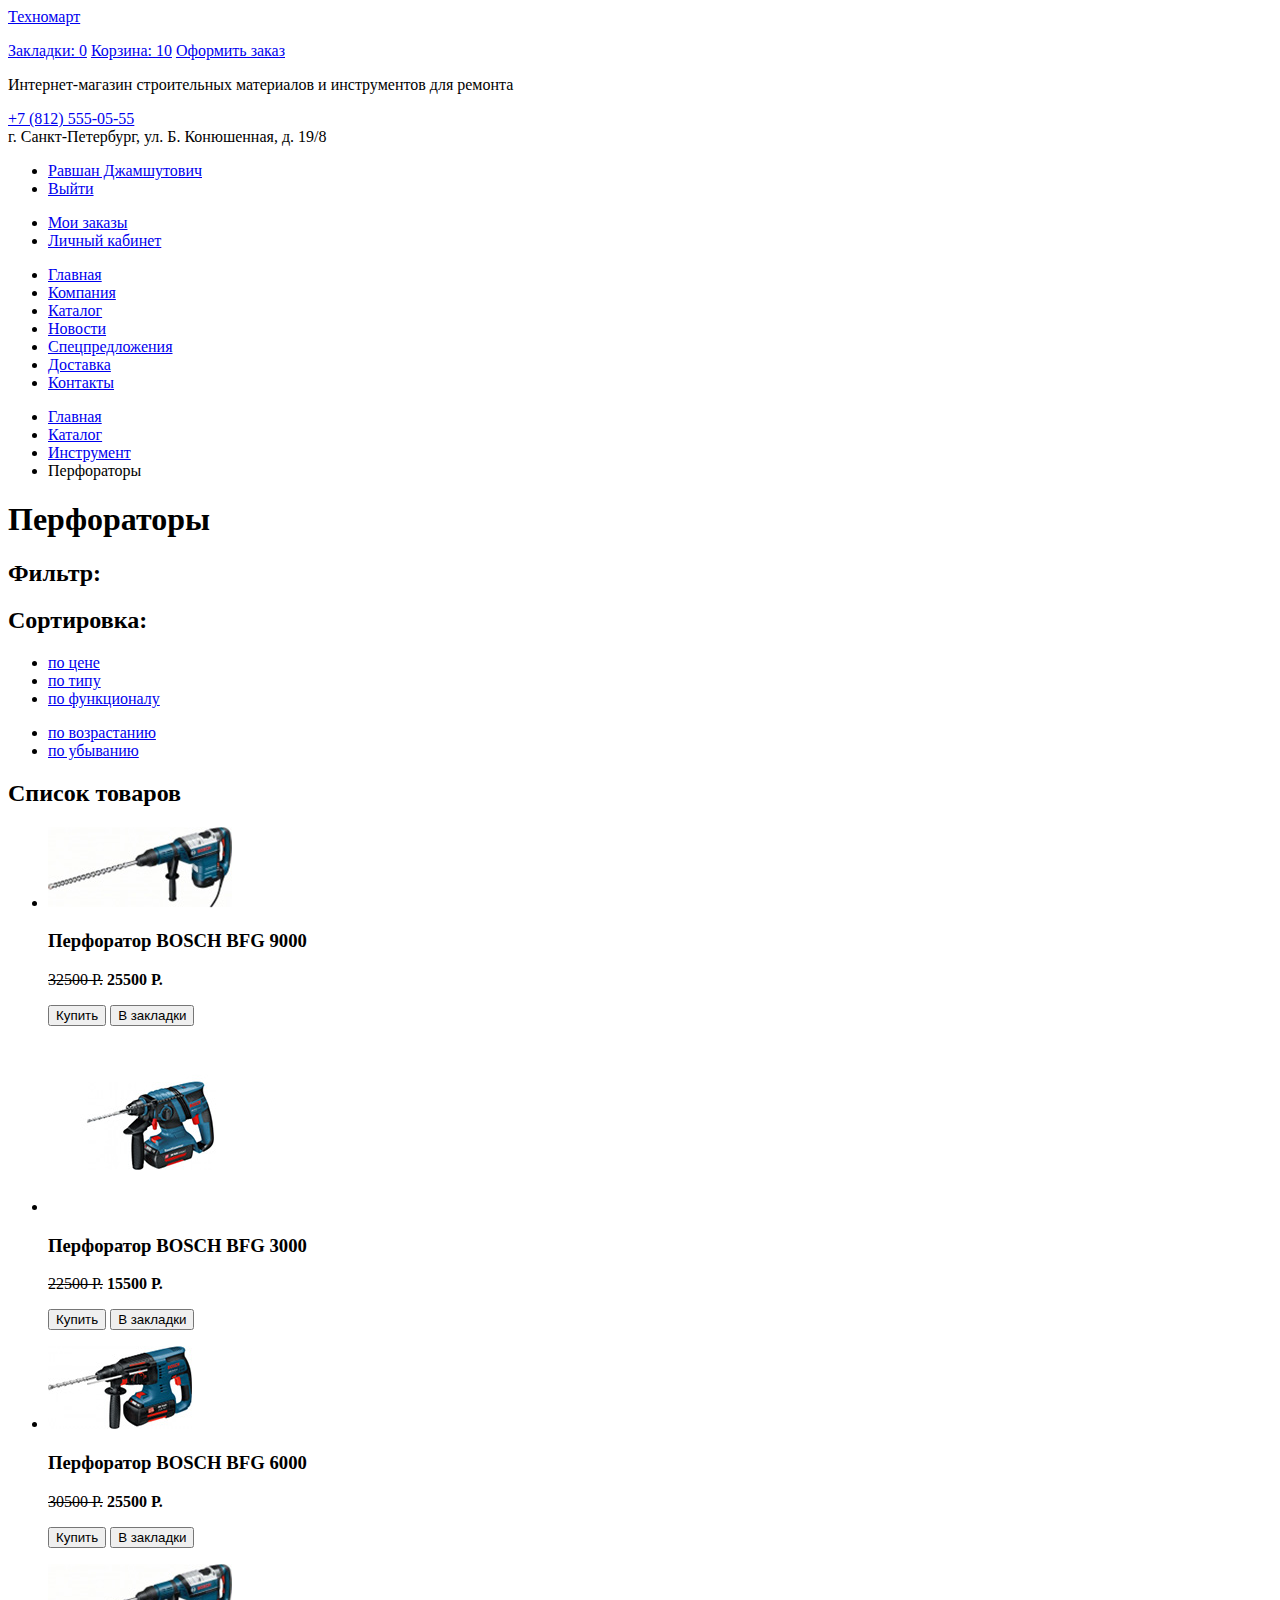
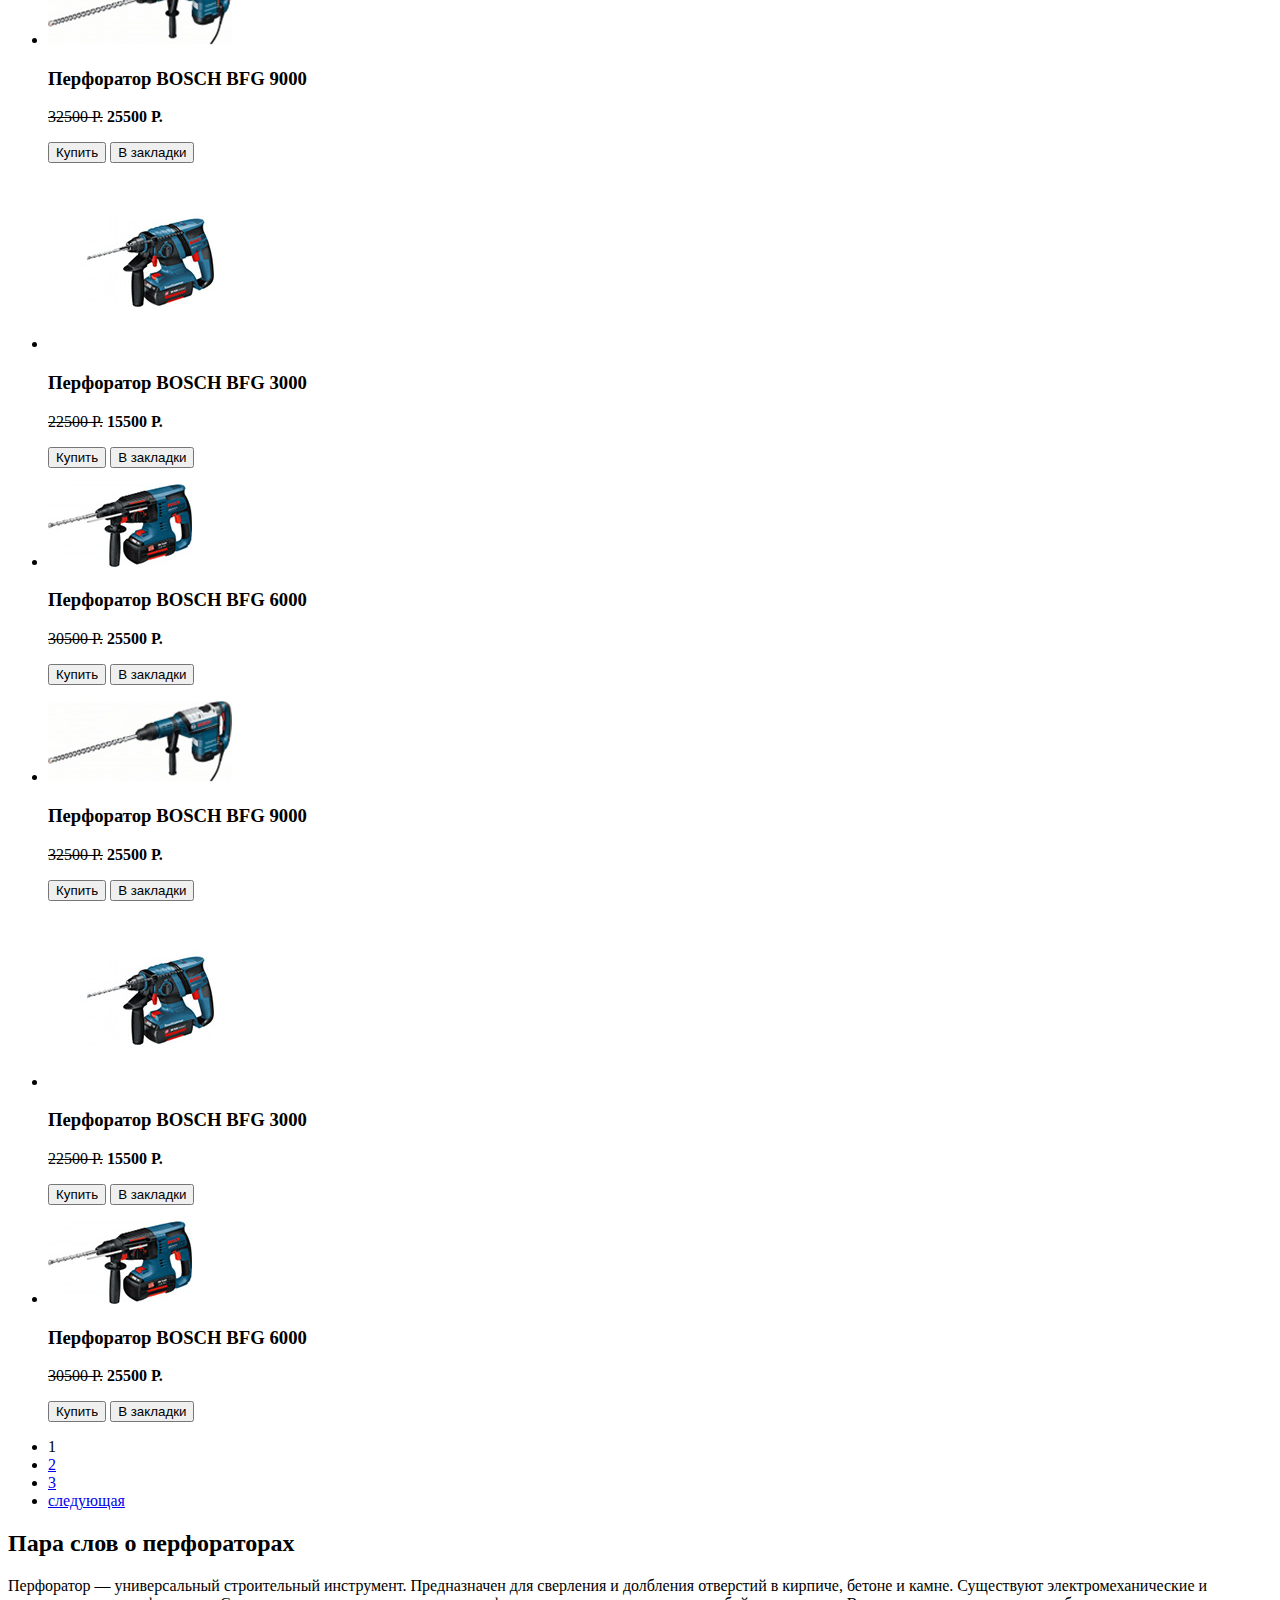
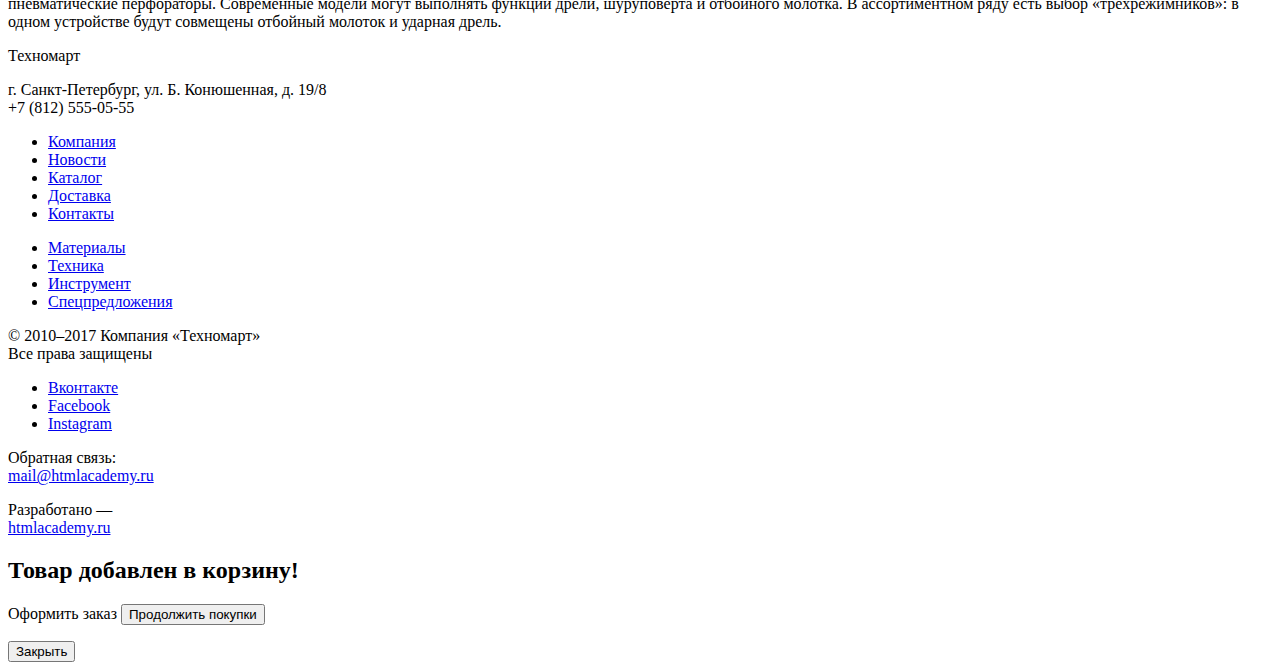
==== catalog.html @ ba7f9e68 "Add content images to markup" ====
<!DOCTYPE html>
<html lang="ru">
  <head>
    <meta charset="utf-8">
    <title>Техномарт</title>
  </head>
  <body>

    <header class="main-header">
      <a class="main-header-logo" href="index.html">Техномарт</a>
      <p class="search-box">
        <!-- Строка поиска -->
      </p>
      <a class="bookmark-link" href="#">Закладки: <span class="bookmark-count">0</span></a>
      <a class="cart-link cart-full" href="#">Корзина: <span class="cart-count">10</span></a>
      <a class="order-link" href="#">Оформить заказ</a>
      <p class="site-description">Интернет-магазин строительных материалов и инструментов для ремонта</p>
      <p class="header-contacts">
        <a class="phone-call" href="tel:+7-812-555-05-55">+7 (812) 555-05-55</a><br>
        г. Санкт-Петербург, ул. Б. Конюшенная, д. 19/8
      </p>
      <div class="user-navigation">
        <ul class="login-menu">
          <li><a href="#">Равшан Джамшутович</a></li>
          <li><a href="#">Выйти</a></li>
        </ul>
        <ul class="account-menu">
          <li><a href="#">Мои заказы</a></li>
          <li><a href="#">Личный кабинет</a></li>
        </ul>
      </div>

      <nav class="main-navigation">
        <ul class="site-navigation">
          <li><a href="index.html">Главная</a></li>
          <li><a href="#">Компания</a></li>
          <li class="current-menu-item"><a href="#">Каталог</a></li>
          <li><a href="#">Новости</a></li>
          <li><a href="#">Спецпредложения</a></li>
          <li><a href="#">Доставка</a></li>
          <li><a href="#">Контакты</a></li>
        </ul>
      </nav>
    </header>

    <main class="container">
      <ul class="breadcrumbs">
        <li><a href="index.html">Главная</a></li>
        <li><a href="catalog.html">Каталог</a></li>
        <li><a href="#">Инструмент</a></li>
        <li class="breadcrumbs-current">Перфораторы</li>
      </ul>

      <h1 class="visually-hidden">Перфораторы</h1>

      <section class="filters">
        <h2>Фильтр:</h2>
        <!-- Форма фильтрации -->
      </section>
      <section class="sort">
        <h2>Сортировка:</h2>
        <ul class="sort-type">
          <li><a href="#">по цене</a></li>
          <li><a href="#">по типу</a></li>
          <li><a href="#">по функционалу</a></li>
        </ul>
        <ul class="sort-direction">
          <li><a href="#">по возрастанию</a></li>
          <li><a href="#">по убыванию</a></li>
        </ul>
      </section>
      <section class="catalog">
        <h2 class="visually-hidden">Список товаров</h2>
        <ul class="catalog-list">
          <li class="catalog-item">
            <p class="product-image">
              <img src="img/product-1.jpg" width="184" height="81" alt="Перфоратор BOSCH BFG 9000">
            </p>
            <h3>Перфоратор BOSCH BFG 9000</h3>
            <p class="product-price">
              <del>32500 Р.</del>
              <b>25500 Р.</b>
            </p>
            <p class="product-actions">
              <button class="product-button product-button-buy" type="button">Купить</button>
              <button class="product-button product-button-bookmark" type="button">В закладки</button>
            </p>
          </li>
          <li class="catalog-item">
            <p class="product-image">
              <img src="img/product-2.jpg" width="218" height="170" alt="Перфоратор BOSCH BFG 3000">
            </p>
            <h3>Перфоратор BOSCH BFG 3000</h3>
            <p class="product-price">
              <del>22500 Р.</del>
              <b>15500 Р.</b>
            </p>
            <p class="product-actions">
              <button class="product-button product-button-buy" type="button">Купить</button>
              <button class="product-button product-button-bookmark" type="button">В закладки</button>
            </p>
          </li>
          <li class="catalog-item label-new">
            <p class="product-image">
              <img src="img/product-3.jpg" width="144" height="83" alt="Перфоратор BOSCH BFG 6000">
            </p>
            <h3>Перфоратор BOSCH BFG 6000</h3>
            <p class="product-price">
              <del>30500 Р.</del>
              <b>25500 Р.</b>
            </p>
            <p class="product-actions">
              <button class="product-button product-button-buy" type="button">Купить</button>
              <button class="product-button product-button-bookmark" type="button">В закладки</button>
            </p>
          </li>
          <li class="catalog-item">
            <p class="product-image">
              <img src="img/product-1.jpg" width="184" height="81" alt="Перфоратор BOSCH BFG 9000">
            </p>
            <h3>Перфоратор BOSCH BFG 9000</h3>
            <p class="product-price">
              <del>32500 Р.</del>
              <b>25500 Р.</b>
            </p>
            <p class="product-actions">
              <button class="product-button product-button-buy" type="button">Купить</button>
              <button class="product-button product-button-bookmark" type="button">В закладки</button>
            </p>
          </li>
          <li class="catalog-item label-new">
            <p class="product-image">
              <img src="img/product-2.jpg" width="218" height="170" alt="Перфоратор BOSCH BFG 3000">
            </p>
            <h3>Перфоратор BOSCH BFG 3000</h3>
            <p class="product-price">
              <del>22500 Р.</del>
              <b>15500 Р.</b>
            </p>
            <p class="product-actions">
              <button class="product-button product-button-buy" type="button">Купить</button>
              <button class="product-button product-button-bookmark" type="button">В закладки</button>
            </p>
          </li>
          <li class="catalog-item">
            <p class="product-image">
              <img src="img/product-3.jpg" width="144" height="83" alt="Перфоратор BOSCH BFG 6000">
            </p>
            <h3>Перфоратор BOSCH BFG 6000</h3>
            <p class="product-price">
              <del>30500 Р.</del>
              <b>25500 Р.</b>
            </p>
            <p class="product-actions">
              <button class="product-button product-button-buy" type="button">Купить</button>
              <button class="product-button product-button-bookmark" type="button">В закладки</button>
            </p>
          </li>
          <li class="catalog-item label-new">
            <p class="product-image">
              <img src="img/product-1.jpg" width="184" height="81" alt="Перфоратор BOSCH BFG 9000">
            </p>
            <h3>Перфоратор BOSCH BFG 9000</h3>
            <p class="product-price">
              <del>32500 Р.</del>
              <b>25500 Р.</b>
            </p>
            <p class="product-actions">
              <button class="product-button product-button-buy" type="button">Купить</button>
              <button class="product-button product-button-bookmark" type="button">В закладки</button>
            </p>
          </li>
          <li class="catalog-item">
            <p class="product-image">
              <img src="img/product-2.jpg" width="218" height="170" alt="Перфоратор BOSCH BFG 3000">
            </p>
            <h3>Перфоратор BOSCH BFG 3000</h3>
            <p class="product-price">
              <del>22500 Р.</del>
              <b>15500 Р.</b>
            </p>
            <p class="product-actions">
              <button class="product-button product-button-buy" type="button">Купить</button>
              <button class="product-button product-button-bookmark" type="button">В закладки</button>
            </p>
          </li>
          <li class="catalog-item">
            <p class="product-image">
              <img src="img/product-3.jpg" width="144" height="83" alt="Перфоратор BOSCH BFG 6000">
            </p>
            <h3>Перфоратор BOSCH BFG 6000</h3>
            <p class="product-price">
              <del>30500 Р.</del>
              <b>25500 Р.</b>
            </p>
            <p class="product-actions">
              <button class="product-button product-button-buy" type="button">Купить</button>
              <button class="product-button product-button-bookmark" type="button">В закладки</button>
            </p>
          </li>
        </ul>
        <ul class="pagination-list">
          <li class="pagination-item pagination-item-current"><a>1</a></li>
          <li class="pagination-item"><a href="#">2</a></li>
          <li class="pagination-item"><a href="#">3</a></li>
          <li class="pagination-item"><a href="#">следующая</a></li>
        </ul>
      </section>
      <section class="catalog-category">
        <h2>Пара слов о перфораторах</h2>
        <p>
          Перфоратор — универсальный строительный инструмент. Предназначен для сверления и долбления отверстий в кирпиче, бетоне и камне.
          Существуют электромеханические и пневматические перфораторы. Современные модели могут выполнять функции дрели, шуруповерта и отбойного молотка. В ассортиментном ряду есть выбор «трехрежимников»: в одном устройстве будут совмещены отбойный молоток и ударная дрель.
        </p>
      </section>

    </main>

    <footer class="main-footer">
      <a class="main-footer-logo">Техномарт</a>
      <p class="footer-contacts">
        г. Санкт-Петербург, ул. Б. Конюшенная, д. 19/8<br>
        +7 (812) 555-05-55
      </p>
      <ul class="footer-site-links">
        <li><a href="#">Компания</a></li>
        <li><a href="#">Новости</a></li>
        <li><a href="catalog.html">Каталог</a></li>
        <li><a href="#">Доставка</a></li>
        <li><a href="#">Контакты</a></li>
      </ul>
      <ul class="footer-promo-links">
        <li><a href="#">Материалы</a></li>
        <li><a href="#">Техника</a></li>
        <li><a href="#">Инструмент</a></li>
        <li><a href="#">Спецпредложения</a></li>
      </ul>
      <p class="footer-copyright">
        © 2010–2017 Компания «Техномарт»<br>
        Все права защищены
      </p>
      <ul class="footer-social">
        <li><a class="social-button" href="#">Вконтакте</a></li>
        <li><a class="social-button" href="#">Facebook</a></li>
        <li><a class="social-button" href="#">Instagram</a></li>
      </ul>
      <p class="footer-feedback">
        Обратная связь:<br>
        <a href="mailto:mail@htmlacademy.ru">mail@htmlacademy.ru</a>
      </p>
      <p class="developed">
        Разработано — <br>
        <a href="#">htmlacademy.ru</a>
      </p>
    </footer>

    <section class="modal modal-cart-add">
      <h2>Товар добавлен в корзину!</h2>
      <p class="modal-cart-buttons">
        <a class="button order-button">Оформить заказ</a>
        <button class="button continue-shop-button" type="button">Продолжить покупки</button>
      </p>
      <button class="modal-close" type="button">Закрыть</button>
    </section>

  </body>
</html>
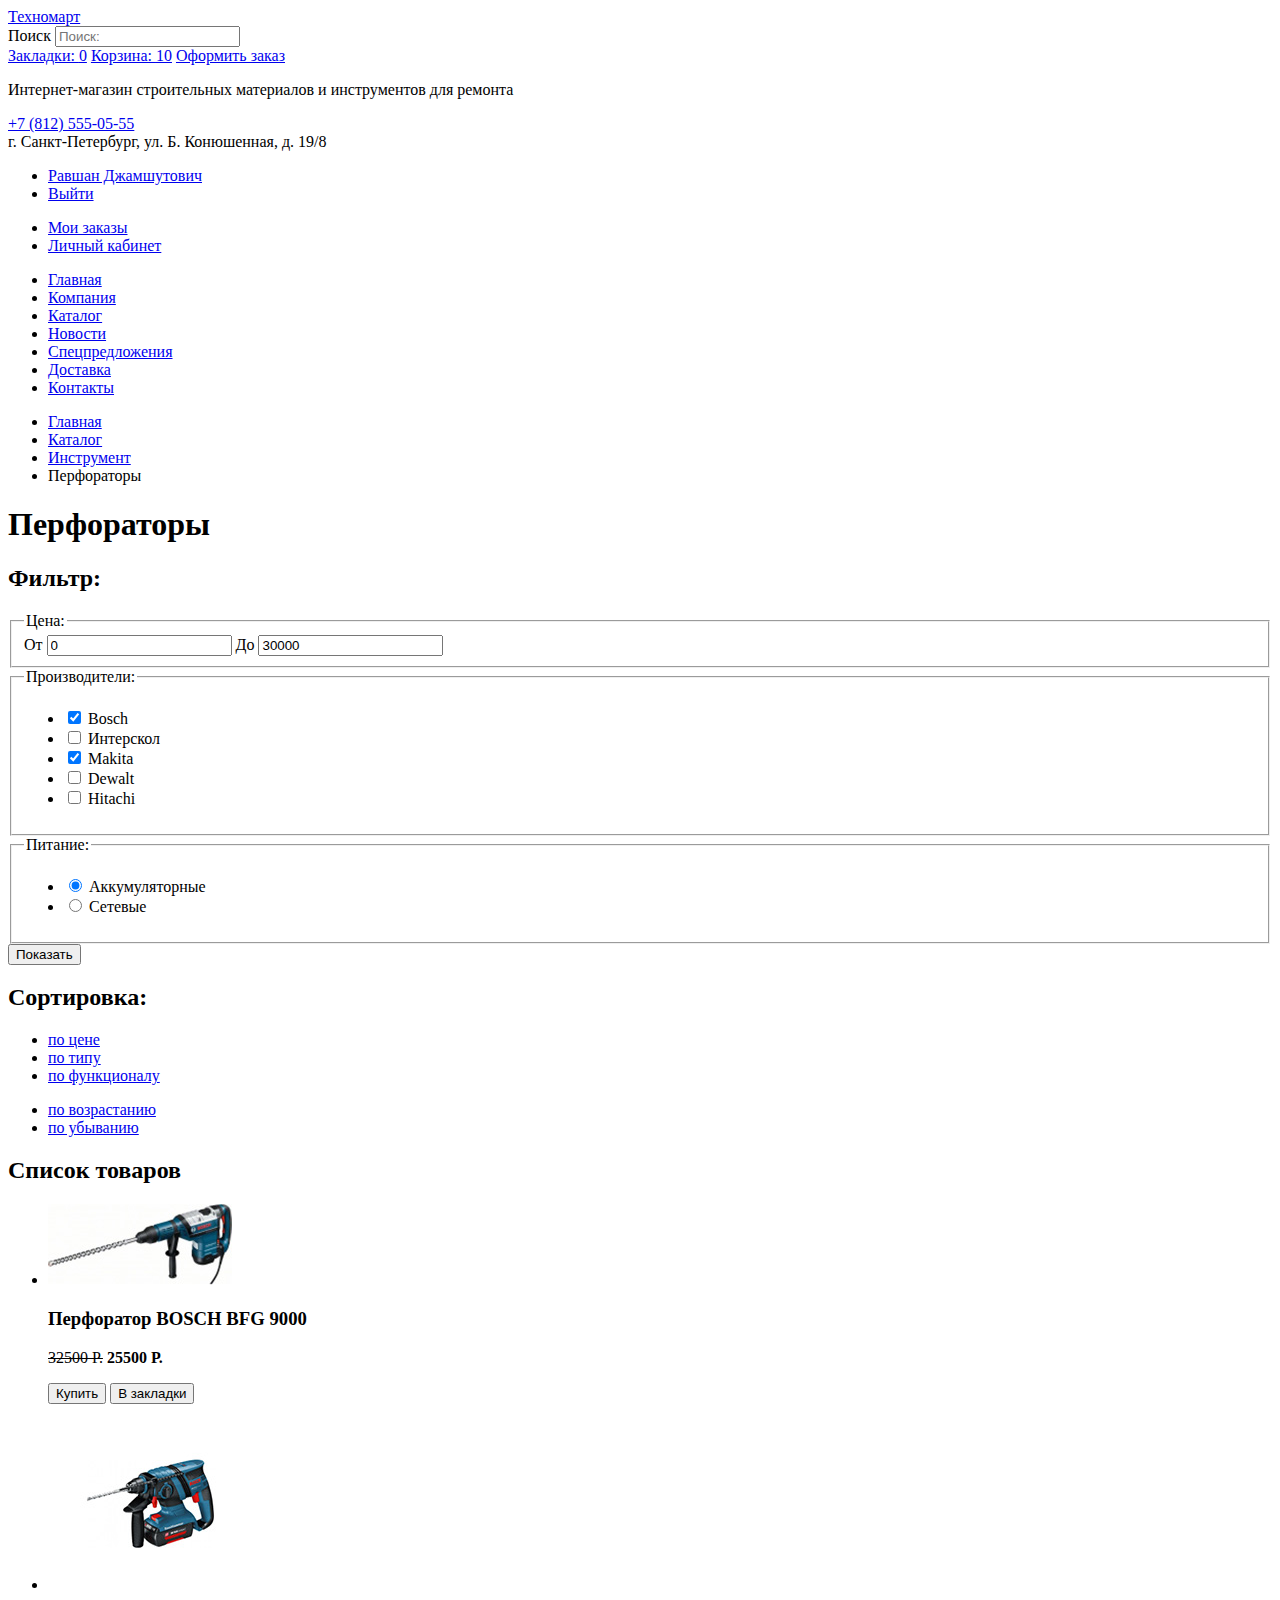
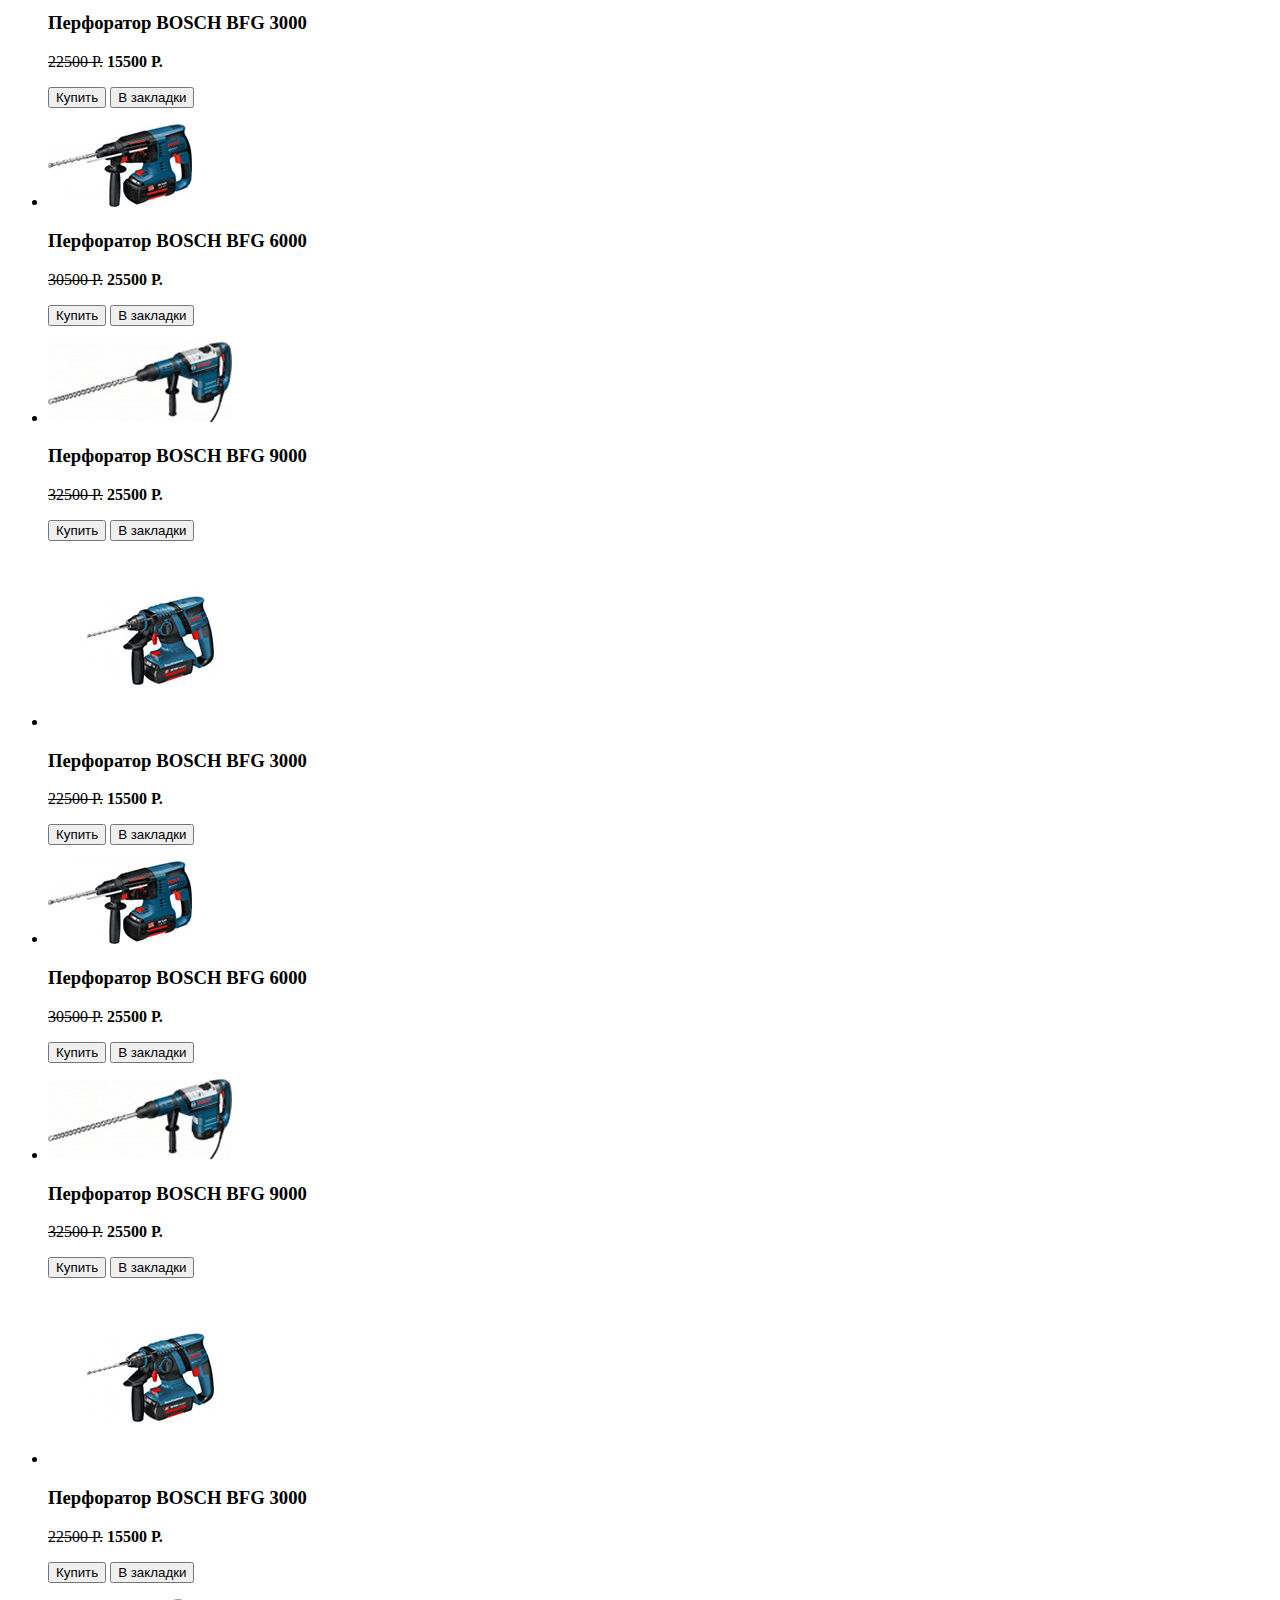
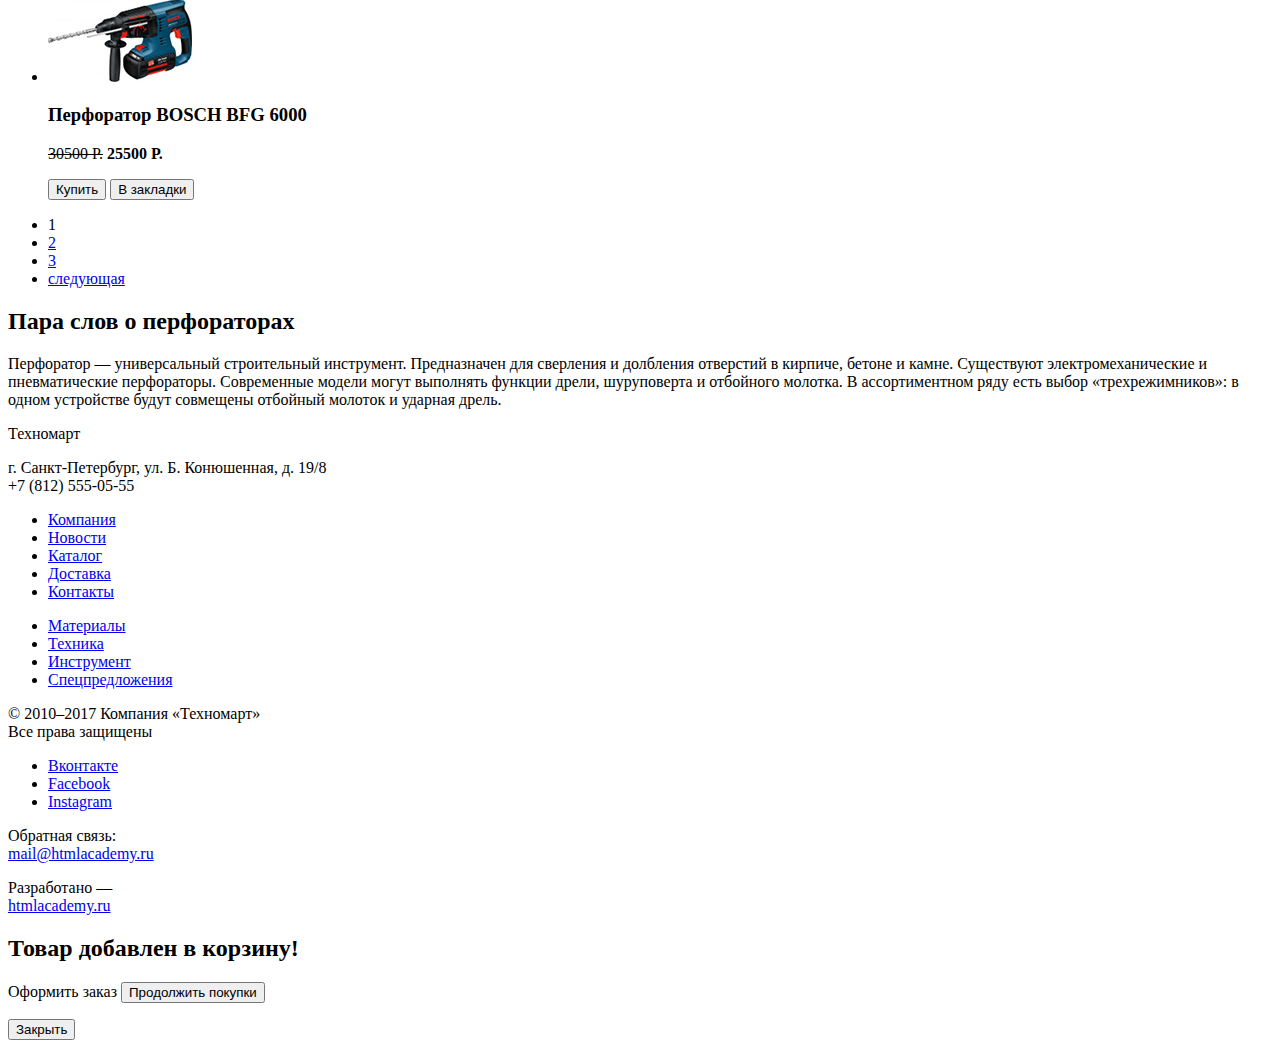
==== commit 75899834: "Add markup for forms" ====
--- a/catalog.html
+++ b/catalog.html
@@ -8,9 +8,12 @@
 
     <header class="main-header">
       <a class="main-header-logo" href="index.html">Техномарт</a>
-      <p class="search-box">
-        <!-- Строка поиска -->
-      </p>
+      <div class="search-box">
+        <form class="search-form" action="https://echo.htmlacademy.ru" method="get">
+          <label class="visually-hidden" for="search-form-q">Поиск</label>
+          <input class="search-input" id="search-form-q" type="search" name="q" placeholder="Поиск:">
+        </form>
+      </div>
       <a class="bookmark-link" href="#">Закладки: <span class="bookmark-count">0</span></a>
       <a class="cart-link cart-full" href="#">Корзина: <span class="cart-count">10</span></a>
       <a class="order-link" href="#">Оформить заказ</a>
@@ -55,7 +58,61 @@
 
       <section class="filters">
         <h2>Фильтр:</h2>
-        <!-- Форма фильтрации -->
+        <form class="filters-form" method="get" action="https://echo.htmlacademy.ru">
+          <fieldset>
+            <legend>Цена:</legend>
+            <div class="filter-range-slider">
+              <span class="filter-range-slider-handle-min"></span>
+              <span class="filter-range-slider-handle-max"></span>
+              <div class="filter-range-slider-bar">
+                <div class="filter-range-slider-fill"></div>
+              </div>
+            </div>
+            <label class="visually-hidden" for="filters-form-price-min">От</label>
+            <input class="filter-input filter-input-range" id="filters-form-price-min" name="price-min" type="text" value="0">
+            <label class="visually-hidden" for="filters-form-price-max">До</label>
+            <input class="filter-input filter-input-range" id="filters-form-price-max" name="price-max" type="text" value="30000">
+          </fieldset>
+          <fieldset>
+            <legend>Производители:</legend>
+            <ul>
+              <li class="filter-option">
+                <input class="filter-input filter-input-checkbox" id="filters-form-brand-bosch" name="brand" type="checkbox" value="bosch" checked>
+                <label for="filters-form-brand-bosch">Bosch</label>
+              </li>
+              <li class="filter-option">
+                <input class="filter-input filter-input-checkbox" id="filters-form-brand-interskol" name="brand" type="checkbox" value="interskol">
+                <label for="filters-form-brand-interskol">Интерскол</label>
+              </li>
+              <li class="filter-option">
+                <input class="filter-input filter-input-checkbox" id="filters-form-brand-makita" name="brand" type="checkbox" value="makita" checked>
+                <label for="filters-form-brand-makita">Makita</label>
+              </li>
+              <li class="filter-option">
+                <input class="filter-input filter-input-checkbox" id="filters-form-brand-dewalt" name="brand" type="checkbox" value="dewalt">
+                <label for="filters-form-brand-dewalt">Dewalt</label>
+              </li>
+              <li class="filter-option">
+                <input class="filter-input filter-input-checkbox" id="filters-form-brand-hitachi" name="brand" type="checkbox" value="hitachi">
+                <label for="filters-form-brand-hitachi">Hitachi</label>
+              </li>
+            </ul>
+          </fieldset>
+          <fieldset>
+            <legend>Питание:</legend>
+            <ul>
+              <li class="filter-option">
+                <input class="filter-input filter-input-radio" id="filters-form-power-supply-battery" name="power-supply" type="radio" value="battery" checked>
+                <label for="filters-form-power-supply-battery">Аккумуляторные</label>
+              </li>
+              <li class="filter-option">
+                <input class="filter-input filter-input-radio" id="filters-form-power-supply-circuit" name="power-supply" type="radio" value="circuit">
+                <label for="filters-form-power-supply-circuit">Сетевые</label>
+              </li>
+            </ul>
+          </fieldset>
+          <button class="filter-button button" type="submit">Показать</button>
+        </form>
       </section>
       <section class="sort">
         <h2>Сортировка:</h2>
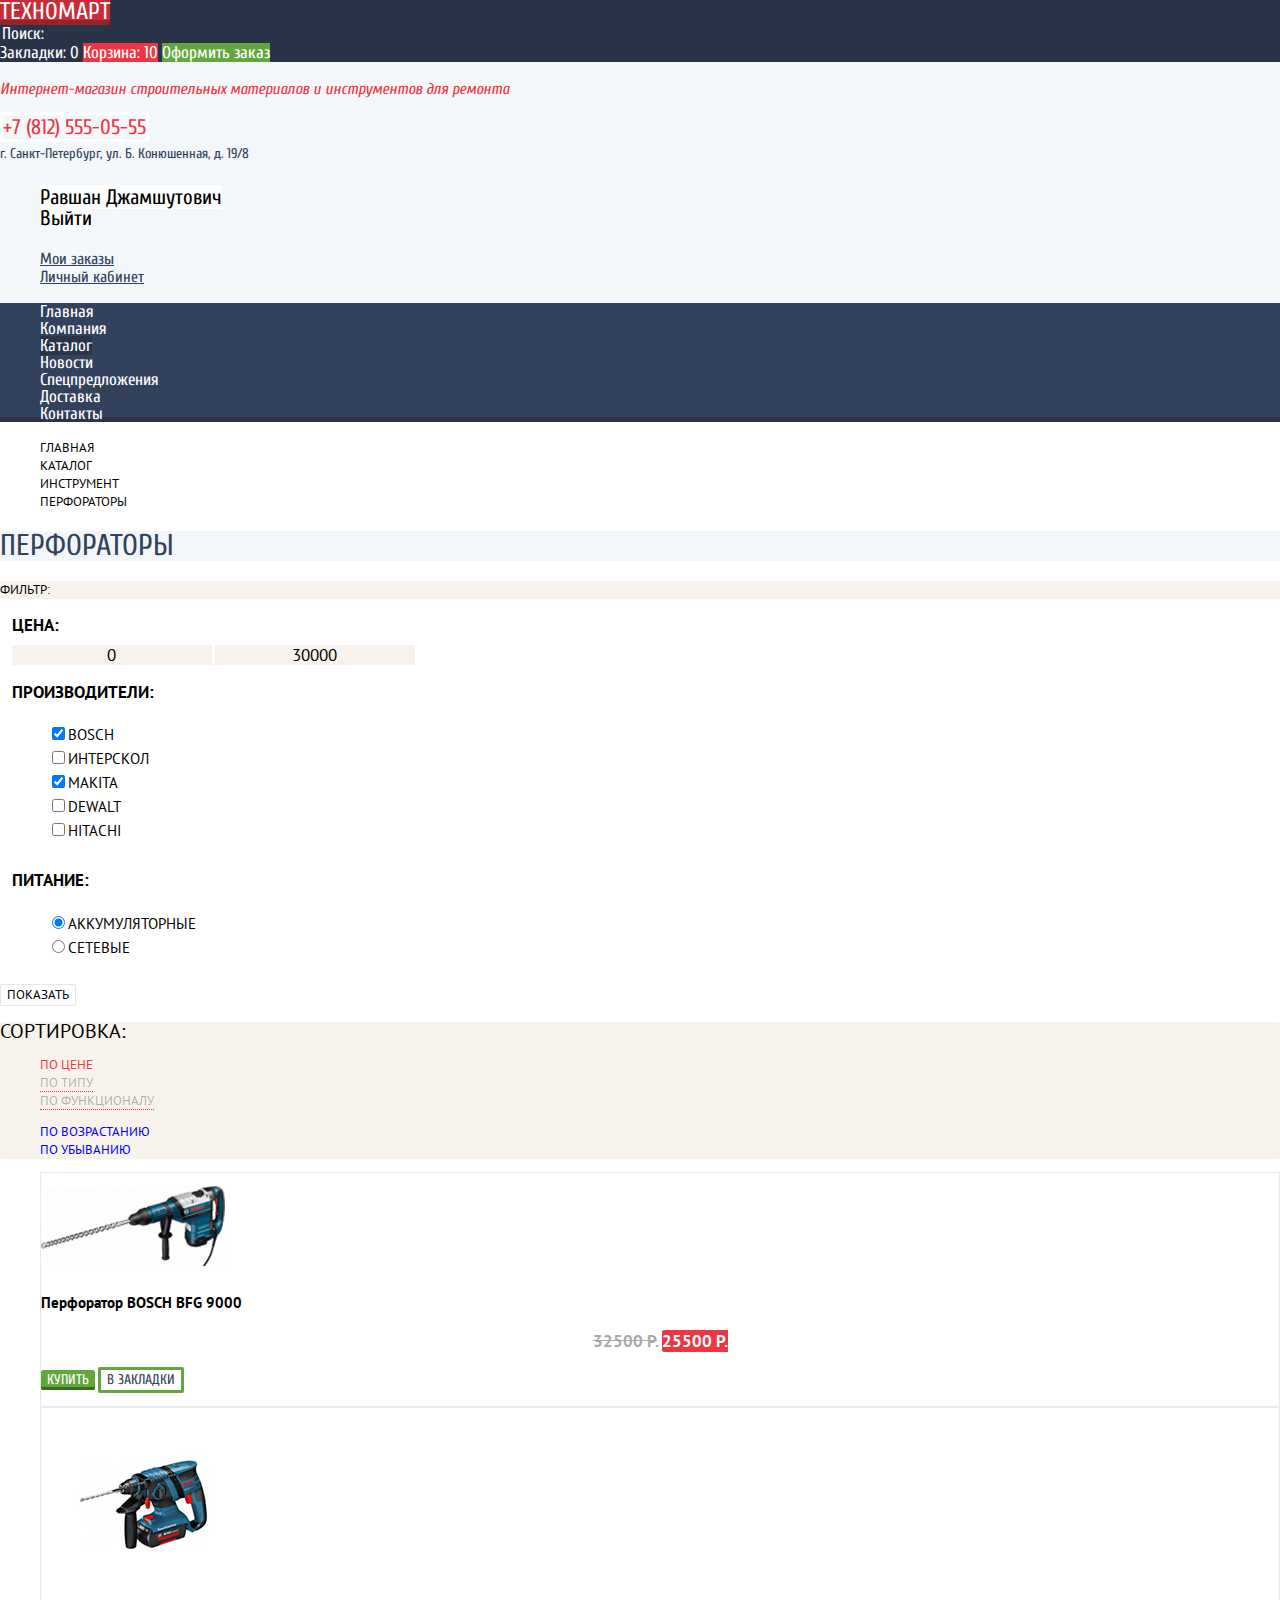
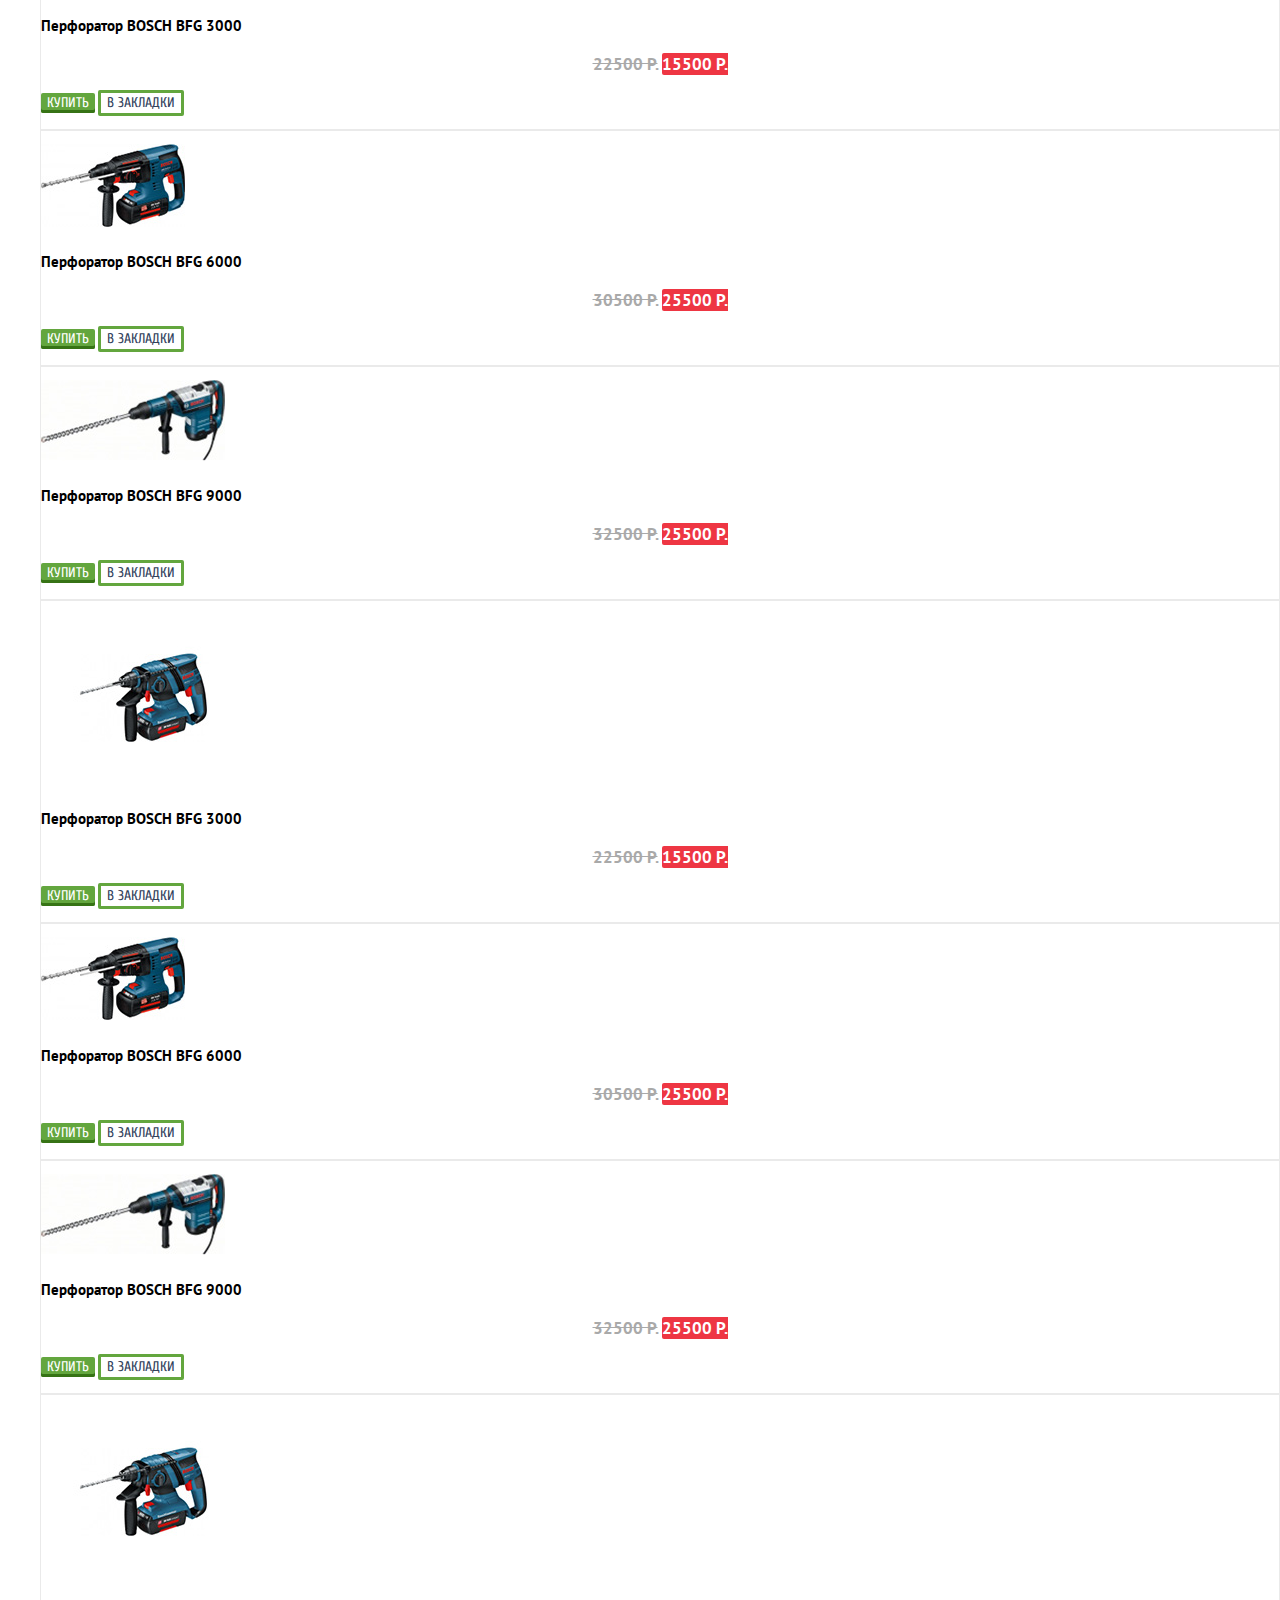
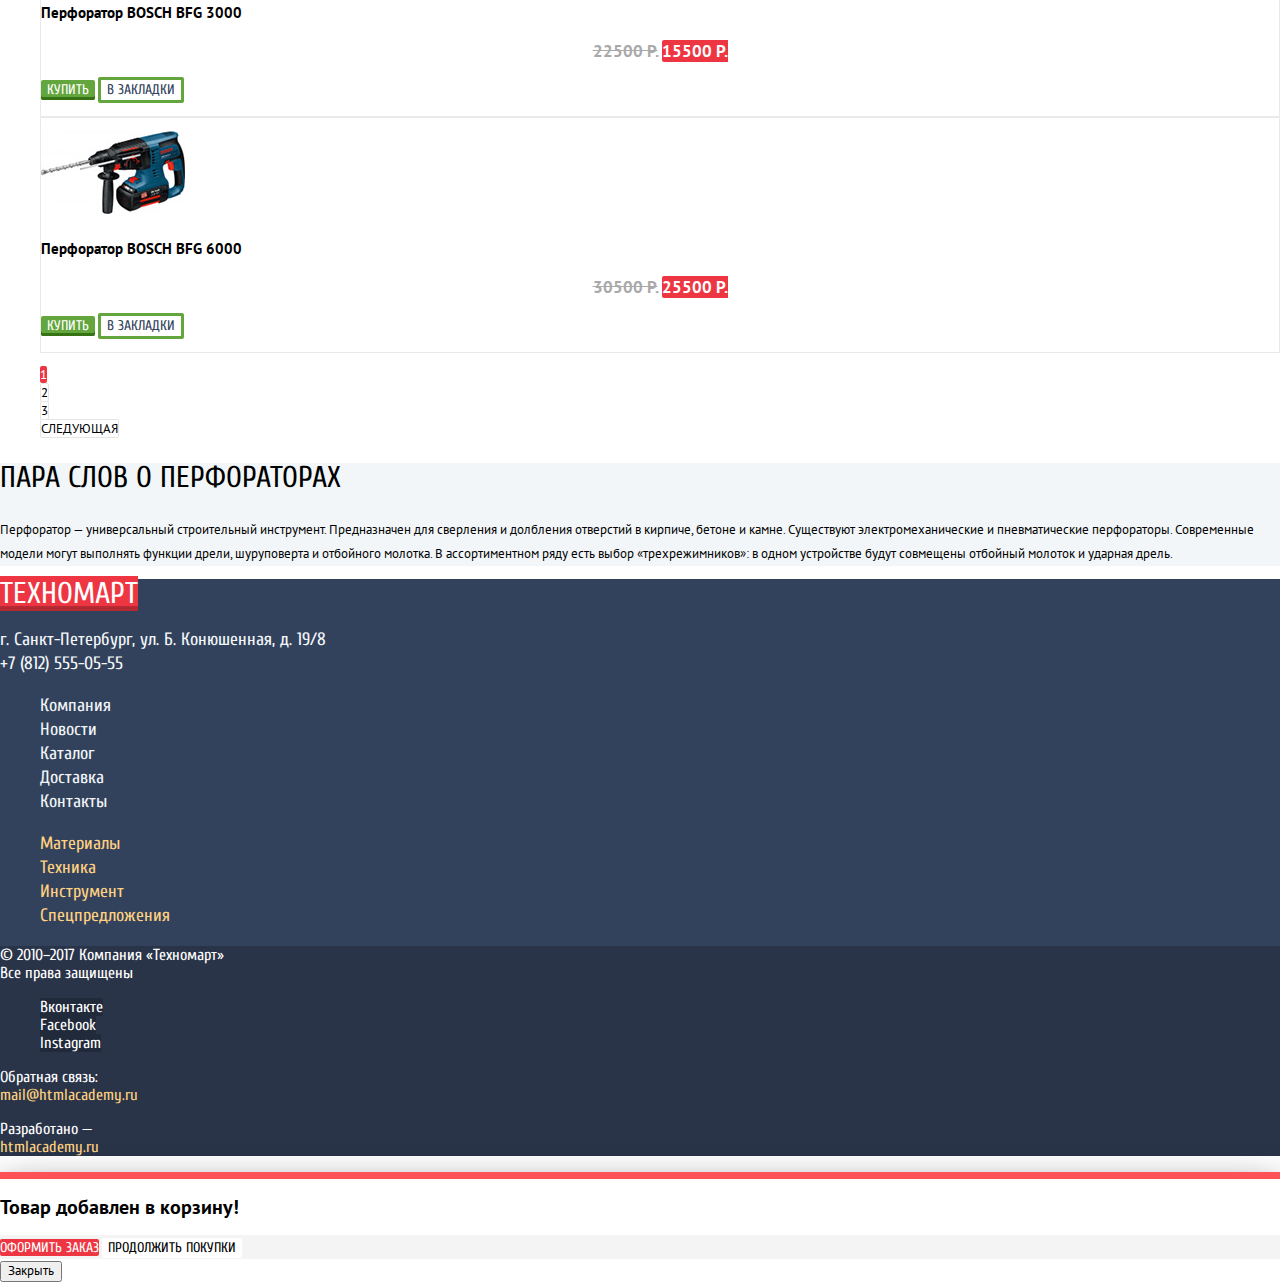
==== commit 1205776d: "Add base styles for catalog.html" ====
--- a/catalog.html
+++ b/catalog.html
@@ -1,324 +1,338 @@
 <!DOCTYPE html>
 <html lang="ru">
-  <head>
-    <meta charset="utf-8">
-    <title>Техномарт</title>
-  </head>
-  <body>
-
-    <header class="main-header">
-      <a class="main-header-logo" href="index.html">Техномарт</a>
-      <div class="search-box">
-        <form class="search-form" action="https://echo.htmlacademy.ru" method="get">
-          <label class="visually-hidden" for="search-form-q">Поиск</label>
-          <input class="search-input" id="search-form-q" type="search" name="q" placeholder="Поиск:">
-        </form>
-      </div>
-      <a class="bookmark-link" href="#">Закладки: <span class="bookmark-count">0</span></a>
-      <a class="cart-link cart-full" href="#">Корзина: <span class="cart-count">10</span></a>
-      <a class="order-link" href="#">Оформить заказ</a>
-      <p class="site-description">Интернет-магазин строительных материалов и инструментов для ремонта</p>
-      <p class="header-contacts">
-        <a class="phone-call" href="tel:+7-812-555-05-55">+7 (812) 555-05-55</a><br>
-        г. Санкт-Петербург, ул. Б. Конюшенная, д. 19/8
-      </p>
-      <div class="user-navigation">
-        <ul class="login-menu">
-          <li><a href="#">Равшан Джамшутович</a></li>
-          <li><a href="#">Выйти</a></li>
+<head>
+  <meta charset="utf-8">
+  <meta http-equiv="X-UA-Compatible" content="IE=edge">
+  <title>Каталог — Техномарт</title>
+  <link href="https://fonts.googleapis.com/css?family=PT+Sans:400,400i,700&amp;subset=cyrillic" rel="stylesheet">
+  <link href="https://fonts.googleapis.com/css?family=Cuprum:400,400i,700&amp;subset=cyrillic" rel="stylesheet">
+  <link href="css/normalize.css" rel="stylesheet">
+  <link href="style.css" rel="stylesheet">
+</head>
+<body>
+
+<header class="main-header">
+  <div class="main-header-top">
+    <a class="main-header-logo" href="index.html">Техномарт</a>
+    <div class="search-box">
+      <form class="search-form" action="https://echo.htmlacademy.ru" method="get">
+        <label class="visually-hidden" for="search-form-q">Поиск</label>
+        <input class="search-input" id="search-form-q" type="search" name="q" placeholder="Поиск:">
+      </form>
+    </div>
+    <a class="bookmark-link link" href="#">Закладки: <span class="bookmark-count">0</span></a>
+    <a class="cart-link link link-full" href="#">Корзина: <span class="cart-count">10</span></a>
+    <a class="link order-link" href="#">Оформить заказ</a>
+  </div>
+
+  <p class="site-description">Интернет-магазин строительных материалов и инструментов для ремонта</p>
+  <p class="header-contacts">
+    <a class="phone-call" href="tel:+7-812-555-05-55">+7 (812) 555-05-55</a><br>
+    г. Санкт-Петербург, ул. Б. Конюшенная, д. 19/8
+  </p>
+
+  <div class="user-navigation">
+    <ul class="login-menu">
+      <li><a class="profile-link" href="#">Равшан Джамшутович</a></li>
+      <li><a href="#">Выйти</a></li>
+    </ul>
+    <ul class="account-menu">
+      <li><a href="#">Мои заказы</a></li>
+      <li><a href="#">Личный кабинет</a></li>
+    </ul>
+  </div>
+
+  <nav class="main-navigation">
+    <ul class="site-navigation">
+      <li><a href="index.html">Главная</a></li>
+      <li><a href="#">Компания</a></li>
+      <li><a class="current-menu-item" href="catalog.html">Каталог</a></li>
+      <li><a href="#">Новости</a></li>
+      <li><a href="#">Спецпредложения</a></li>
+      <li><a href="#">Доставка</a></li>
+      <li><a href="#">Контакты</a></li>
+    </ul>
+  </nav>
+</header>
+
+<main class="container">
+  <ul class="breadcrumbs">
+    <li><a href="index.html">Главная</a></li>
+    <li><a href="catalog.html">Каталог</a></li>
+    <li><a href="#">Инструмент</a></li>
+    <li class="breadcrumbs-current">Перфораторы</li>
+  </ul>
+
+  <h1 class="page-title">Перфораторы</h1>
+
+  <section class="filters">
+    <h2>Фильтр:</h2>
+    <form class="filters-form" method="get" action="https://echo.htmlacademy.ru">
+      <fieldset>
+        <legend>Цена:</legend>
+        <div class="filter-range-slider">
+          <span class="filter-range-slider-handle-min"></span>
+          <span class="filter-range-slider-handle-max"></span>
+          <div class="filter-range-slider-bar">
+            <div class="filter-range-slider-fill"></div>
+          </div>
+        </div>
+        <label class="visually-hidden" for="filters-form-price-min">От</label>
+        <input class="filter-input-range" id="filters-form-price-min" name="price-min" type="text" value="0">
+        <label class="visually-hidden" for="filters-form-price-max">До</label>
+        <input class="filter-input-range" id="filters-form-price-max" name="price-max" type="text" value="30000">
+      </fieldset>
+      <fieldset>
+        <legend>Производители:</legend>
+        <ul>
+          <li class="filter-option">
+            <input class="filter-input filter-input-checkbox" id="filters-form-brand-bosch" name="brand" type="checkbox" value="bosch" checked>
+            <label for="filters-form-brand-bosch">Bosch</label>
+          </li>
+          <li class="filter-option">
+            <input class="filter-input filter-input-checkbox" id="filters-form-brand-interskol" name="brand" type="checkbox" value="interskol">
+            <label for="filters-form-brand-interskol">Интерскол</label>
+          </li>
+          <li class="filter-option">
+            <input class="filter-input filter-input-checkbox" id="filters-form-brand-makita" name="brand" type="checkbox" value="makita" checked>
+            <label for="filters-form-brand-makita">Makita</label>
+          </li>
+          <li class="filter-option">
+            <input class="filter-input filter-input-checkbox" id="filters-form-brand-dewalt" name="brand" type="checkbox" value="dewalt">
+            <label for="filters-form-brand-dewalt">Dewalt</label>
+          </li>
+          <li class="filter-option">
+            <input class="filter-input filter-input-checkbox" id="filters-form-brand-hitachi" name="brand" type="checkbox" value="hitachi">
+            <label for="filters-form-brand-hitachi">Hitachi</label>
+          </li>
         </ul>
-        <ul class="account-menu">
-          <li><a href="#">Мои заказы</a></li>
-          <li><a href="#">Личный кабинет</a></li>
+      </fieldset>
+      <fieldset>
+        <legend>Питание:</legend>
+        <ul>
+          <li class="filter-option">
+            <input class="filter-input filter-input-radio" id="filters-form-power-supply-battery" name="power-supply" type="radio" value="battery" checked>
+            <label for="filters-form-power-supply-battery">Аккумуляторные</label>
+          </li>
+          <li class="filter-option">
+            <input class="filter-input filter-input-radio" id="filters-form-power-supply-circuit" name="power-supply" type="radio" value="circuit">
+            <label for="filters-form-power-supply-circuit">Сетевые</label>
+          </li>
         </ul>
-      </div>
-
-      <nav class="main-navigation">
-        <ul class="site-navigation">
-          <li><a href="index.html">Главная</a></li>
-          <li><a href="#">Компания</a></li>
-          <li class="current-menu-item"><a href="#">Каталог</a></li>
-          <li><a href="#">Новости</a></li>
-          <li><a href="#">Спецпредложения</a></li>
-          <li><a href="#">Доставка</a></li>
-          <li><a href="#">Контакты</a></li>
-        </ul>
-      </nav>
-    </header>
-
-    <main class="container">
-      <ul class="breadcrumbs">
-        <li><a href="index.html">Главная</a></li>
-        <li><a href="catalog.html">Каталог</a></li>
-        <li><a href="#">Инструмент</a></li>
-        <li class="breadcrumbs-current">Перфораторы</li>
-      </ul>
-
-      <h1 class="visually-hidden">Перфораторы</h1>
-
-      <section class="filters">
-        <h2>Фильтр:</h2>
-        <form class="filters-form" method="get" action="https://echo.htmlacademy.ru">
-          <fieldset>
-            <legend>Цена:</legend>
-            <div class="filter-range-slider">
-              <span class="filter-range-slider-handle-min"></span>
-              <span class="filter-range-slider-handle-max"></span>
-              <div class="filter-range-slider-bar">
-                <div class="filter-range-slider-fill"></div>
-              </div>
-            </div>
-            <label class="visually-hidden" for="filters-form-price-min">От</label>
-            <input class="filter-input filter-input-range" id="filters-form-price-min" name="price-min" type="text" value="0">
-            <label class="visually-hidden" for="filters-form-price-max">До</label>
-            <input class="filter-input filter-input-range" id="filters-form-price-max" name="price-max" type="text" value="30000">
-          </fieldset>
-          <fieldset>
-            <legend>Производители:</legend>
-            <ul>
-              <li class="filter-option">
-                <input class="filter-input filter-input-checkbox" id="filters-form-brand-bosch" name="brand" type="checkbox" value="bosch" checked>
-                <label for="filters-form-brand-bosch">Bosch</label>
-              </li>
-              <li class="filter-option">
-                <input class="filter-input filter-input-checkbox" id="filters-form-brand-interskol" name="brand" type="checkbox" value="interskol">
-                <label for="filters-form-brand-interskol">Интерскол</label>
-              </li>
-              <li class="filter-option">
-                <input class="filter-input filter-input-checkbox" id="filters-form-brand-makita" name="brand" type="checkbox" value="makita" checked>
-                <label for="filters-form-brand-makita">Makita</label>
-              </li>
-              <li class="filter-option">
-                <input class="filter-input filter-input-checkbox" id="filters-form-brand-dewalt" name="brand" type="checkbox" value="dewalt">
-                <label for="filters-form-brand-dewalt">Dewalt</label>
-              </li>
-              <li class="filter-option">
-                <input class="filter-input filter-input-checkbox" id="filters-form-brand-hitachi" name="brand" type="checkbox" value="hitachi">
-                <label for="filters-form-brand-hitachi">Hitachi</label>
-              </li>
-            </ul>
-          </fieldset>
-          <fieldset>
-            <legend>Питание:</legend>
-            <ul>
-              <li class="filter-option">
-                <input class="filter-input filter-input-radio" id="filters-form-power-supply-battery" name="power-supply" type="radio" value="battery" checked>
-                <label for="filters-form-power-supply-battery">Аккумуляторные</label>
-              </li>
-              <li class="filter-option">
-                <input class="filter-input filter-input-radio" id="filters-form-power-supply-circuit" name="power-supply" type="radio" value="circuit">
-                <label for="filters-form-power-supply-circuit">Сетевые</label>
-              </li>
-            </ul>
-          </fieldset>
-          <button class="filter-button button" type="submit">Показать</button>
-        </form>
-      </section>
-      <section class="sort">
-        <h2>Сортировка:</h2>
-        <ul class="sort-type">
-          <li><a href="#">по цене</a></li>
-          <li><a href="#">по типу</a></li>
-          <li><a href="#">по функционалу</a></li>
-        </ul>
-        <ul class="sort-direction">
-          <li><a href="#">по возрастанию</a></li>
-          <li><a href="#">по убыванию</a></li>
-        </ul>
-      </section>
-      <section class="catalog">
-        <h2 class="visually-hidden">Список товаров</h2>
-        <ul class="catalog-list">
-          <li class="catalog-item">
-            <p class="product-image">
-              <img src="img/product-1.jpg" width="184" height="81" alt="Перфоратор BOSCH BFG 9000">
-            </p>
-            <h3>Перфоратор BOSCH BFG 9000</h3>
-            <p class="product-price">
-              <del>32500 Р.</del>
-              <b>25500 Р.</b>
-            </p>
-            <p class="product-actions">
-              <button class="product-button product-button-buy" type="button">Купить</button>
-              <button class="product-button product-button-bookmark" type="button">В закладки</button>
-            </p>
-          </li>
-          <li class="catalog-item">
-            <p class="product-image">
-              <img src="img/product-2.jpg" width="218" height="170" alt="Перфоратор BOSCH BFG 3000">
-            </p>
-            <h3>Перфоратор BOSCH BFG 3000</h3>
-            <p class="product-price">
-              <del>22500 Р.</del>
-              <b>15500 Р.</b>
-            </p>
-            <p class="product-actions">
-              <button class="product-button product-button-buy" type="button">Купить</button>
-              <button class="product-button product-button-bookmark" type="button">В закладки</button>
-            </p>
-          </li>
-          <li class="catalog-item label-new">
-            <p class="product-image">
-              <img src="img/product-3.jpg" width="144" height="83" alt="Перфоратор BOSCH BFG 6000">
-            </p>
-            <h3>Перфоратор BOSCH BFG 6000</h3>
-            <p class="product-price">
-              <del>30500 Р.</del>
-              <b>25500 Р.</b>
-            </p>
-            <p class="product-actions">
-              <button class="product-button product-button-buy" type="button">Купить</button>
-              <button class="product-button product-button-bookmark" type="button">В закладки</button>
-            </p>
-          </li>
-          <li class="catalog-item">
-            <p class="product-image">
-              <img src="img/product-1.jpg" width="184" height="81" alt="Перфоратор BOSCH BFG 9000">
-            </p>
-            <h3>Перфоратор BOSCH BFG 9000</h3>
-            <p class="product-price">
-              <del>32500 Р.</del>
-              <b>25500 Р.</b>
-            </p>
-            <p class="product-actions">
-              <button class="product-button product-button-buy" type="button">Купить</button>
-              <button class="product-button product-button-bookmark" type="button">В закладки</button>
-            </p>
-          </li>
-          <li class="catalog-item label-new">
-            <p class="product-image">
-              <img src="img/product-2.jpg" width="218" height="170" alt="Перфоратор BOSCH BFG 3000">
-            </p>
-            <h3>Перфоратор BOSCH BFG 3000</h3>
-            <p class="product-price">
-              <del>22500 Р.</del>
-              <b>15500 Р.</b>
-            </p>
-            <p class="product-actions">
-              <button class="product-button product-button-buy" type="button">Купить</button>
-              <button class="product-button product-button-bookmark" type="button">В закладки</button>
-            </p>
-          </li>
-          <li class="catalog-item">
-            <p class="product-image">
-              <img src="img/product-3.jpg" width="144" height="83" alt="Перфоратор BOSCH BFG 6000">
-            </p>
-            <h3>Перфоратор BOSCH BFG 6000</h3>
-            <p class="product-price">
-              <del>30500 Р.</del>
-              <b>25500 Р.</b>
-            </p>
-            <p class="product-actions">
-              <button class="product-button product-button-buy" type="button">Купить</button>
-              <button class="product-button product-button-bookmark" type="button">В закладки</button>
-            </p>
-          </li>
-          <li class="catalog-item label-new">
-            <p class="product-image">
-              <img src="img/product-1.jpg" width="184" height="81" alt="Перфоратор BOSCH BFG 9000">
-            </p>
-            <h3>Перфоратор BOSCH BFG 9000</h3>
-            <p class="product-price">
-              <del>32500 Р.</del>
-              <b>25500 Р.</b>
-            </p>
-            <p class="product-actions">
-              <button class="product-button product-button-buy" type="button">Купить</button>
-              <button class="product-button product-button-bookmark" type="button">В закладки</button>
-            </p>
-          </li>
-          <li class="catalog-item">
-            <p class="product-image">
-              <img src="img/product-2.jpg" width="218" height="170" alt="Перфоратор BOSCH BFG 3000">
-            </p>
-            <h3>Перфоратор BOSCH BFG 3000</h3>
-            <p class="product-price">
-              <del>22500 Р.</del>
-              <b>15500 Р.</b>
-            </p>
-            <p class="product-actions">
-              <button class="product-button product-button-buy" type="button">Купить</button>
-              <button class="product-button product-button-bookmark" type="button">В закладки</button>
-            </p>
-          </li>
-          <li class="catalog-item">
-            <p class="product-image">
-              <img src="img/product-3.jpg" width="144" height="83" alt="Перфоратор BOSCH BFG 6000">
-            </p>
-            <h3>Перфоратор BOSCH BFG 6000</h3>
-            <p class="product-price">
-              <del>30500 Р.</del>
-              <b>25500 Р.</b>
-            </p>
-            <p class="product-actions">
-              <button class="product-button product-button-buy" type="button">Купить</button>
-              <button class="product-button product-button-bookmark" type="button">В закладки</button>
-            </p>
-          </li>
-        </ul>
-        <ul class="pagination-list">
-          <li class="pagination-item pagination-item-current"><a>1</a></li>
-          <li class="pagination-item"><a href="#">2</a></li>
-          <li class="pagination-item"><a href="#">3</a></li>
-          <li class="pagination-item"><a href="#">следующая</a></li>
-        </ul>
-      </section>
-      <section class="catalog-category">
-        <h2>Пара слов о перфораторах</h2>
-        <p>
-          Перфоратор — универсальный строительный инструмент. Предназначен для сверления и долбления отверстий в кирпиче, бетоне и камне.
-          Существуют электромеханические и пневматические перфораторы. Современные модели могут выполнять функции дрели, шуруповерта и отбойного молотка. В ассортиментном ряду есть выбор «трехрежимников»: в одном устройстве будут совмещены отбойный молоток и ударная дрель.
-        </p>
-      </section>
-
-    </main>
-
-    <footer class="main-footer">
-      <a class="main-footer-logo">Техномарт</a>
-      <p class="footer-contacts">
-        г. Санкт-Петербург, ул. Б. Конюшенная, д. 19/8<br>
-        +7 (812) 555-05-55
-      </p>
-      <ul class="footer-site-links">
-        <li><a href="#">Компания</a></li>
-        <li><a href="#">Новости</a></li>
-        <li><a href="catalog.html">Каталог</a></li>
-        <li><a href="#">Доставка</a></li>
-        <li><a href="#">Контакты</a></li>
-      </ul>
-      <ul class="footer-promo-links">
-        <li><a href="#">Материалы</a></li>
-        <li><a href="#">Техника</a></li>
-        <li><a href="#">Инструмент</a></li>
-        <li><a href="#">Спецпредложения</a></li>
-      </ul>
-      <p class="footer-copyright">
-        © 2010–2017 Компания «Техномарт»<br>
-        Все права защищены
-      </p>
-      <ul class="footer-social">
-        <li><a class="social-button" href="#">Вконтакте</a></li>
-        <li><a class="social-button" href="#">Facebook</a></li>
-        <li><a class="social-button" href="#">Instagram</a></li>
-      </ul>
-      <p class="footer-feedback">
-        Обратная связь:<br>
-        <a href="mailto:mail@htmlacademy.ru">mail@htmlacademy.ru</a>
-      </p>
-      <p class="developed">
-        Разработано — <br>
-        <a href="#">htmlacademy.ru</a>
-      </p>
-    </footer>
-
-    <section class="modal modal-cart-add">
-      <h2>Товар добавлен в корзину!</h2>
-      <p class="modal-cart-buttons">
-        <a class="button order-button">Оформить заказ</a>
-        <button class="button continue-shop-button" type="button">Продолжить покупки</button>
-      </p>
-      <button class="modal-close" type="button">Закрыть</button>
-    </section>
-
-  </body>
+      </fieldset>
+      <button class="filter-button" type="submit">Показать</button>
+    </form>
+  </section>
+  <section class="sort">
+    <h2>Сортировка:</h2>
+    <ul class="sort-type-list">
+      <li><a class="sort-type-active" href="#">по цене</a></li>
+      <li><a href="#">по типу</a></li>
+      <li><a href="#">по функционалу</a></li>
+    </ul>
+    <ul class="sort-direction-list">
+      <li><a class="sort-direction-active" href="#">по возрастанию</a></li>
+      <li><a href="#">по убыванию</a></li>
+    </ul>
+  </section>
+  <section class="catalog">
+    <h2 class="visually-hidden">Список товаров</h2>
+    <ul class="catalog-list">
+      <li class="product-card">
+        <p class="product-image">
+          <img src="img/product-1.jpg" width="184" height="81" alt="Перфоратор BOSCH BFG 9000">
+        </p>
+        <h3>Перфоратор BOSCH BFG 9000</h3>
+        <p class="product-price">
+          <del>32500 Р.</del>
+          <b>25500 Р.</b>
+        </p>
+        <p class="product-actions">
+          <button class="product-button product-button-buy" type="button">Купить</button>
+          <button class="product-button product-button-bookmark" type="button">В закладки</button>
+        </p>
+      </li>
+      <li class="product-card">
+        <p class="product-image">
+          <img src="img/product-2.jpg" width="218" height="170" alt="Перфоратор BOSCH BFG 3000">
+        </p>
+        <h3>Перфоратор BOSCH BFG 3000</h3>
+        <p class="product-price">
+          <del>22500 Р.</del>
+          <b>15500 Р.</b>
+        </p>
+        <p class="product-actions">
+          <button class="product-button product-button-buy" type="button">Купить</button>
+          <button class="product-button product-button-bookmark" type="button">В закладки</button>
+        </p>
+      </li>
+      <li class="product-card label-new">
+        <p class="product-image">
+          <img src="img/product-3.jpg" width="144" height="83" alt="Перфоратор BOSCH BFG 6000">
+        </p>
+        <h3>Перфоратор BOSCH BFG 6000</h3>
+        <p class="product-price">
+          <del>30500 Р.</del>
+          <b>25500 Р.</b>
+        </p>
+        <p class="product-actions">
+          <button class="product-button product-button-buy" type="button">Купить</button>
+          <button class="product-button product-button-bookmark" type="button">В закладки</button>
+        </p>
+      </li>
+      <li class="product-card">
+        <p class="product-image">
+          <img src="img/product-1.jpg" width="184" height="81" alt="Перфоратор BOSCH BFG 9000">
+        </p>
+        <h3>Перфоратор BOSCH BFG 9000</h3>
+        <p class="product-price">
+          <del>32500 Р.</del>
+          <b>25500 Р.</b>
+        </p>
+        <p class="product-actions">
+          <button class="product-button product-button-buy" type="button">Купить</button>
+          <button class="product-button product-button-bookmark" type="button">В закладки</button>
+        </p>
+      </li>
+      <li class="product-card label-new">
+        <p class="product-image">
+          <img src="img/product-2.jpg" width="218" height="170" alt="Перфоратор BOSCH BFG 3000">
+        </p>
+        <h3>Перфоратор BOSCH BFG 3000</h3>
+        <p class="product-price">
+          <del>22500 Р.</del>
+          <b>15500 Р.</b>
+        </p>
+        <p class="product-actions">
+          <button class="product-button product-button-buy" type="button">Купить</button>
+          <button class="product-button product-button-bookmark" type="button">В закладки</button>
+        </p>
+      </li>
+      <li class="product-card">
+        <p class="product-image">
+          <img src="img/product-3.jpg" width="144" height="83" alt="Перфоратор BOSCH BFG 6000">
+        </p>
+        <h3>Перфоратор BOSCH BFG 6000</h3>
+        <p class="product-price">
+          <del>30500 Р.</del>
+          <b>25500 Р.</b>
+        </p>
+        <p class="product-actions">
+          <button class="product-button product-button-buy" type="button">Купить</button>
+          <button class="product-button product-button-bookmark" type="button">В закладки</button>
+        </p>
+      </li>
+      <li class="product-card label-new">
+        <p class="product-image">
+          <img src="img/product-1.jpg" width="184" height="81" alt="Перфоратор BOSCH BFG 9000">
+        </p>
+        <h3>Перфоратор BOSCH BFG 9000</h3>
+        <p class="product-price">
+          <del>32500 Р.</del>
+          <b>25500 Р.</b>
+        </p>
+        <p class="product-actions">
+          <button class="product-button product-button-buy" type="button">Купить</button>
+          <button class="product-button product-button-bookmark" type="button">В закладки</button>
+        </p>
+      </li>
+      <li class="product-card">
+        <p class="product-image">
+          <img src="img/product-2.jpg" width="218" height="170" alt="Перфоратор BOSCH BFG 3000">
+        </p>
+        <h3>Перфоратор BOSCH BFG 3000</h3>
+        <p class="product-price">
+          <del>22500 Р.</del>
+          <b>15500 Р.</b>
+        </p>
+        <p class="product-actions">
+          <button class="product-button product-button-buy" type="button">Купить</button>
+          <button class="product-button product-button-bookmark" type="button">В закладки</button>
+        </p>
+      </li>
+      <li class="product-card">
+        <p class="product-image">
+          <img src="img/product-3.jpg" width="144" height="83" alt="Перфоратор BOSCH BFG 6000">
+        </p>
+        <h3>Перфоратор BOSCH BFG 6000</h3>
+        <p class="product-price">
+          <del>30500 Р.</del>
+          <b>25500 Р.</b>
+        </p>
+        <p class="product-actions">
+          <button class="product-button product-button-buy" type="button">Купить</button>
+          <button class="product-button product-button-bookmark" type="button">В закладки</button>
+        </p>
+      </li>
+    </ul>
+    <ul class="pagination-list">
+      <li class="pagination-item pagination-item-current"><a>1</a></li>
+      <li class="pagination-item"><a href="#">2</a></li>
+      <li class="pagination-item"><a href="#">3</a></li>
+      <li class="pagination-item"><a href="#">следующая</a></li>
+    </ul>
+  </section>
+  <section class="catalog-category">
+    <h2 class="title">Пара слов о перфораторах</h2>
+    <p>
+      Перфоратор — универсальный строительный инструмент. Предназначен для сверления и долбления отверстий в кирпиче, бетоне и камне.
+      Существуют электромеханические и пневматические перфораторы. Современные модели могут выполнять функции дрели, шуруповерта и отбойного молотка. В ассортиментном ряду есть выбор «трехрежимников»: в одном устройстве будут совмещены отбойный молоток и ударная дрель.
+    </p>
+  </section>
+
+</main>
+
+<footer class="main-footer">
+  <a class="main-footer-logo">Техномарт</a>
+  <p class="footer-contacts">
+    г. Санкт-Петербург, ул. Б. Конюшенная, д. 19/8<br>
+    +7 (812) 555-05-55
+  </p>
+  <ul class="footer-site-links">
+    <li><a href="#">Компания</a></li>
+    <li><a href="#">Новости</a></li>
+    <li><a href="catalog.html">Каталог</a></li>
+    <li><a href="#">Доставка</a></li>
+    <li><a href="#">Контакты</a></li>
+  </ul>
+  <ul class="footer-promo-links">
+    <li><a href="#">Материалы</a></li>
+    <li><a href="#">Техника</a></li>
+    <li><a href="#">Инструмент</a></li>
+    <li><a href="#">Спецпредложения</a></li>
+  </ul>
+
+  <div class="main-footer-bottom">
+    <p class="footer-copyright">
+      © 2010–2017 Компания «Техномарт»<br>
+      Все права защищены
+    </p>
+    <ul class="footer-social">
+      <li><a class="social-button" href="#">Вконтакте</a></li>
+      <li><a class="social-button" href="#">Facebook</a></li>
+      <li><a class="social-button" href="#">Instagram</a></li>
+    </ul>
+    <p class="footer-feedback">
+      Обратная связь:<br>
+      <a href="mailto:mail@htmlacademy.ru">mail@htmlacademy.ru</a>
+    </p>
+    <p class="developed">
+      Разработано — <br>
+      <a href="#">htmlacademy.ru</a>
+    </p>
+  </div>
+</footer>
+
+<section class="modal modal-cart-add">
+  <div class="modal-content">
+    <h2>Товар добавлен в корзину!</h2>
+    <div class="modal-footer">
+      <a class="order-button button">Оформить заказ</a>
+      <button class="continue-shop-button button" type="button">Продолжить покупки</button>
+    </div>
+    <button class="modal-close" type="button">Закрыть</button>
+  </div>
+</section>
+
+</body>
 </html>
--- a/style.css
+++ b/style.css
@@ -0,0 +1,843 @@
+/**
+ * Used fonts
+ *
+ * header - Cuprum
+ * footer - Cuprum
+
+ * promo - Cuprum
+ * block heading and view-all links - cuprum
+
+ * product-card - ptsans
+ * services-headings - Cuprum
+ * services-texts - ptsans
+ * about-headings - Cuprum
+ * about-texts - ptsans
+ * about-links - Cuprum
+
+ * write-us-popup
+ *    input-label - Cuprum
+ *    input - ptsans
+      submit-btn - cuprum
+
+   breadcrums - ptsans
+   page heading - Cuprum
+   filters-form - ptsans
+   sort - ptsans
+   card-add-btns - Cuprum
+   pagination - ptsans
+   category-heading - cuprum
+   category-description - ptsans
+
+   card-add-popup - cuprum
+ */
+/* Common */
+body {
+  margin: 0;
+  padding: 0;
+
+  font-family: "PT Sans", Arial, sans-serif;
+  font-size: 13px;
+  line-height: 24px;
+  color: #000000;
+
+  background-color: #ffffff;
+}
+
+a {
+  text-decoration: none;
+}
+
+.visually-hidden {
+  position: absolute;
+  top: -1px;
+
+  width: 1px;
+  height: 1px;
+  margin: -1px;
+
+  overflow: hidden;
+}
+
+.button {
+  font-family: "Cuprum", Arial, sans-serif;
+  font-size: 14px;
+  line-height: 18px;
+  text-transform: uppercase;
+  text-align: center;
+  vertical-align: middle;
+  color: #ffffff;
+
+  background-color: #ee3643;
+  border: none;
+  border-radius: 2px;
+}
+
+.button:hover,
+.button:focus {
+  background-color: #ca2c37;
+}
+
+.button:active {
+  background-color: #ba2732;
+}
+
+.button-wide {
+  border-radius: 5px/2px;
+}
+
+.continue-shop-button {
+  color: #000000;
+  background-color: #ffffff;
+}
+
+/* Main-header */
+.main-header,
+.main-footer {
+  font-family: "Cuprum", Arial, sans-serif;
+}
+
+.main-header {
+  background-color: #f3f7f9;
+}
+
+.main-header-top {
+  font-size: 17px;
+  line-height: 18px;
+  color: #ffffff;
+
+  background-color: #293449;
+}
+
+.main-header-logo {
+  font-size: 24px;
+  line-height: 24px;
+  text-transform: uppercase;
+  color: #ffffff;
+
+  background-color: #ee3643;
+  box-shadow: inset 0 -5px 0 rgba(0, 0, 0, 0.24);
+}
+
+.main-header-logo:hover,
+.main-header-logo:focus {
+  background-color: #ca2c37;
+}
+
+.main-header-logo:active {
+  background-color: #ba2732;
+}
+
+.search-form .search-input {
+  font-size: 17px;
+  line-height: 18px;
+  color: #ffffff;
+
+  background-color: transparent;
+  border: none;
+}
+
+.search-form .search-input:hover {
+  background-color: #212a3a;
+}
+
+.search-form .search-input:focus {
+  color: #000000;
+
+  background-color: #ffffff;
+}
+
+.search-form .search-input:-ms-input-placeholder {
+  color: #ffffff;
+}
+
+.search-form .search-input::-webkit-input-placeholder {
+  color: #ffffff;
+}
+
+.search-form .search-input::placeholder {
+  color: #ffffff;
+}
+
+.main-header-top .link {
+  color: #ffffff;
+}
+
+.main-header-top .link:hover,
+.main-header-top .link:focus {
+  background-color: #212a3a;
+}
+
+.main-header-top .link:active {
+  color: rgba(255, 255, 255, 0.6);
+
+  background-color: #161d29;
+}
+
+.main-header-top .order-link {
+  background-color: #63a63e;
+}
+
+.main-header-top .order-link:hover,
+.main-header-top .order-link:focus {
+  background-color: #5fbb2d;
+}
+
+.main-header-top .order-link:active {
+  color: rgba(255, 255, 255, 0.51);
+
+  background-color: #518534;
+}
+
+.main-header-top .link-full {
+  background-color: #ee3643;
+}
+
+.main-header-top .link-full:hover,
+.main-header-top .link-full:focus {
+  background-color: #ca2c37;
+}
+
+.main-header-top .link-full:active {
+  background-color: #ba2732;
+}
+
+.site-description {
+  font-style: italic;
+  font-size: 16px;
+  line-height: 23px;
+  color: #ee3643;
+}
+
+.header-contacts {
+  font-size: 14px;
+  line-height: 24px;
+  color: #32425c;
+}
+
+.phone-call {
+  font-size: 21px;
+  line-height: 21px;
+  color: #ee3643;
+
+  border: 3px solid #ffffff;
+}
+
+.login-menu {
+  list-style: none;
+  font-size: 21px;
+  line-height: 21px;
+}
+
+.login-menu  a {
+  color: #000000;
+
+  background-color: #ffffff;
+}
+
+.login-menu a:hover,
+.login-menu a:focus {
+  color: #ee3643;
+}
+
+.login-menu a:active {
+  color: rgba(0, 0, 0, 0.3);
+}
+
+.login-menu .profile-link:hover,
+.login-menu .profile-link:focus {
+  color: #000000;
+}
+
+.account-menu {
+  list-style: none;
+  font-size: 16px;
+  line-height: 18px;
+  color: #32425c;
+  text-decoration: underline;
+}
+
+.account-menu a {
+  color: inherit;
+}
+
+.account-menu a:hover,
+.account-menu a:focus {
+  color: #ee3643;
+}
+
+.account-menu a:active {
+  color: rgba(50, 66, 92, 0.3);
+}
+
+.main-navigation {
+  font-size: 17px;
+  line-height: 17px;
+  color: #ffffff;
+
+  background-color: #32425c;
+  box-shadow: inset 0 -5px #293449;
+}
+
+.site-navigation {
+  list-style: none;
+}
+
+.main-navigation a {
+  color: #ffffff;
+}
+
+.main-navigation .current-menu-item,
+.main-navigation a:hover,
+.main-navigation a:focus {
+  background-color: #293449;
+}
+
+.main-navigation a:active {
+  color: rgba(255, 255, 255, 0.5);
+
+  background-color: #1d2739;
+}
+
+/* Promo */
+.promo {
+  font-family: "Cuprum", Arial, sans-serif;
+}
+
+.promo-list {
+  list-style: none;
+}
+
+.promo-item {
+  background-color: #ffbf47;
+}
+
+.promo-item:nth-child(4n + 2) {
+  background-color: #3bbce3;
+}
+
+.promo-item:nth-child(4n + 3) {
+  background-color: #dc91d8;
+}
+
+.promo-item:nth-child(4n + 4) {
+  background-color: #8ed78f;
+}
+
+.promo-item h3 {
+  font-weight: 700;
+  font-size: 24px;
+  line-height: 30px;
+  color: #ffffff;
+}
+
+.promo-button {
+  background-color: rgba(0, 0, 0, 0.1);
+}
+
+.promo-button:hover,
+.promo-button:focus {
+  background-color: rgba(0, 0, 0, 0.2);
+}
+
+.promo-button:active {
+  background-color: rgba(0, 0, 0, 0.3);
+}
+
+.promo-slider-list {
+  list-style: none;
+}
+
+.promo-slider-item h3 {
+  font-weight: 700;
+  font-size: 36px;
+  line-height: 36px;
+  text-transform: uppercase;
+  color: #ffffff;
+}
+
+.slide-header p {
+  font-size: 18px;
+  line-height: 24px;
+  color: #ffffff;
+}
+
+.promo-slider-dots {
+  list-style: none;
+}
+
+.dot-btn {
+  background-color: #ffffff;
+  border: 2px solid #ffffff;
+  border-radius: 50%;
+}
+
+.dot-btn-active {
+  background-color: #ee3643;
+}
+
+.page-title {
+  font-family: "Cuprum", Arial, sans-serif;
+  font-weight: 400;
+  font-size: 30px;
+  line-height: 30px;
+  text-transform: uppercase;
+  color: #32425c;
+
+  background-color: #f2f6f8;
+}
+
+.title {
+  font-family: "Cuprum", Arial, sans-serif;
+  font-weight: 400;
+  font-size: 30px;
+  line-height: 30px;
+  text-transform: uppercase;
+  color: #000000;
+}
+
+.block-header {
+  background-color: #f9f5f0;
+}
+
+.block-header .title {
+  color: #32425c;
+}
+
+.popular-products-list {
+  list-style: none;
+}
+
+.product-card {
+  background-color: #ffffff;
+  border: 1px solid #eaeaea;
+}
+
+.product-card:hover,
+.product-card:focus {
+  box-shadow: 0 10px 25px rgba(41, 52, 73, 0.5);
+  border: none;
+}
+
+.product-title {
+  font-family: "PT Sans", Arial, sans-serif;
+  font-weight: 700;
+  font-size: 18px;
+  line-height: 20px;
+  text-align: center;
+  color: #000000;
+}
+
+.product-price {
+  font-family: "PT Sans", Arial, sans-serif;
+  font-weight: 700;
+  font-size: 17px;
+  line-height: 18px;
+  text-align: center;
+}
+
+.product-price del {
+  color: #a9a9a9;
+  cursor: pointer;
+}
+
+.product-price b {
+  color: #ffffff;
+  background-color: #ee3643;
+  border-radius: 2px 0 0 2px;
+  cursor: pointer;
+}
+
+.product-button {
+  font-family: "Cuprum", Arial, sans-serif;
+  font-weight: 400;
+  font-size: 14px;
+  line-height: 18px;
+  text-transform: uppercase;
+  text-align: center;
+  vertical-align: middle;
+  color: #32425c;
+
+  background-color: #ffffff;
+  box-shadow: none;
+  border: 3px solid #63a63e;
+  border-radius: 2px;
+}
+
+.product-button:hover,
+.proudct-button:focus {
+  border-color: #32425c;
+}
+
+.product-button:active {
+  opacity: 0.3;
+}
+
+.product-button-buy {
+  color: #ffffff;
+  background-color: #63a63e;
+  box-shadow: inset 0 -3px #367315;
+  border: none;
+}
+
+.product-button-buy:hover,
+.product-button-buy:focus {
+  background-color: #5fbb2d;
+}
+
+.product-button-buy:active {
+  background-color: #518534;
+  box-shadow: none;
+  opacity: 1;
+}
+
+.popular-brands-list {
+  list-style: none;
+}
+
+.brand-item {
+  display: inline-block;
+  background-color: #ffffff;
+  border: 1px solid #eaeaea;
+}
+
+.brand-item:hover,
+.brand-item:focus {
+  box-shadow: 0 10px 25px rgba(41, 52, 73, 0.5);
+  border: none;
+}
+
+.brand-item:active {
+  box-shadow: 0 4px 10px rgba(41, 52, 73, 0.5);
+}
+
+.brand-item:active img {
+  opacity: 0.3;
+}
+
+.services {
+  background-color: #f4f8f9;
+}
+
+.services-menu {
+  list-style: none;
+  font-family: "Cuprum", Arial, sans-serif;
+  font-weight: 700;
+  font-size: 21px;
+  line-height: 30px;
+}
+
+.services-menu a {
+  color: #ffffff;
+  background-color: #32425c;
+}
+
+.services-menu a:hover,
+.services-menu a:focus {
+  background-color: #293449;
+}
+
+.services-menu .link-active,
+.services-menu a:active {
+  color: #32425c;
+  background-color: #ffffff;
+}
+
+.service-item h3 {
+  font-family: "Cuprum", Arial, sans-serif;
+  font-weight: 400;
+  font-size: 36px;
+  line-height: 36px;
+  text-transform: uppercase;
+  color: #32425c;
+}
+
+.about-us ul {
+  font-family: "Cuprum", Arial, sans-serif;
+  font-weight: 400;
+  font-size: 18px;
+  line-height: 20px;
+}
+
+.breadcrumbs {
+  list-style: none;
+  font-size: 13px;
+  line-height: 18px;
+  text-transform: uppercase;
+  color: #000000;
+}
+
+.breadcrumbs a {
+  color: inherit;
+}
+
+.filters {
+  text-transform: uppercase;
+}
+
+.filters h2 {
+  font-weight: 400;
+  font-size: 13px;
+  line-height: 18px;
+
+  background-color: #f7f3ec;
+}
+
+.filters legend {
+  font-weight: 700;
+  font-size: 17px;
+  line-height: 30px;
+}
+
+.filters fieldset {
+  border: none;
+}
+
+.filters ul {
+  list-style: none;
+}
+
+.filter-range-slider {
+  background-color: #f7f3ec;
+}
+
+.filter-input-range {
+  font-size: 17px;
+  line-height: 18px;
+  text-align: center;
+
+  background-color: #f7f3ec;
+  border: none;
+}
+
+.filters label {
+  font-size: 15px;
+  line-height: 20px;
+}
+
+.filter-input:disabled + label {
+  opacity: 0.4;
+}
+
+.filter-button {
+  font-size: 13px;
+  line-height: 18px;
+  text-transform: uppercase;
+  text-align: center;
+  vertical-align: middle;
+  background-color: #ffffff;
+
+  border: 1px solid #e5e5e5;
+  border-radius: 2px;
+}
+
+.catalog-list {
+  list-style: none;
+}
+
+.sort {
+  font-size: 13px;
+  line-height: 18px;
+  text-transform: uppercase;
+
+  background-color: #f7f3ec;
+  border-radius: 2px;
+}
+
+.sort h2 {
+  font-weight: 400;
+}
+
+.sort-type-list,
+.sort-direction-list {
+  list-style: none;
+}
+
+.sort-type-list a {
+  color: rgba(0, 0, 0, 0.3);
+  border-bottom: 1px dotted #ee3643;
+}
+
+.sort-type-list a:hover,
+.sort-type-list a:focus {
+  color: #000000;
+  border-bottom-style: solid;
+}
+
+.sort-type-list .sort-type-active,
+.sort-type-list .sort-type-active:hover,
+.sort-type-list .sort-type-active:focus {
+  color: #ee3643;
+  border: none;
+}
+
+.pagination-list {
+  list-style: none;
+  font-size: 13px;
+  line-height: 18px;
+  text-transform: uppercase;
+}
+
+.pagination-item a {
+  text-align: center;
+  color: #000000;
+
+  background-color: #ffffff;
+  border: 1px solid #e5e5e5;
+  border-radius: 2px;
+}
+
+.pagination-item a:hover,
+.pagination-item a:focus {
+  border-color: #bdc6ca;
+}
+
+.pagination-item a:active {
+  border-color: #ee3643;
+}
+
+.pagination-item-current a {
+  color: #ffffff;
+  background-color: #ee3643;
+  border: none;
+}
+
+.catalog-category {
+  background-color: #f2f6f8;
+}
+
+/* Main footer */
+.main-footer {
+  font-family: "Cuprum", Arial, sans-serif;
+  font-size: 18px;
+  line-height: 24px;
+  color: #f3f7f9;
+
+  background-color: #32425c;
+}
+
+.main-footer-logo {
+  font-family: "Cuprum", Arial, sans-serif;
+  font-weight: 400;
+  font-size: 30px;
+  line-height: 30px;
+  text-align: center;
+  text-transform: uppercase;
+  color: #ffffff;
+
+  background-color: #ee3643;
+  box-shadow: inset 0 -5px rgba(0, 0, 0, 0.24);
+}
+
+.footer-site-links,
+.footer-promo-links,
+.footer-social {
+  list-style: none;
+}
+
+.footer-site-links a {
+  color: #f1f5f7;
+}
+
+.footer-promo-links a {
+  color: #ffd180;
+}
+
+.footer-site-links a:hover,
+.footer-site-links a:focus,
+.footer-promo-links a:hover,
+.footer-promo-links a:focus {
+  text-decoration: underline;
+}
+
+.footer-site-links a:active,
+.footer-promo-links a:active {
+  text-decoration: none;
+  opacity: 0.5;
+}
+
+.main-footer-bottom {
+  font-size: 16px;
+  line-height: 18px;
+  color: #ffffff;
+
+  background-color: #293449;
+}
+
+.main-footer-bottom a {
+  color: #ffd180;
+}
+
+.main-footer-bottom a:hover,
+.main-footer-bottom a:focus {
+  text-decoration: underline;
+}
+
+.main-footer-bottom a:active {
+  color: #ee3643;
+  text-decoration: none;
+}
+
+.footer-social {
+  list-style: none;
+}
+
+.footer-social .social-button {
+  background-color: #212a3a;
+  color: #ffffff;
+}
+
+.footer-social .social-button:hover,
+.footer-social .social-button:focus {
+  text-decoration: none;
+  background-color: #ee3643;
+}
+
+.footer-social .social-button:active {
+  color: #ffffff;
+}
+
+.modal-content {
+  box-shadow: 0px 20px 40px 0px rgba(0, 0, 0, 0.75);
+  border-top: 7px solid #ff5257;
+}
+
+.modal-footer {
+  background-color: #f4f4f4;
+}
+
+.modal label {
+  font-family: "Cuprum", Arial, sans-serif;
+  font-weight: 400;
+  font-size: 18px;
+  line-height: 18px;
+  color: #000000;
+}
+
+.modal .form-input {
+  font-family: "PT Sans", Arial, sans-serif;
+  font-size: 13px;
+  line-height: 18px;
+
+  border: 2px solid #dee3e4;
+  border-radius: 2px;
+}
+
+.modal .form-textarea {
+  resize: none;
+}
+
+.modal .form-input:-ms-input-placeholder {
+  color: #a9a9a9;
+}
+
+.modal .form-input::-webkit-input-placeholder {
+  color: #a9a9a9;
+}
+
+.modal .form-input::placeholder {
+  color: #a9a9a9;
+}
+
+.modal-map {
+  box-shadow: 0px 0px 14px 2px rgba(47, 42, 43, 0.5);
+}
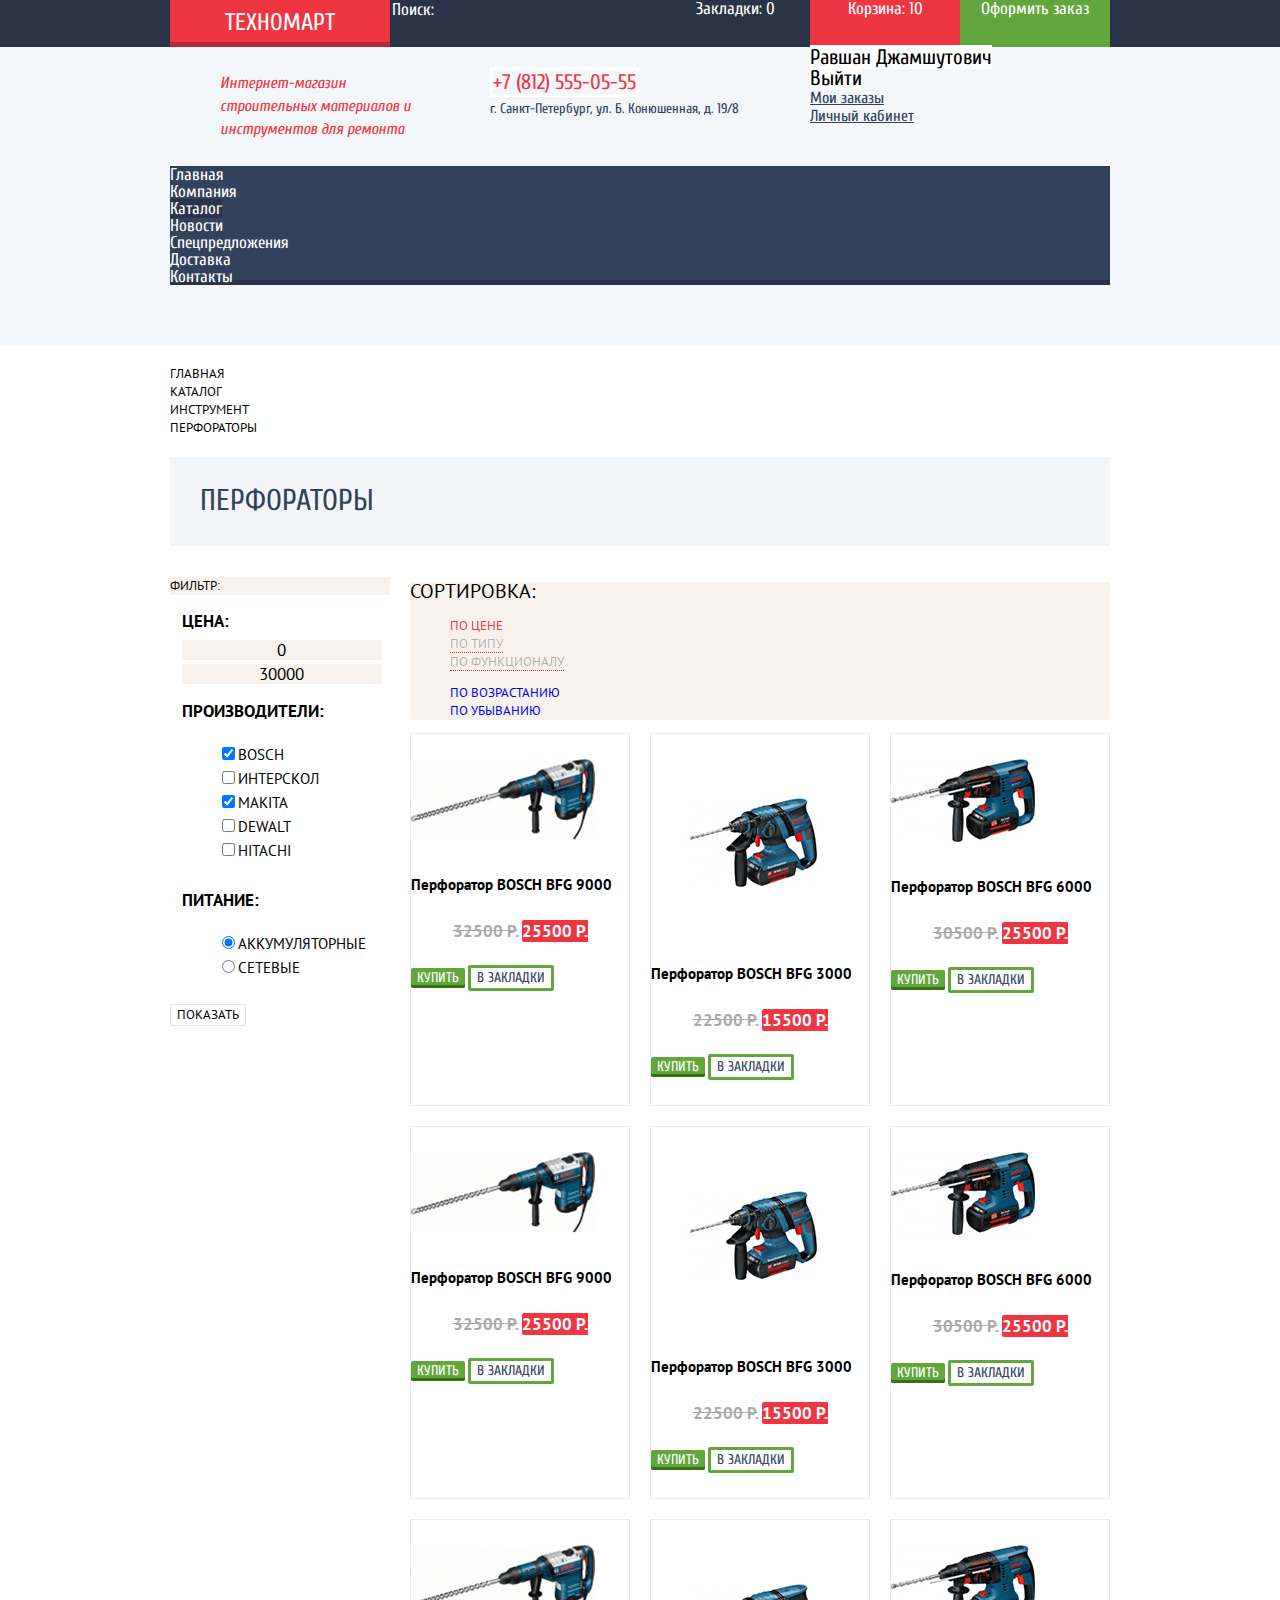
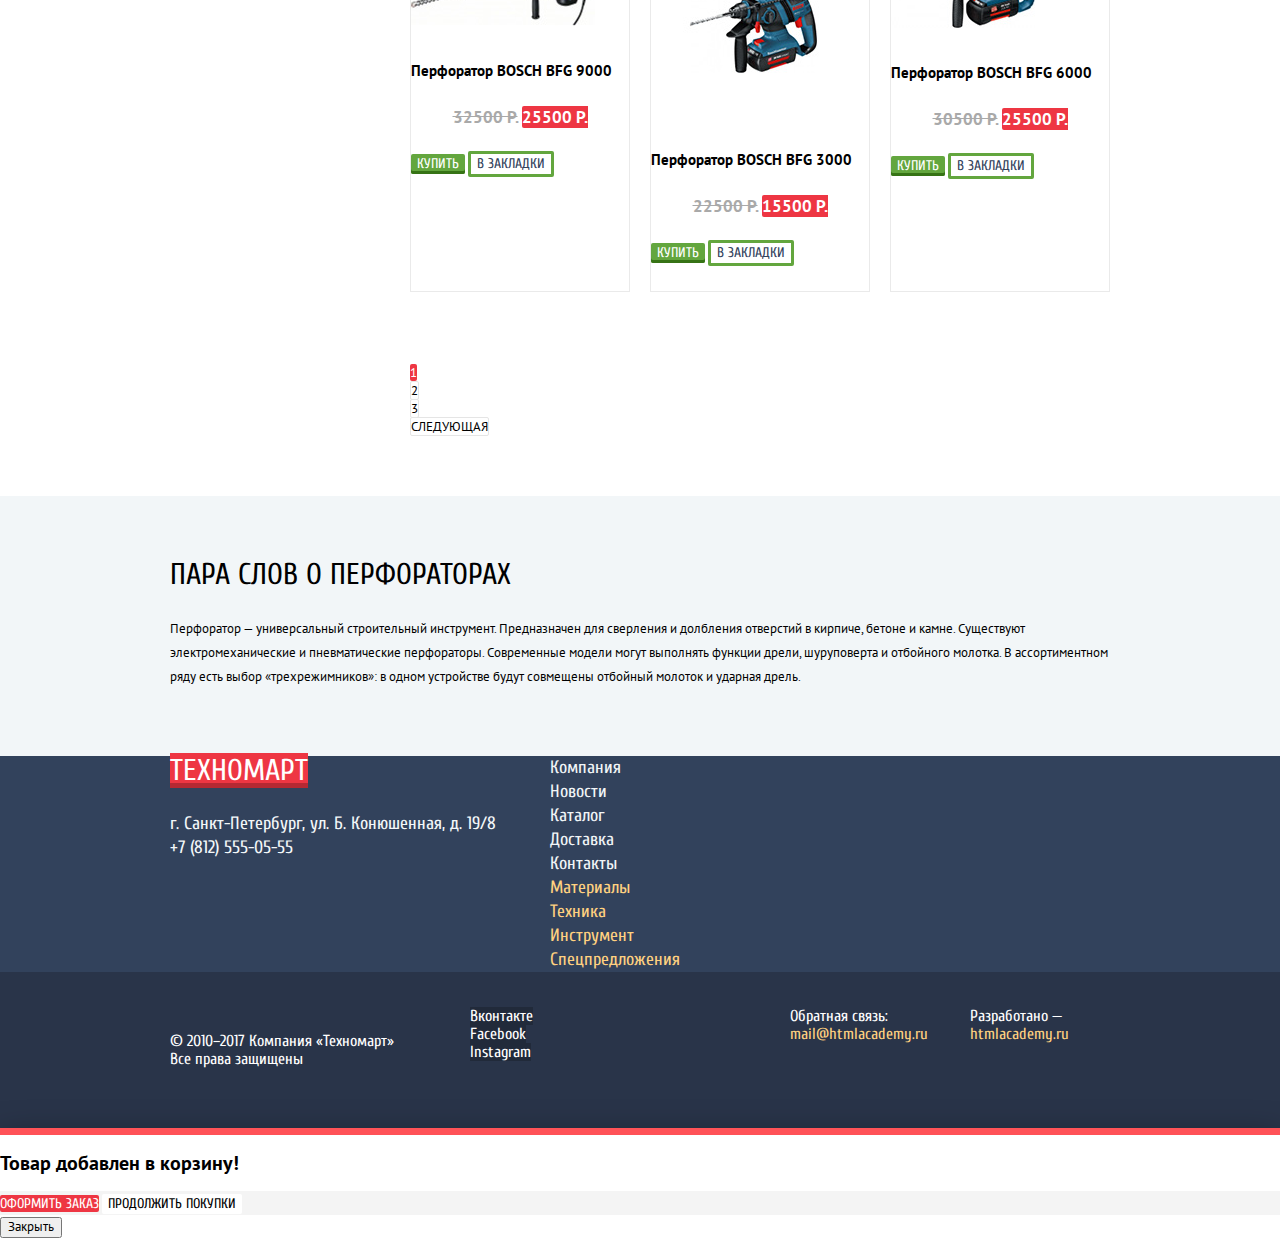
==== commit cab45c4b: "Make page layouts" ====
--- a/catalog.html
+++ b/catalog.html
@@ -9,317 +9,342 @@
   <link href="css/normalize.css" rel="stylesheet">
   <link href="style.css" rel="stylesheet">
 </head>
-<body>
+<body class="inner-page">
 
 <header class="main-header">
   <div class="main-header-top">
-    <a class="main-header-logo" href="index.html">Техномарт</a>
-    <div class="search-box">
-      <form class="search-form" action="https://echo.htmlacademy.ru" method="get">
-        <label class="visually-hidden" for="search-form-q">Поиск</label>
-        <input class="search-input" id="search-form-q" type="search" name="q" placeholder="Поиск:">
-      </form>
-    </div>
-    <a class="bookmark-link link" href="#">Закладки: <span class="bookmark-count">0</span></a>
-    <a class="cart-link link link-full" href="#">Корзина: <span class="cart-count">10</span></a>
-    <a class="link order-link" href="#">Оформить заказ</a>
-  </div>
-
-  <p class="site-description">Интернет-магазин строительных материалов и инструментов для ремонта</p>
-  <p class="header-contacts">
-    <a class="phone-call" href="tel:+7-812-555-05-55">+7 (812) 555-05-55</a><br>
-    г. Санкт-Петербург, ул. Б. Конюшенная, д. 19/8
-  </p>
-
-  <div class="user-navigation">
-    <ul class="login-menu">
-      <li><a class="profile-link" href="#">Равшан Джамшутович</a></li>
-      <li><a href="#">Выйти</a></li>
+    <div class="container">
+      <a class="main-header-logo" href="index.html">Техномарт</a>
+      <div class="search-box">
+        <form class="search-form" action="https://echo.htmlacademy.ru" method="get">
+          <label class="visually-hidden" for="search-form-q">Поиск</label>
+          <input class="search-input" id="search-form-q" type="search" name="q" placeholder="Поиск:">
+        </form>
+      </div>
+      <a class="bookmark-link link" href="#">Закладки: <span class="bookmark-count">0</span></a>
+      <a class="cart-link link link-full" href="#">Корзина: <span class="cart-count">10</span></a>
+      <a class="link order-link" href="#">Оформить заказ</a>
+    </div>
+  </div>
+
+  <div class="container">
+    <div class="main-header-middle">
+      <p class="site-description">Интернет-магазин строительных материалов и инструментов для ремонта</p>
+      <p class="header-contacts">
+        <a class="phone-call" href="tel:+7-812-555-05-55">+7 (812) 555-05-55</a><br>
+        г. Санкт-Петербург, ул. Б. Конюшенная, д. 19/8
+      </p>
+
+      <div class="user-navigation">
+        <ul class="login-menu">
+          <li><a class="profile-link" href="#">Равшан Джамшутович</a></li>
+          <li><a href="#">Выйти</a></li>
+        </ul>
+        <ul class="account-menu">
+          <li><a href="#">Мои заказы</a></li>
+          <li><a href="#">Личный кабинет</a></li>
+        </ul>
+      </div>
+    </div>
+
+    <nav class="main-navigation">
+      <ul class="site-navigation">
+        <li><a href="index.html">Главная</a></li>
+        <li><a href="#">Компания</a></li>
+        <li><a class="current-menu-item" href="catalog.html">Каталог</a></li>
+        <li><a href="#">Новости</a></li>
+        <li><a href="#">Спецпредложения</a></li>
+        <li><a href="#">Доставка</a></li>
+        <li><a href="#">Контакты</a></li>
+      </ul>
+    </nav>
+  </div>
+</header>
+
+<main>
+  <div class="container">
+    <ul class="breadcrumbs">
+      <li><a href="index.html">Главная</a></li>
+      <li><a href="catalog.html">Каталог</a></li>
+      <li><a href="#">Инструмент</a></li>
+      <li class="breadcrumbs-current">Перфораторы</li>
     </ul>
-    <ul class="account-menu">
-      <li><a href="#">Мои заказы</a></li>
-      <li><a href="#">Личный кабинет</a></li>
-    </ul>
-  </div>
-
-  <nav class="main-navigation">
-    <ul class="site-navigation">
-      <li><a href="index.html">Главная</a></li>
-      <li><a href="#">Компания</a></li>
-      <li><a class="current-menu-item" href="catalog.html">Каталог</a></li>
-      <li><a href="#">Новости</a></li>
-      <li><a href="#">Спецпредложения</a></li>
-      <li><a href="#">Доставка</a></li>
-      <li><a href="#">Контакты</a></li>
-    </ul>
-  </nav>
-</header>
-
-<main class="container">
-  <ul class="breadcrumbs">
-    <li><a href="index.html">Главная</a></li>
-    <li><a href="catalog.html">Каталог</a></li>
-    <li><a href="#">Инструмент</a></li>
-    <li class="breadcrumbs-current">Перфораторы</li>
-  </ul>
-
-  <h1 class="page-title">Перфораторы</h1>
-
-  <section class="filters">
-    <h2>Фильтр:</h2>
-    <form class="filters-form" method="get" action="https://echo.htmlacademy.ru">
-      <fieldset>
-        <legend>Цена:</legend>
-        <div class="filter-range-slider">
-          <span class="filter-range-slider-handle-min"></span>
-          <span class="filter-range-slider-handle-max"></span>
-          <div class="filter-range-slider-bar">
-            <div class="filter-range-slider-fill"></div>
-          </div>
-        </div>
-        <label class="visually-hidden" for="filters-form-price-min">От</label>
-        <input class="filter-input-range" id="filters-form-price-min" name="price-min" type="text" value="0">
-        <label class="visually-hidden" for="filters-form-price-max">До</label>
-        <input class="filter-input-range" id="filters-form-price-max" name="price-max" type="text" value="30000">
-      </fieldset>
-      <fieldset>
-        <legend>Производители:</legend>
-        <ul>
-          <li class="filter-option">
-            <input class="filter-input filter-input-checkbox" id="filters-form-brand-bosch" name="brand" type="checkbox" value="bosch" checked>
-            <label for="filters-form-brand-bosch">Bosch</label>
-          </li>
-          <li class="filter-option">
-            <input class="filter-input filter-input-checkbox" id="filters-form-brand-interskol" name="brand" type="checkbox" value="interskol">
-            <label for="filters-form-brand-interskol">Интерскол</label>
-          </li>
-          <li class="filter-option">
-            <input class="filter-input filter-input-checkbox" id="filters-form-brand-makita" name="brand" type="checkbox" value="makita" checked>
-            <label for="filters-form-brand-makita">Makita</label>
-          </li>
-          <li class="filter-option">
-            <input class="filter-input filter-input-checkbox" id="filters-form-brand-dewalt" name="brand" type="checkbox" value="dewalt">
-            <label for="filters-form-brand-dewalt">Dewalt</label>
-          </li>
-          <li class="filter-option">
-            <input class="filter-input filter-input-checkbox" id="filters-form-brand-hitachi" name="brand" type="checkbox" value="hitachi">
-            <label for="filters-form-brand-hitachi">Hitachi</label>
-          </li>
+
+    <h1 class="page-title">Перфораторы</h1>
+
+    <div class="catalog-columns">
+      <section class="filters">
+        <h2>Фильтр:</h2>
+        <form class="filters-form" method="get" action="https://echo.htmlacademy.ru">
+          <fieldset>
+            <legend>Цена:</legend>
+            <div class="filter-range-slider">
+              <span class="filter-range-slider-handle-min"></span>
+              <span class="filter-range-slider-handle-max"></span>
+              <div class="filter-range-slider-bar">
+                <div class="filter-range-slider-fill"></div>
+              </div>
+            </div>
+            <label class="visually-hidden" for="filters-form-price-min">От</label>
+            <input class="filter-input-range" id="filters-form-price-min" name="price-min" type="text" value="0">
+            <label class="visually-hidden" for="filters-form-price-max">До</label>
+            <input class="filter-input-range" id="filters-form-price-max" name="price-max" type="text" value="30000">
+          </fieldset>
+          <fieldset>
+            <legend>Производители:</legend>
+            <ul>
+              <li class="filter-option">
+                <input class="filter-input filter-input-checkbox" id="filters-form-brand-bosch" name="brand" type="checkbox" value="bosch" checked>
+                <label for="filters-form-brand-bosch">Bosch</label>
+              </li>
+              <li class="filter-option">
+                <input class="filter-input filter-input-checkbox" id="filters-form-brand-interskol" name="brand" type="checkbox" value="interskol">
+                <label for="filters-form-brand-interskol">Интерскол</label>
+              </li>
+              <li class="filter-option">
+                <input class="filter-input filter-input-checkbox" id="filters-form-brand-makita" name="brand" type="checkbox" value="makita" checked>
+                <label for="filters-form-brand-makita">Makita</label>
+              </li>
+              <li class="filter-option">
+                <input class="filter-input filter-input-checkbox" id="filters-form-brand-dewalt" name="brand" type="checkbox" value="dewalt">
+                <label for="filters-form-brand-dewalt">Dewalt</label>
+              </li>
+              <li class="filter-option">
+                <input class="filter-input filter-input-checkbox" id="filters-form-brand-hitachi" name="brand" type="checkbox" value="hitachi">
+                <label for="filters-form-brand-hitachi">Hitachi</label>
+              </li>
+            </ul>
+          </fieldset>
+          <fieldset>
+            <legend>Питание:</legend>
+            <ul>
+              <li class="filter-option">
+                <input class="filter-input filter-input-radio" id="filters-form-power-supply-battery" name="power-supply" type="radio" value="battery" checked>
+                <label for="filters-form-power-supply-battery">Аккумуляторные</label>
+              </li>
+              <li class="filter-option">
+                <input class="filter-input filter-input-radio" id="filters-form-power-supply-circuit" name="power-supply" type="radio" value="circuit">
+                <label for="filters-form-power-supply-circuit">Сетевые</label>
+              </li>
+            </ul>
+          </fieldset>
+          <button class="filter-button" type="submit">Показать</button>
+        </form>
+      </section>
+      <div class="catalog-wrapper">
+        <section class="sort">
+          <h2>Сортировка:</h2>
+          <ul class="sort-type-list">
+            <li><a class="sort-type-active" href="#">по цене</a></li>
+            <li><a href="#">по типу</a></li>
+            <li><a href="#">по функционалу</a></li>
+          </ul>
+          <ul class="sort-direction-list">
+            <li><a class="sort-direction-active" href="#">по возрастанию</a></li>
+            <li><a href="#">по убыванию</a></li>
+          </ul>
+        </section>
+        <section class="catalog">
+          <h2 class="visually-hidden">Список товаров</h2>
+          <ul class="catalog-list">
+            <li class="product-card">
+              <p class="product-image">
+                <img src="img/product-1.jpg" width="184" height="81" alt="Перфоратор BOSCH BFG 9000">
+              </p>
+              <h3>Перфоратор BOSCH BFG 9000</h3>
+              <p class="product-price">
+                <del>32500 Р.</del>
+                <b>25500 Р.</b>
+              </p>
+              <p class="product-actions">
+                <button class="product-button product-button-buy" type="button">Купить</button>
+                <button class="product-button product-button-bookmark" type="button">В закладки</button>
+              </p>
+            </li>
+            <li class="product-card">
+              <p class="product-image">
+                <img src="img/product-2.jpg" width="218" height="170" alt="Перфоратор BOSCH BFG 3000">
+              </p>
+              <h3>Перфоратор BOSCH BFG 3000</h3>
+              <p class="product-price">
+                <del>22500 Р.</del>
+                <b>15500 Р.</b>
+              </p>
+              <p class="product-actions">
+                <button class="product-button product-button-buy" type="button">Купить</button>
+                <button class="product-button product-button-bookmark" type="button">В закладки</button>
+              </p>
+            </li>
+            <li class="product-card label-new">
+              <p class="product-image">
+                <img src="img/product-3.jpg" width="144" height="83" alt="Перфоратор BOSCH BFG 6000">
+              </p>
+              <h3>Перфоратор BOSCH BFG 6000</h3>
+              <p class="product-price">
+                <del>30500 Р.</del>
+                <b>25500 Р.</b>
+              </p>
+              <p class="product-actions">
+                <button class="product-button product-button-buy" type="button">Купить</button>
+                <button class="product-button product-button-bookmark" type="button">В закладки</button>
+              </p>
+            </li>
+            <li class="product-card">
+              <p class="product-image">
+                <img src="img/product-1.jpg" width="184" height="81" alt="Перфоратор BOSCH BFG 9000">
+              </p>
+              <h3>Перфоратор BOSCH BFG 9000</h3>
+              <p class="product-price">
+                <del>32500 Р.</del>
+                <b>25500 Р.</b>
+              </p>
+              <p class="product-actions">
+                <button class="product-button product-button-buy" type="button">Купить</button>
+                <button class="product-button product-button-bookmark" type="button">В закладки</button>
+              </p>
+            </li>
+            <li class="product-card label-new">
+              <p class="product-image">
+                <img src="img/product-2.jpg" width="218" height="170" alt="Перфоратор BOSCH BFG 3000">
+              </p>
+              <h3>Перфоратор BOSCH BFG 3000</h3>
+              <p class="product-price">
+                <del>22500 Р.</del>
+                <b>15500 Р.</b>
+              </p>
+              <p class="product-actions">
+                <button class="product-button product-button-buy" type="button">Купить</button>
+                <button class="product-button product-button-bookmark" type="button">В закладки</button>
+              </p>
+            </li>
+            <li class="product-card">
+              <p class="product-image">
+                <img src="img/product-3.jpg" width="144" height="83" alt="Перфоратор BOSCH BFG 6000">
+              </p>
+              <h3>Перфоратор BOSCH BFG 6000</h3>
+              <p class="product-price">
+                <del>30500 Р.</del>
+                <b>25500 Р.</b>
+              </p>
+              <p class="product-actions">
+                <button class="product-button product-button-buy" type="button">Купить</button>
+                <button class="product-button product-button-bookmark" type="button">В закладки</button>
+              </p>
+            </li>
+            <li class="product-card label-new">
+              <p class="product-image">
+                <img src="img/product-1.jpg" width="184" height="81" alt="Перфоратор BOSCH BFG 9000">
+              </p>
+              <h3>Перфоратор BOSCH BFG 9000</h3>
+              <p class="product-price">
+                <del>32500 Р.</del>
+                <b>25500 Р.</b>
+              </p>
+              <p class="product-actions">
+                <button class="product-button product-button-buy" type="button">Купить</button>
+                <button class="product-button product-button-bookmark" type="button">В закладки</button>
+              </p>
+            </li>
+            <li class="product-card">
+              <p class="product-image">
+                <img src="img/product-2.jpg" width="218" height="170" alt="Перфоратор BOSCH BFG 3000">
+              </p>
+              <h3>Перфоратор BOSCH BFG 3000</h3>
+              <p class="product-price">
+                <del>22500 Р.</del>
+                <b>15500 Р.</b>
+              </p>
+              <p class="product-actions">
+                <button class="product-button product-button-buy" type="button">Купить</button>
+                <button class="product-button product-button-bookmark" type="button">В закладки</button>
+              </p>
+            </li>
+            <li class="product-card">
+              <p class="product-image">
+                <img src="img/product-3.jpg" width="144" height="83" alt="Перфоратор BOSCH BFG 6000">
+              </p>
+              <h3>Перфоратор BOSCH BFG 6000</h3>
+              <p class="product-price">
+                <del>30500 Р.</del>
+                <b>25500 Р.</b>
+              </p>
+              <p class="product-actions">
+                <button class="product-button product-button-buy" type="button">Купить</button>
+                <button class="product-button product-button-bookmark" type="button">В закладки</button>
+              </p>
+            </li>
+          </ul>
+          <ul class="pagination-list">
+            <li class="pagination-item pagination-item-current"><a>1</a></li>
+            <li class="pagination-item"><a href="#">2</a></li>
+            <li class="pagination-item"><a href="#">3</a></li>
+            <li class="pagination-item"><a href="#">следующая</a></li>
+          </ul>
+        </section>
+      </div>
+    </div>
+  </div>
+
+  <section class="catalog-category">
+    <div class="container">
+      <h2 class="title">Пара слов о перфораторах</h2>
+      <p>
+        Перфоратор — универсальный строительный инструмент. Предназначен для сверления и долбления отверстий в кирпиче, бетоне и камне.
+        Существуют электромеханические и пневматические перфораторы. Современные модели могут выполнять функции дрели, шуруповерта и отбойного молотка. В ассортиментном ряду есть выбор «трехрежимников»: в одном устройстве будут совмещены отбойный молоток и ударная дрель.
+      </p>
+    </div>
+  </section>
+
+</main>
+
+<footer class="main-footer">
+  <div class="container">
+    <div class="main-footer-top">
+      <div class="footer-top-col-1">
+        <a class="main-footer-logo">Техномарт</a>
+        <p class="footer-contacts">
+          г. Санкт-Петербург, ул. Б. Конюшенная, д. 19/8<br>
+          +7 (812) 555-05-55
+        </p>
+      </div>
+      <div class="footer-top-col-2">
+        <ul class="footer-site-links">
+          <li><a href="#">Компания</a></li>
+          <li><a href="#">Новости</a></li>
+          <li><a href="catalog.html">Каталог</a></li>
+          <li><a href="#">Доставка</a></li>
+          <li><a href="#">Контакты</a></li>
         </ul>
-      </fieldset>
-      <fieldset>
-        <legend>Питание:</legend>
-        <ul>
-          <li class="filter-option">
-            <input class="filter-input filter-input-radio" id="filters-form-power-supply-battery" name="power-supply" type="radio" value="battery" checked>
-            <label for="filters-form-power-supply-battery">Аккумуляторные</label>
-          </li>
-          <li class="filter-option">
-            <input class="filter-input filter-input-radio" id="filters-form-power-supply-circuit" name="power-supply" type="radio" value="circuit">
-            <label for="filters-form-power-supply-circuit">Сетевые</label>
-          </li>
+        <ul class="footer-promo-links">
+          <li><a href="#">Материалы</a></li>
+          <li><a href="#">Техника</a></li>
+          <li><a href="#">Инструмент</a></li>
+          <li><a href="#">Спецпредложения</a></li>
         </ul>
-      </fieldset>
-      <button class="filter-button" type="submit">Показать</button>
-    </form>
-  </section>
-  <section class="sort">
-    <h2>Сортировка:</h2>
-    <ul class="sort-type-list">
-      <li><a class="sort-type-active" href="#">по цене</a></li>
-      <li><a href="#">по типу</a></li>
-      <li><a href="#">по функционалу</a></li>
-    </ul>
-    <ul class="sort-direction-list">
-      <li><a class="sort-direction-active" href="#">по возрастанию</a></li>
-      <li><a href="#">по убыванию</a></li>
-    </ul>
-  </section>
-  <section class="catalog">
-    <h2 class="visually-hidden">Список товаров</h2>
-    <ul class="catalog-list">
-      <li class="product-card">
-        <p class="product-image">
-          <img src="img/product-1.jpg" width="184" height="81" alt="Перфоратор BOSCH BFG 9000">
-        </p>
-        <h3>Перфоратор BOSCH BFG 9000</h3>
-        <p class="product-price">
-          <del>32500 Р.</del>
-          <b>25500 Р.</b>
-        </p>
-        <p class="product-actions">
-          <button class="product-button product-button-buy" type="button">Купить</button>
-          <button class="product-button product-button-bookmark" type="button">В закладки</button>
-        </p>
-      </li>
-      <li class="product-card">
-        <p class="product-image">
-          <img src="img/product-2.jpg" width="218" height="170" alt="Перфоратор BOSCH BFG 3000">
-        </p>
-        <h3>Перфоратор BOSCH BFG 3000</h3>
-        <p class="product-price">
-          <del>22500 Р.</del>
-          <b>15500 Р.</b>
-        </p>
-        <p class="product-actions">
-          <button class="product-button product-button-buy" type="button">Купить</button>
-          <button class="product-button product-button-bookmark" type="button">В закладки</button>
-        </p>
-      </li>
-      <li class="product-card label-new">
-        <p class="product-image">
-          <img src="img/product-3.jpg" width="144" height="83" alt="Перфоратор BOSCH BFG 6000">
-        </p>
-        <h3>Перфоратор BOSCH BFG 6000</h3>
-        <p class="product-price">
-          <del>30500 Р.</del>
-          <b>25500 Р.</b>
-        </p>
-        <p class="product-actions">
-          <button class="product-button product-button-buy" type="button">Купить</button>
-          <button class="product-button product-button-bookmark" type="button">В закладки</button>
-        </p>
-      </li>
-      <li class="product-card">
-        <p class="product-image">
-          <img src="img/product-1.jpg" width="184" height="81" alt="Перфоратор BOSCH BFG 9000">
-        </p>
-        <h3>Перфоратор BOSCH BFG 9000</h3>
-        <p class="product-price">
-          <del>32500 Р.</del>
-          <b>25500 Р.</b>
-        </p>
-        <p class="product-actions">
-          <button class="product-button product-button-buy" type="button">Купить</button>
-          <button class="product-button product-button-bookmark" type="button">В закладки</button>
-        </p>
-      </li>
-      <li class="product-card label-new">
-        <p class="product-image">
-          <img src="img/product-2.jpg" width="218" height="170" alt="Перфоратор BOSCH BFG 3000">
-        </p>
-        <h3>Перфоратор BOSCH BFG 3000</h3>
-        <p class="product-price">
-          <del>22500 Р.</del>
-          <b>15500 Р.</b>
-        </p>
-        <p class="product-actions">
-          <button class="product-button product-button-buy" type="button">Купить</button>
-          <button class="product-button product-button-bookmark" type="button">В закладки</button>
-        </p>
-      </li>
-      <li class="product-card">
-        <p class="product-image">
-          <img src="img/product-3.jpg" width="144" height="83" alt="Перфоратор BOSCH BFG 6000">
-        </p>
-        <h3>Перфоратор BOSCH BFG 6000</h3>
-        <p class="product-price">
-          <del>30500 Р.</del>
-          <b>25500 Р.</b>
-        </p>
-        <p class="product-actions">
-          <button class="product-button product-button-buy" type="button">Купить</button>
-          <button class="product-button product-button-bookmark" type="button">В закладки</button>
-        </p>
-      </li>
-      <li class="product-card label-new">
-        <p class="product-image">
-          <img src="img/product-1.jpg" width="184" height="81" alt="Перфоратор BOSCH BFG 9000">
-        </p>
-        <h3>Перфоратор BOSCH BFG 9000</h3>
-        <p class="product-price">
-          <del>32500 Р.</del>
-          <b>25500 Р.</b>
-        </p>
-        <p class="product-actions">
-          <button class="product-button product-button-buy" type="button">Купить</button>
-          <button class="product-button product-button-bookmark" type="button">В закладки</button>
-        </p>
-      </li>
-      <li class="product-card">
-        <p class="product-image">
-          <img src="img/product-2.jpg" width="218" height="170" alt="Перфоратор BOSCH BFG 3000">
-        </p>
-        <h3>Перфоратор BOSCH BFG 3000</h3>
-        <p class="product-price">
-          <del>22500 Р.</del>
-          <b>15500 Р.</b>
-        </p>
-        <p class="product-actions">
-          <button class="product-button product-button-buy" type="button">Купить</button>
-          <button class="product-button product-button-bookmark" type="button">В закладки</button>
-        </p>
-      </li>
-      <li class="product-card">
-        <p class="product-image">
-          <img src="img/product-3.jpg" width="144" height="83" alt="Перфоратор BOSCH BFG 6000">
-        </p>
-        <h3>Перфоратор BOSCH BFG 6000</h3>
-        <p class="product-price">
-          <del>30500 Р.</del>
-          <b>25500 Р.</b>
-        </p>
-        <p class="product-actions">
-          <button class="product-button product-button-buy" type="button">Купить</button>
-          <button class="product-button product-button-bookmark" type="button">В закладки</button>
-        </p>
-      </li>
-    </ul>
-    <ul class="pagination-list">
-      <li class="pagination-item pagination-item-current"><a>1</a></li>
-      <li class="pagination-item"><a href="#">2</a></li>
-      <li class="pagination-item"><a href="#">3</a></li>
-      <li class="pagination-item"><a href="#">следующая</a></li>
-    </ul>
-  </section>
-  <section class="catalog-category">
-    <h2 class="title">Пара слов о перфораторах</h2>
-    <p>
-      Перфоратор — универсальный строительный инструмент. Предназначен для сверления и долбления отверстий в кирпиче, бетоне и камне.
-      Существуют электромеханические и пневматические перфораторы. Современные модели могут выполнять функции дрели, шуруповерта и отбойного молотка. В ассортиментном ряду есть выбор «трехрежимников»: в одном устройстве будут совмещены отбойный молоток и ударная дрель.
-    </p>
-  </section>
-
-</main>
-
-<footer class="main-footer">
-  <a class="main-footer-logo">Техномарт</a>
-  <p class="footer-contacts">
-    г. Санкт-Петербург, ул. Б. Конюшенная, д. 19/8<br>
-    +7 (812) 555-05-55
-  </p>
-  <ul class="footer-site-links">
-    <li><a href="#">Компания</a></li>
-    <li><a href="#">Новости</a></li>
-    <li><a href="catalog.html">Каталог</a></li>
-    <li><a href="#">Доставка</a></li>
-    <li><a href="#">Контакты</a></li>
-  </ul>
-  <ul class="footer-promo-links">
-    <li><a href="#">Материалы</a></li>
-    <li><a href="#">Техника</a></li>
-    <li><a href="#">Инструмент</a></li>
-    <li><a href="#">Спецпредложения</a></li>
-  </ul>
+      </div>
+    </div>
+  </div>
 
   <div class="main-footer-bottom">
-    <p class="footer-copyright">
-      © 2010–2017 Компания «Техномарт»<br>
-      Все права защищены
-    </p>
-    <ul class="footer-social">
-      <li><a class="social-button" href="#">Вконтакте</a></li>
-      <li><a class="social-button" href="#">Facebook</a></li>
-      <li><a class="social-button" href="#">Instagram</a></li>
-    </ul>
-    <p class="footer-feedback">
-      Обратная связь:<br>
-      <a href="mailto:mail@htmlacademy.ru">mail@htmlacademy.ru</a>
-    </p>
-    <p class="developed">
-      Разработано — <br>
-      <a href="#">htmlacademy.ru</a>
-    </p>
+    <div class="container">
+      <p class="footer-copyright">
+        © 2010–2017 Компания «Техномарт»<br>
+        Все права защищены
+      </p>
+      <ul class="footer-social">
+        <li><a class="social-button" href="#">Вконтакте</a></li>
+        <li><a class="social-button" href="#">Facebook</a></li>
+        <li><a class="social-button" href="#">Instagram</a></li>
+      </ul>
+      <p class="footer-feedback">
+        Обратная связь:<br>
+        <a href="mailto:mail@htmlacademy.ru">mail@htmlacademy.ru</a>
+      </p>
+      <p class="developed">
+        Разработано — <br>
+        <a href="#">htmlacademy.ru</a>
+      </p>
+    </div>
   </div>
 </footer>
 
--- a/style.css
+++ b/style.css
@@ -1,36 +1,12 @@
-/**
- * Used fonts
- *
- * header - Cuprum
- * footer - Cuprum
-
- * promo - Cuprum
- * block heading and view-all links - cuprum
-
- * product-card - ptsans
- * services-headings - Cuprum
- * services-texts - ptsans
- * about-headings - Cuprum
- * about-texts - ptsans
- * about-links - Cuprum
-
- * write-us-popup
- *    input-label - Cuprum
- *    input - ptsans
-      submit-btn - cuprum
-
-   breadcrums - ptsans
-   page heading - Cuprum
-   filters-form - ptsans
-   sort - ptsans
-   card-add-btns - Cuprum
-   pagination - ptsans
-   category-heading - cuprum
-   category-description - ptsans
-
-   card-add-popup - cuprum
- */
 /* Common */
+*, *::before, *::after {
+  box-sizing: inherit;
+}
+
+html {
+  /* box-sizing: border-box; */
+}
+
 body {
   margin: 0;
   padding: 0;
@@ -43,6 +19,11 @@
   background-color: #ffffff;
 }
 
+p {
+  margin-top: 25px;
+  margin-bottom: 25px;
+}
+
 a {
   text-decoration: none;
 }
@@ -90,6 +71,12 @@
   background-color: #ffffff;
 }
 
+.container {
+  width: 940px;
+  padding: 0 10px;
+  margin: 0 auto;
+}
+
 /* Main-header */
 .main-header,
 .main-footer {
@@ -97,7 +84,14 @@
 }
 
 .main-header {
+  padding-bottom: 60px;
+  margin-bottom: 59px;
+
   background-color: #f3f7f9;
+}
+
+.inner-page .main-header {
+  margin-bottom: 20px;
 }
 
 .main-header-top {
@@ -108,14 +102,24 @@
   background-color: #293449;
 }
 
+.main-header-top .container {
+  display: flex;
+}
+
 .main-header-logo {
+  width: 220px;
+  padding-top: 11px;
+  padding-bottom: 7px;
+
   font-size: 24px;
   line-height: 24px;
   text-transform: uppercase;
+  text-align: center;
   color: #ffffff;
 
   background-color: #ee3643;
-  box-shadow: inset 0 -5px 0 rgba(0, 0, 0, 0.24);
+  /* box-shadow: inset 0 -5px 0 rgba(0, 0, 0, 0.24); */
+  border-bottom: 5px solid rgba(0, 0, 0, 0.24);
 }
 
 .main-header-logo:hover,
@@ -127,6 +131,10 @@
   background-color: #ba2732;
 }
 
+.search-box {
+  width: 270px;
+}
+
 .search-form .search-input {
   font-size: 17px;
   line-height: 18px;
@@ -159,6 +167,9 @@
 }
 
 .main-header-top .link {
+  width: 150px;
+
+  text-align: center;
   color: #ffffff;
 }
 
@@ -201,7 +212,15 @@
   background-color: #ba2732;
 }
 
+.main-header-middle {
+  display: flex;
+}
+
 .site-description {
+  width: 200px;
+  padding: 0 50px;
+  margin-right: 20px;
+
   font-style: italic;
   font-size: 16px;
   line-height: 23px;
@@ -209,6 +228,9 @@
 }
 
 .header-contacts {
+  width: 300px;
+  margin-right: 20px;
+
   font-size: 14px;
   line-height: 24px;
   color: #32425c;
@@ -222,7 +244,14 @@
   border: 3px solid #ffffff;
 }
 
+.user-navigation {
+  width: 300px;
+}
+
 .login-menu {
+  padding: 0;
+  margin: 0;
+
   list-style: none;
   font-size: 21px;
   line-height: 21px;
@@ -249,11 +278,14 @@
 }
 
 .account-menu {
+  padding: 0;
+  margin: 0;
+
   list-style: none;
   font-size: 16px;
   line-height: 18px;
+  text-decoration: underline;
   color: #32425c;
-  text-decoration: underline;
 }
 
 .account-menu a {
@@ -279,6 +311,9 @@
 }
 
 .site-navigation {
+  padding: 0;
+  margin: 0;
+
   list-style: none;
 }
 
@@ -304,10 +339,18 @@
 }
 
 .promo-list {
+  display: flex;
+  margin: 0;
+  padding: 0;
+  flex-wrap: wrap;
+  justify-content: space-between;
+
   list-style: none;
 }
 
 .promo-item {
+  width: 300px;
+
   background-color: #ffbf47;
 }
 
@@ -376,6 +419,8 @@
 }
 
 .page-title {
+  padding: 29px 30px 30px;
+
   font-family: "Cuprum", Arial, sans-serif;
   font-weight: 400;
   font-size: 30px;
@@ -387,6 +432,10 @@
 }
 
 .title {
+  padding: 0;
+  margin: 0;
+  margin-bottom: 27px;
+
   font-family: "Cuprum", Arial, sans-serif;
   font-weight: 400;
   font-size: 30px;
@@ -396,26 +445,68 @@
 }
 
 .block-header {
+  display: flex;
+  justify-content: space-between;
+  align-items: center;
+  margin-bottom: 20px;
+
   background-color: #f9f5f0;
 }
 
 .block-header .title {
+  padding: 30px;
+  margin: 0;
+
   color: #32425c;
 }
 
+.block-header .button {
+  width: 233px;
+  padding: 10px;
+  margin: 25px 24px;
+}
+
+.catalog-columns {
+  display: flex;
+  justify-content: space-between;
+  align-items: flex-start;
+  padding-bottom: 60px;
+}
+
+.catalog-wrapper {
+  width: 700px;
+}
+
 .popular-products-list {
+  display: flex;
+  justify-content: space-between;
+  margin: 0;
+  margin-bottom: 21px;
+  padding: 0;
+
   list-style: none;
 }
 
 .product-card {
+  width: 218px;
+
   background-color: #ffffff;
   border: 1px solid #eaeaea;
+}
+
+.catalog-list .product-card {
+  margin-right: 20px;
+  margin-bottom: 20px;
+}
+
+.catalog-list .product-card:nth-child(3n) {
+  margin-right: 0;
 }
 
 .product-card:hover,
 .product-card:focus {
   box-shadow: 0 10px 25px rgba(41, 52, 73, 0.5);
-  border: none;
+  border-color: transparent;
 }
 
 .product-title {
@@ -490,12 +581,31 @@
   opacity: 1;
 }
 
+.popular-brands {
+  margin-bottom: 85px;
+}
+
 .popular-brands-list {
-  list-style: none;
+  display: flex;
+  justify-content: space-between;
+  flex-wrap: wrap;
+  margin: 0;
+  padding: 0;
+
+  list-style: none;
+}
+
+.popular-brands-list > li {
+  width: 220px;
+  min-height: 130px;
+  margin-bottom: 20px;
 }
 
 .brand-item {
-  display: inline-block;
+  display: block;
+  box-sizing: border-box;
+  height: 100%;
+
   background-color: #ffffff;
   border: 1px solid #eaeaea;
 }
@@ -515,7 +625,10 @@
 }
 
 .services {
-  background-color: #f4f8f9;
+  padding-top: 64px;
+  margin-bottom: 78px;
+
+  background: #f4f8f9 url("img/services-bg.jpg") repeat 0 0;
 }
 
 .services-menu {
@@ -551,6 +664,19 @@
   color: #32425c;
 }
 
+.index-columns {
+  display: flex;
+  justify-content: space-between;
+}
+
+.index-columns-1 {
+  width: 540px;
+}
+
+.index-columns-2 {
+  width: 300px;
+}
+
 .about-us ul {
   font-family: "Cuprum", Arial, sans-serif;
   font-weight: 400;
@@ -559,6 +685,10 @@
 }
 
 .breadcrumbs {
+  padding: 0;
+  margin: 0;
+  margin-bottom: 19px;
+
   list-style: none;
   font-size: 13px;
   line-height: 18px;
@@ -571,6 +701,8 @@
 }
 
 .filters {
+  width: 220px;
+
   text-transform: uppercase;
 }
 
@@ -631,6 +763,12 @@
 }
 
 .catalog-list {
+  display: flex;
+  flex-wrap: wrap;
+  padding: 0;
+  margin: 0;
+  margin-bottom: 52px;
+
   list-style: none;
 }
 
@@ -671,6 +809,9 @@
 }
 
 .pagination-list {
+  padding: 0;
+  margin: 0;
+
   list-style: none;
   font-size: 13px;
   line-height: 18px;
@@ -702,7 +843,14 @@
 }
 
 .catalog-category {
+  padding-top: 64px;
+  padding-bottom: 42px;
+
   background-color: #f2f6f8;
+}
+
+.about-wrapper {
+  margin-bottom: 86px;
 }
 
 /* Main footer */
@@ -713,6 +861,19 @@
   color: #f3f7f9;
 
   background-color: #32425c;
+}
+
+.main-footer-top {
+  display: flex;
+  justify-content: space-between;
+}
+
+.footer-top-col-1 {
+  width: 380px;
+}
+
+.footer-top-col-2 {
+  flex-grow: 1;
 }
 
 .main-footer-logo {
@@ -731,6 +892,9 @@
 .footer-site-links,
 .footer-promo-links,
 .footer-social {
+  padding: 0;
+  margin: 0;
+
   list-style: none;
 }
 
@@ -763,6 +927,12 @@
   background-color: #293449;
 }
 
+.main-footer-bottom .container {
+  display: flex;
+  justify-content: space-between;
+  padding: 35px 0;
+}
+
 .main-footer-bottom a {
   color: #ffd180;
 }
@@ -777,7 +947,15 @@
   text-decoration: none;
 }
 
+.footer-copyright {
+  width: 300px;
+}
+
 .footer-social {
+  width: 320px;
+  margin: 0;
+  padding: 0;
+
   list-style: none;
 }
 
@@ -796,6 +974,18 @@
   color: #ffffff;
 }
 
+.footer-feedback {
+  width: 180px;
+  margin: 0;
+  padding: 0;
+}
+
+.developed {
+  width: 140px;
+  margin: 0;
+  padding: 0;
+}
+
 .modal-content {
   box-shadow: 0px 20px 40px 0px rgba(0, 0, 0, 0.75);
   border-top: 7px solid #ff5257;
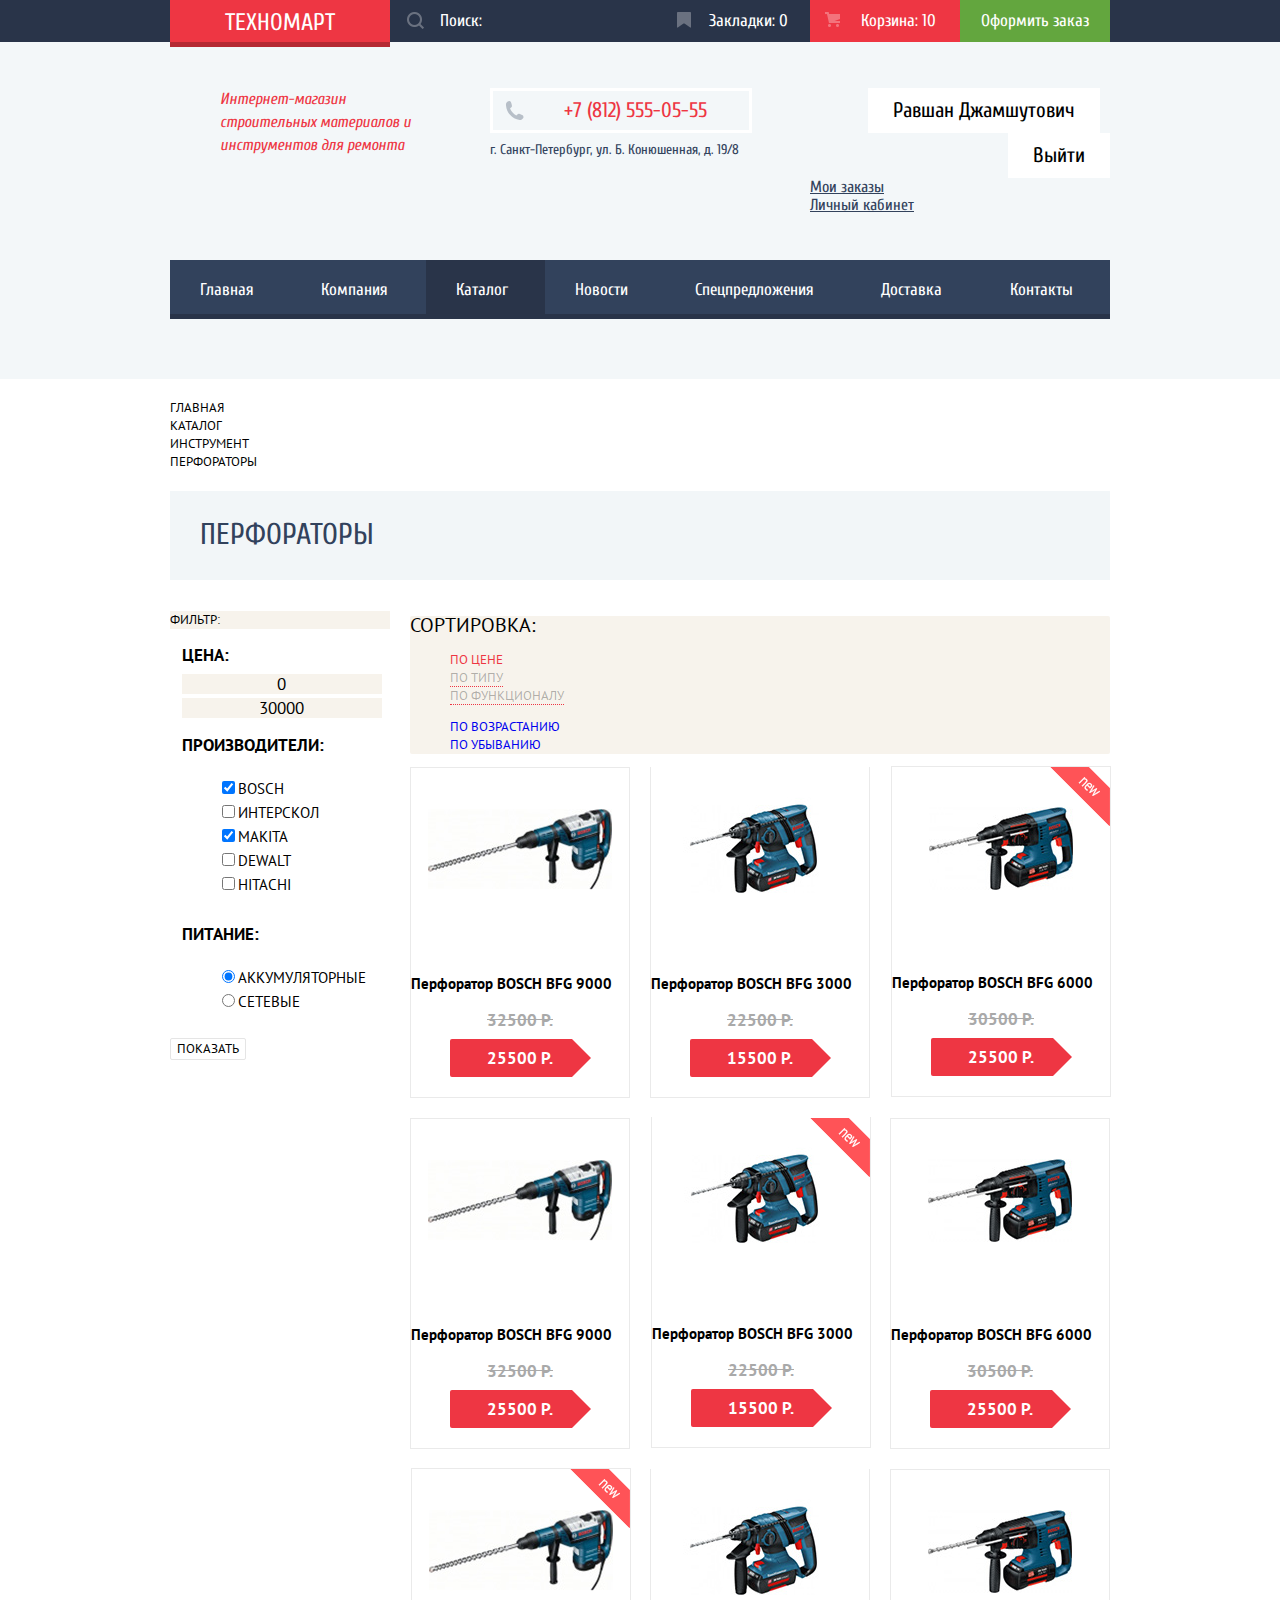
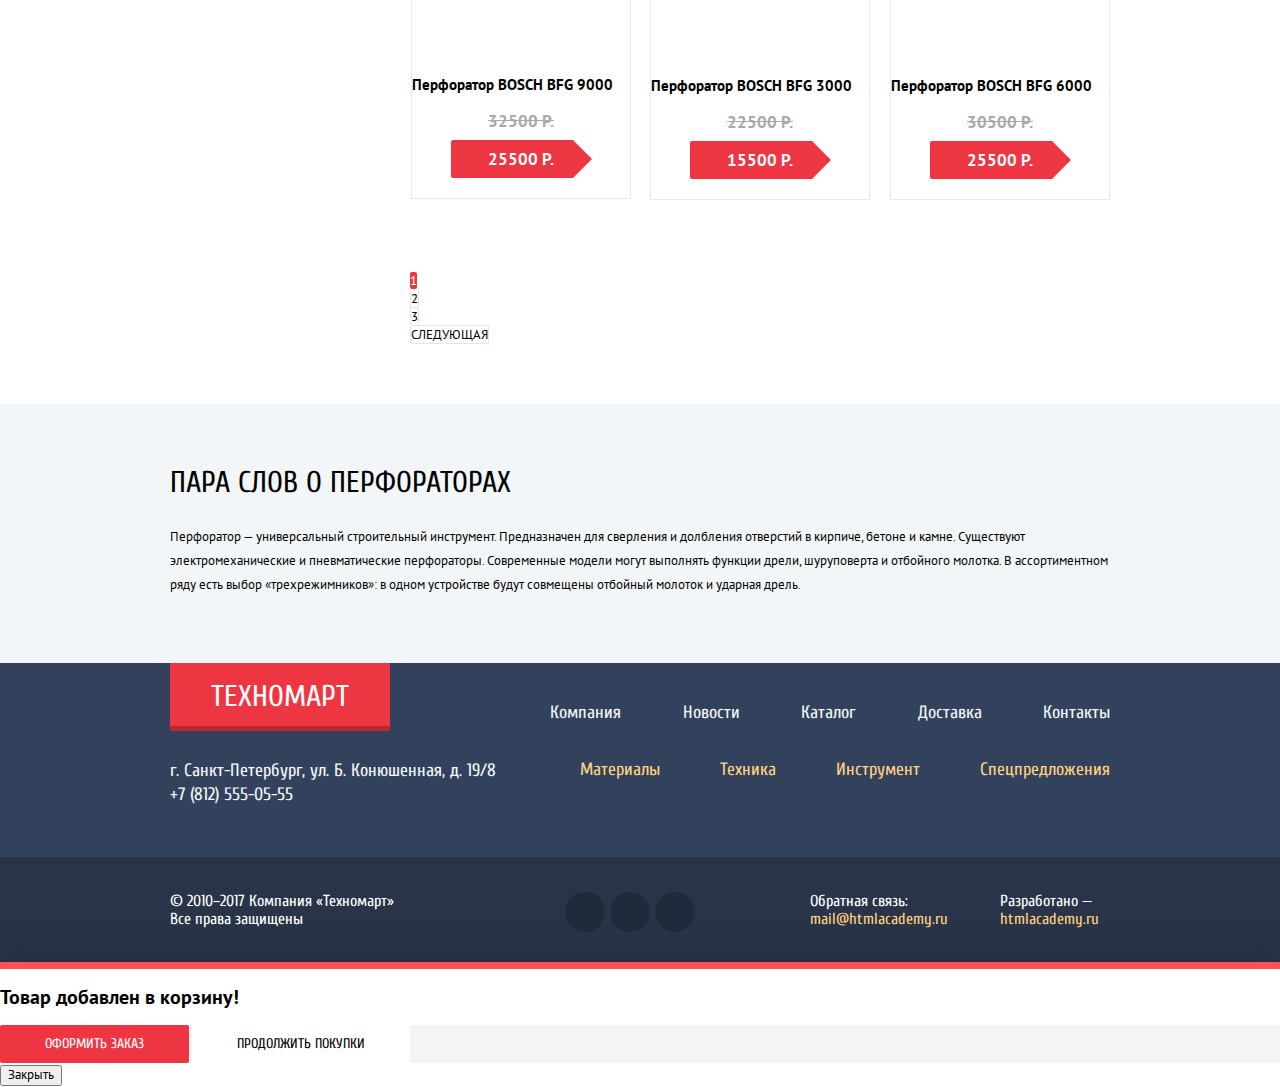
==== commit eb3f9fc8: "Style content elements of index.html" ====
--- a/catalog.html
+++ b/catalog.html
@@ -19,6 +19,7 @@
         <form class="search-form" action="https://echo.htmlacademy.ru" method="get">
           <label class="visually-hidden" for="search-form-q">Поиск</label>
           <input class="search-input" id="search-form-q" type="search" name="q" placeholder="Поиск:">
+          <button class="search-submit" type="submit"><span class="visually-hidden">Найти</span></button>
         </form>
       </div>
       <a class="bookmark-link link" href="#">Закладки: <span class="bookmark-count">0</span></a>
--- a/style.css
+++ b/style.css
@@ -8,6 +8,7 @@
 }
 
 body {
+  min-width: 960px;
   margin: 0;
   padding: 0;
 
@@ -20,26 +21,39 @@
 }
 
 p {
-  margin-top: 25px;
-  margin-bottom: 25px;
+  margin-top: 20px;
+  margin-bottom: 24px;
 }
 
 a {
   text-decoration: none;
 }
 
+img {
+  max-width: 100%;
+  height: auto;
+}
+
 .visually-hidden {
   position: absolute;
-  top: -1px;
 
   width: 1px;
   height: 1px;
   margin: -1px;
-
+  padding: 0;
+  border: 0;
+
+  white-space: nowrap;
+
+  clip-path: inset(100%);
+  clip: rect(0 0 0 0);
   overflow: hidden;
 }
 
 .button {
+  display: inline-block;
+  padding: 10px 45px;
+
   font-family: "Cuprum", Arial, sans-serif;
   font-size: 14px;
   line-height: 18px;
@@ -104,12 +118,15 @@
 
 .main-header-top .container {
   display: flex;
+  flex-wrap: wrap;
+  align-items: flex-start;
 }
 
 .main-header-logo {
   width: 220px;
   padding-top: 11px;
-  padding-bottom: 7px;
+  padding-bottom: 12px;
+  margin-bottom: -5px;
 
   font-size: 24px;
   line-height: 24px;
@@ -118,8 +135,8 @@
   color: #ffffff;
 
   background-color: #ee3643;
-  /* box-shadow: inset 0 -5px 0 rgba(0, 0, 0, 0.24); */
-  border-bottom: 5px solid rgba(0, 0, 0, 0.24);
+  box-shadow: inset 0 -5px 0 rgba(0, 0, 0, 0.24);
+  /* border-bottom: 5px solid rgba(0, 0, 0, 0.24); */
 }
 
 .main-header-logo:hover,
@@ -135,7 +152,15 @@
   width: 270px;
 }
 
+.search-form {
+  position: relative;
+}
+
 .search-form .search-input {
+  box-sizing: border-box;
+  width: 270px;
+  padding: 12px 15px 12px 50px;
+
   font-size: 17px;
   line-height: 18px;
   color: #ffffff;
@@ -166,8 +191,44 @@
   color: #ffffff;
 }
 
+.search-form .search-submit {
+  position: absolute;
+  top: 12px;
+  left: 17px;
+
+  width: 17px;
+  height: 17px;
+  padding: 0;
+
+  background-image: url("img/icon-search-sprite.png");
+  background-repeat: no-repeat;
+  background-position: 0 0;
+  background-color: transparent;
+  border: none;
+
+  opacity: 0.3;
+}
+
+.search-form .search-submit:hover,
+.search-form .search-submit:focus {
+  opacity: 1;
+}
+
+.search-form .search-submit:active {
+  opacity: 0.5;
+}
+
+.search-input:focus + .search-submit {
+  background-position: -17px 0;
+  opacity: 1;
+}
+
 .main-header-top .link {
+  position: relative;
+
+  box-sizing: border-box;
   width: 150px;
+  padding: 12px 17px;
 
   text-align: center;
   color: #ffffff;
@@ -184,6 +245,52 @@
   background-color: #161d29;
 }
 
+.main-header-top .bookmark-link,
+.main-header-top .cart-link {
+  padding-left: 44px;
+}
+
+.main-header-top .bookmark-link::before,
+.main-header-top .cart-link::before {
+  content: "";
+
+  position: absolute;
+
+  background-repeat: no-repeat;
+  background-position: 0% 0%;
+
+  opacity: 0.3;
+}
+
+.main-header-top .bookmark-link::before {
+  top: 12px;
+  left: 17px;
+
+  width: 14px;
+  height: 16px;
+
+  background-image: url("img/icon-bookmark.png");
+}
+
+.main-header-top .cart-link::before {
+  top: 12px;
+  left: 15px;
+
+  width: 15px;
+  height: 15px;
+
+  background-image: url("img/icon-cart.png");
+}
+
+.main-header-top .link:hover::before,
+.main-header-top .link:focus::before {
+  opacity: 1;
+}
+
+.main-header-top .link:active::before {
+  opacity: 0.5;
+}
+
 .main-header-top .order-link {
   background-color: #63a63e;
 }
@@ -214,11 +321,16 @@
 
 .main-header-middle {
   display: flex;
+
+  padding-top: 46px;
+  margin-bottom: 46px;
 }
 
 .site-description {
   width: 200px;
   padding: 0 50px;
+  margin: 0;
+  /* margin-top: 50px; */
   margin-right: 20px;
 
   font-style: italic;
@@ -229,6 +341,8 @@
 
 .header-contacts {
   width: 300px;
+  margin: 0;
+  /* margin-top: 46px; */
   margin-right: 20px;
 
   font-size: 14px;
@@ -237,6 +351,15 @@
 }
 
 .phone-call {
+  position: relative;
+
+  display: inline-block;
+  padding-top: 9px;
+  padding-bottom: 9px;
+  padding-right: 42px;
+  padding-left: 71px;
+  margin-bottom: 5px;
+
   font-size: 21px;
   line-height: 21px;
   color: #ee3643;
@@ -244,20 +367,51 @@
   border: 3px solid #ffffff;
 }
 
+.phone-call::before {
+  content: "";
+
+  position: absolute;
+  top: 10px;
+  left: 12px;
+
+  width: 19px;
+  height: 19px;
+
+  background-image: url("img/icon-phone.svg");
+  background-repeat: no-repeat;
+  background-position: 0% 0%;
+}
+
 .user-navigation {
   width: 300px;
 }
 
 .login-menu {
-  padding: 0;
-  margin: 0;
-
-  list-style: none;
+  display: flex;
+  flex-wrap: wrap;
+  justify-content: flex-end;
+
+  padding: 0;
+  margin: 0;
+
   font-size: 21px;
   line-height: 21px;
+
+  list-style: none;
+}
+
+.login-menu > li {
+  margin-right: 10px;
+}
+
+.login-menu > li:nth-last-of-type(1) {
+  margin-right: 0;
 }
 
 .login-menu  a {
+  display: block;
+  padding: 12px 25px;
+
   color: #000000;
 
   background-color: #ffffff;
@@ -275,6 +429,36 @@
 .login-menu .profile-link:hover,
 .login-menu .profile-link:focus {
   color: #000000;
+}
+
+.login-menu .login-link {
+  position: relative;
+
+  padding-left: 47px;
+}
+
+.login-menu .login-link::before {
+  content: "";
+
+  position: absolute;
+  top: 14px;
+  left: 14px;
+
+  width: 20px;
+  height: 17px;
+
+  background-image: url("img/icon-login-sprite.png");
+  background-repeat: no-repeat;
+  background-position: -20px 0%;
+}
+
+.login-menu .login-link:hover::before,
+.login-menu .login-link:focus::before {
+  background-position: 0% 0%;
+}
+
+.login-menu .login-link:active::before {
+  background-position: -20px 0%;
 }
 
 .account-menu {
@@ -311,13 +495,23 @@
 }
 
 .site-navigation {
+  display: flex;
+  flex-wrap: wrap;
+
   padding: 0;
   margin: 0;
 
   list-style: none;
 }
 
+.site-navigation > li {
+  flex-grow: 1;
+}
+
 .main-navigation a {
+  display: block;
+  padding: 21px 30px;
+
   color: #ffffff;
 }
 
@@ -335,38 +529,109 @@
 
 /* Promo */
 .promo {
+  position: relative;
+
+  min-height: 429px;
+  margin-bottom: 20px;
+
   font-family: "Cuprum", Arial, sans-serif;
 }
 
 .promo-list {
   display: flex;
-  margin: 0;
-  padding: 0;
   flex-wrap: wrap;
   justify-content: space-between;
+  padding: 0;
+  margin: 0;
 
   list-style: none;
 }
 
-.promo-item {
-  width: 300px;
+.promo-list .promo-item {
+  position: relative;
+  width: 150px;
+  min-height: 101px;
+  padding-right: 150px;
+  padding-top: 22px;
+  margin-bottom: 20px;
 
   background-color: #ffbf47;
 }
 
-.promo-item:nth-child(4n + 2) {
+/* .promo-list .promo-item:nth-of-type(4),
+.promo-list .promo-item:nth-of-type(5) {
+  margin-left: 640px;
+} */
+
+.promo-list .promo-item:nth-of-type(n+4):nth-last-of-type(1),
+.promo-list .promo-item:nth-of-type(n+4):nth-last-of-type(2) {
+  margin-left: 640px;
+}
+
+.promo-list .promo-item:nth-of-type(4n + 2) {
   background-color: #3bbce3;
 }
 
-.promo-item:nth-child(4n + 3) {
+.promo-list .promo-item:nth-of-type(4n + 3) {
   background-color: #dc91d8;
 }
 
-.promo-item:nth-child(4n + 4) {
+.promo-list .promo-item:nth-of-type(4n + 4) {
   background-color: #8ed78f;
 }
 
+.promo-item::before {
+  content: "";
+
+  position: absolute;
+  right: 0;
+  top: 0;
+
+  width: 140px;
+  height: 120px;
+
+  background-image: url("img/promo-icon-1.svg");
+  background-repeat: no-repeat;
+  background-position: 50% 50%;
+}
+
+.promo-type-tool::before {
+  background-image: url("img/promo-icon-2.svg");
+}
+
+.promo-type-tech::before {
+  background-image: url("img/promo-icon-3.svg");
+}
+
+.promo-type-discount::before {
+  background-image: url("img/promo-icon-4.svg");
+}
+
+.promo-type-delivery::before {
+  background-image: url("img/promo-icon-5.svg");
+}
+
+.label-new::after {
+  content: "";
+
+  position: absolute;
+  top: 0;
+  right: 0;
+
+  width: 60px;
+  height: 59px;
+
+  background-image: url("img/badge-new.png");
+  background-repeat: no-repeat;
+  background-position: 0% 0%;
+}
+
+
 .promo-item h3 {
+  margin: 0;
+  margin-left: 23px;
+  margin-bottom: 10px;
+
   font-weight: 700;
   font-size: 24px;
   line-height: 30px;
@@ -374,7 +639,20 @@
 }
 
 .promo-button {
+  display: inline-block;
+  width: 115px;
+  padding: 10px;
+
+  font-weight: normal;
+  font-size: 14px;
+  line-height: 18px;
+  font-family: "Cuprum", Arial, sans-serif;
+  text-transform: uppercase;
+  text-align: center;
+  color: #ffffff;
+
   background-color: rgba(0, 0, 0, 0.1);
+  border-radius: 2px;
 }
 
 .promo-button:hover,
@@ -386,11 +664,60 @@
   background-color: rgba(0, 0, 0, 0.3);
 }
 
+.promo-item .promo-button {
+  margin-left: 25px;
+  margin-bottom: 22px;
+}
+
+.promo-slider {
+  position: absolute;
+  left: 0;
+  top: 143px;
+
+  width: 620px;
+  height: 266px;
+}
+
 .promo-slider-list {
+  padding: 0;
+  margin: 0;
+
   list-style: none;
 }
 
+.promo-slider-item {
+  position: absolute;
+  z-index: 0;
+}
+
+.promo-slider-item-active {
+  z-index: 1;
+}
+
+.slide-header {
+  position: absolute;
+  top: 0;
+  left: 0;
+
+  padding-left: 24px;
+  padding-top: 22px;
+}
+
+.slide-header p {
+  padding: 0;
+  margin: 0;
+}
+
+.promo-slider-item .button {
+  position: absolute;
+  left: 25px;
+  bottom: 22px;
+}
+
 .promo-slider-item h3 {
+  margin: 0;
+  margin-bottom: 3px;
+
   font-weight: 700;
   font-size: 36px;
   line-height: 36px;
@@ -404,11 +731,71 @@
   color: #ffffff;
 }
 
+.promo-slider-btn {
+  position: absolute;
+  top: 114px;
+  z-index: 2;
+
+  width: 22px;
+  height: 40px;
+  overflow: hidden;
+
+  text-indent: 50px;
+
+  background-color: transparent;
+  background-repeat: no-repeat;
+  background-position: 0% 0%;
+  border: none;
+
+  cursor: pointer;
+}
+
+.promo-slider-prev {
+  left: 25px;
+
+  background-image: url("img/icon-left.svg");
+}
+
+.promo-slider-next {
+  right: 20px;
+
+  background-image: url("img/icon-right.svg");
+}
+
 .promo-slider-dots {
+  position: absolute;
+  top: 220px;
+  left: 230px;
+  z-index: 2;
+
+  display: flex;
+  flex-wrap: wrap;
+  justify-content: center;
+  width: 160px;
+  padding: 0;
+  margin: 0;
+
   list-style: none;
 }
 
+.promo-slider-dots li {
+  margin-right: 10px;
+  margin-bottom: 10px;
+}
+
+.promo-slider-dots li:nth-last-of-type(1) {
+  margin-right: 0;
+}
+
 .dot-btn {
+  display: block;
+  width: 6px;
+  height: 6px;
+  padding: 0;
+  overflow: hidden;
+
+  text-indent: 20px;
+
   background-color: #ffffff;
   border: 2px solid #ffffff;
   border-radius: 50%;
@@ -463,7 +850,7 @@
 .block-header .button {
   width: 233px;
   padding: 10px;
-  margin: 25px 24px;
+  margin: 25px 24px 25px 0;
 }
 
 .catalog-columns {
@@ -477,18 +864,25 @@
   width: 700px;
 }
 
+.popular-products {
+  margin-bottom: 21px;
+}
+
 .popular-products-list {
   display: flex;
+  flex-wrap: wrap;
   justify-content: space-between;
   margin: 0;
-  margin-bottom: 21px;
   padding: 0;
 
   list-style: none;
 }
 
 .product-card {
+  position: relative;
+
   width: 218px;
+  padding-bottom: 20px;
 
   background-color: #ffffff;
   border: 1px solid #eaeaea;
@@ -499,7 +893,7 @@
   margin-bottom: 20px;
 }
 
-.catalog-list .product-card:nth-child(3n) {
+.catalog-list .product-card:nth-of-type(3n) {
   margin-right: 0;
 }
 
@@ -509,7 +903,28 @@
   border-color: transparent;
 }
 
+
+.product-card.label-new {
+  top: -1px;
+  right: -1px;
+}
+
+.product-image {
+  display: flex;
+  justify-content: center;
+  align-items: center;
+  width: 218px;
+  height: 164px;
+  padding: 0;
+  margin: 0;
+  margin-bottom: 40px;
+}
+
 .product-title {
+  padding: 0 30px;
+  margin: 0;
+  margin-bottom: 10px;
+
   font-family: "PT Sans", Arial, sans-serif;
   font-weight: 700;
   font-size: 18px;
@@ -519,6 +934,12 @@
 }
 
 .product-price {
+  position: relative;
+
+  padding: 0;
+  padding-top: 28px;
+  margin: 0;
+
   font-family: "PT Sans", Arial, sans-serif;
   font-weight: 700;
   font-size: 17px;
@@ -527,18 +948,82 @@
 }
 
 .product-price del {
+  position: absolute;
+  left: 0;
+  top: 0;
+
+  width: 100%;
+
   color: #a9a9a9;
+  text-align: center;
+
   cursor: pointer;
 }
 
 .product-price b {
-  color: #ffffff;
+  position: relative;
+
+  display: block;
+  width: 101px;
+  height: 38px;
+  /* padding: 10px 20px; */
+  padding: 0 20px;
+  margin: 0 auto;
+
+  font-weight: inherit;
+  line-height: 38px;
+  text-align: center;
+  color: #ffffff;
+
   background-color: #ee3643;
   border-radius: 2px 0 0 2px;
+
   cursor: pointer;
 }
 
+.product-price b::after {
+  content: "";
+
+  position: absolute;
+  top: 0;
+  right: 0;
+
+  border-left: 19px solid transparent;
+  border-top: 19px solid #ffffff;
+  border-bottom: 19px solid #ffffff;
+}
+
+.product-actions {
+  position: absolute;
+  top: 0;
+  left: 0;
+  display: flex;
+  flex-direction: column;
+  justify-content: center;
+  align-items: center;
+
+  width: 218px;
+  height: 164px;
+  padding: 0;
+  margin: 0;
+
+  visibility: hidden;
+}
+
+.product-card:hover .product-image {
+  visibility: hidden;
+}
+
+.product-card:hover .product-actions {
+  visibility: visible;
+}
+
 .product-button {
+  box-sizing: border-box;
+  width: 135px;
+  padding: 7px;
+  margin-bottom: 7px;
+
   font-family: "Cuprum", Arial, sans-serif;
   font-weight: 400;
   font-size: 14px;
@@ -554,6 +1039,14 @@
   border-radius: 2px;
 }
 
+.product-button:nth-of-type(1) {
+  margin-top: 7px;
+}
+
+.product-button:nth-last-of-type(1) {
+  margin-bottom: 0;
+}
+
 .product-button:hover,
 .proudct-button:focus {
   border-color: #32425c;
@@ -564,15 +1057,40 @@
 }
 
 .product-button-buy {
+  position: relative;
+
+  padding: 10px 30px;
+
   color: #ffffff;
   background-color: #63a63e;
   box-shadow: inset 0 -3px #367315;
   border: none;
 }
 
+.product-button-buy::before {
+  content: "";
+
+  position: absolute;
+  left: 12px;
+  top: 10px;
+
+  width: 15px;
+  height: 15px;
+
+  background-image: url("img/cart-icon.png");
+  background-repeat: no-repeat;
+  background-position: 0% 0%;
+
+  opacity: 0.3;
+}
+
 .product-button-buy:hover,
 .product-button-buy:focus {
   background-color: #5fbb2d;
+}
+
+.product-button-buy:hover::before {
+  opacity: 1;
 }
 
 .product-button-buy:active {
@@ -589,8 +1107,8 @@
   display: flex;
   justify-content: space-between;
   flex-wrap: wrap;
-  margin: 0;
-  padding: 0;
+  padding: 0;
+  margin: 0;
 
   list-style: none;
 }
@@ -602,8 +1120,10 @@
 }
 
 .brand-item {
-  display: block;
   box-sizing: border-box;
+  display: flex;
+  justify-content: center;
+  align-items: center;
   height: 100%;
 
   background-color: #ffffff;
@@ -631,17 +1151,61 @@
   background: #f4f8f9 url("img/services-bg.jpg") repeat 0 0;
 }
 
+.services-columns {
+  display: flex;
+  justify-content: space-between;
+  align-items: flex-start;
+}
+
+.services-blocks {
+  position: relative;
+
+  width: 620px;
+  padding-top: 45px;
+}
+
 .services-menu {
-  list-style: none;
+  position: relative;
+
+  width: 240px;
+  padding: 0;
+  padding-top: 49px;
+  padding-bottom: 48px;
+  margin: 0;
+
   font-family: "Cuprum", Arial, sans-serif;
   font-weight: 700;
   font-size: 21px;
   line-height: 30px;
+
+  list-style: none;
+}
+
+.services-menu::after {
+  content: "";
+
+  position: absolute;
+  top: 0;
+  right: 0;
+
+  width: 10px;
+  height: 100%;
+
+  background-image: url("img/services-menu-shadow.png");
+  background-repeat: repeat-y;
+  background-position: 0% 0%;
 }
 
 .services-menu a {
-  color: #ffffff;
+  display: block;
+  padding: 16px 23px 15px 20px;
+
+  color: #ffffff;
+
   background-color: #32425c;
+  box-shadow:
+    inset 0 -1px #405069,
+    0 1px #293449;
 }
 
 .services-menu a:hover,
@@ -650,12 +1214,50 @@
 }
 
 .services-menu .link-active,
+.services-menu .link-active:hover,
+.services-menu .link-active:focus,
 .services-menu a:active {
   color: #32425c;
   background-color: #ffffff;
+  box-shadow:
+    inset 0 -1px #ffffff,
+    0 1px #ffffff;
+}
+
+.service-item {
+  position: absolute;
+
+  min-height: 287px;
+  padding-right: 230px;
+  visibility: hidden;
+
+  background-repeat: no-repeat;
+  background-position: 100% 100%;
+}
+
+.service-visible {
+  position: static;
+
+  visibility: visible;
+}
+
+.service-delivery {
+  background-image: url("img/service-delivery.png");
+}
+
+.service-guarantee {
+  background-image: url("img/service-guarantee.png");
+}
+
+.service-credit {
+  background-image: url("img/service-credit.png");
 }
 
 .service-item h3 {
+  padding: 0;
+  margin: 0;
+  margin-bottom: 25px;
+
   font-family: "Cuprum", Arial, sans-serif;
   font-weight: 400;
   font-size: 36px;
@@ -678,10 +1280,41 @@
 }
 
 .about-us ul {
+  padding: 0;
+  margin: 0;
+  margin-bottom: 35px;
+
   font-family: "Cuprum", Arial, sans-serif;
   font-weight: 400;
   font-size: 18px;
   line-height: 20px;
+
+  list-style: none;
+}
+
+.about-us li {
+  position: relative;
+
+  padding-left: 36px;
+  margin-bottom: 20px;
+}
+
+.about-us li::before {
+  content: "";
+
+  position: absolute;
+  left: 0;
+  top: 9px;
+
+  width: 25px;
+  height: 0;
+  border-bottom: 2px solid #ee3643;
+}
+
+.map-link {
+  display: block;
+  margin-top: 34px;
+  margin-bottom: 40px;
 }
 
 .breadcrumbs {
@@ -866,6 +1499,7 @@
 .main-footer-top {
   display: flex;
   justify-content: space-between;
+  padding-bottom: 50px;
 }
 
 .footer-top-col-1 {
@@ -874,9 +1508,14 @@
 
 .footer-top-col-2 {
   flex-grow: 1;
+  padding-top: 38px;
 }
 
 .main-footer-logo {
+  display: inline-block;
+  padding: 19px 41px;
+  margin-bottom: 28px;
+
   font-family: "Cuprum", Arial, sans-serif;
   font-weight: 400;
   font-size: 30px;
@@ -889,6 +1528,10 @@
   box-shadow: inset 0 -5px rgba(0, 0, 0, 0.24);
 }
 
+.footer-contacts {
+  margin: 0;
+}
+
 .footer-site-links,
 .footer-promo-links,
 .footer-social {
@@ -896,6 +1539,27 @@
   margin: 0;
 
   list-style: none;
+}
+
+.footer-site-links {
+  display: flex;
+  flex-wrap: wrap;
+  justify-content: space-between;
+  margin-bottom: 33px;
+}
+
+.footer-promo-links {
+  display: flex;
+  flex-wrap: wrap;
+  justify-content: flex-end;
+}
+
+.footer-promo-links > li {
+  margin-right: 60px;
+}
+
+.footer-promo-links > li:nth-last-of-type(1) {
+  margin-right: 0;
 }
 
 .footer-site-links a {
@@ -930,7 +1594,7 @@
 .main-footer-bottom .container {
   display: flex;
   justify-content: space-between;
-  padding: 35px 0;
+  padding: 35px 0 30px 0;
 }
 
 .main-footer-bottom a {
@@ -949,9 +1613,13 @@
 
 .footer-copyright {
   width: 300px;
+  margin: 0;
 }
 
 .footer-social {
+  display: flex;
+  flex-wrap: wrap;
+  justify-content: center;
   width: 320px;
   margin: 0;
   padding: 0;
@@ -960,8 +1628,38 @@
 }
 
 .footer-social .social-button {
+  display: block;
+  width: 40px;
+  height: 40px;
+  overflow: hidden;
+
+  text-indent: 100px;
+  color: #ffffff;
+
   background-color: #212a3a;
-  color: #ffffff;
+  background-repeat: no-repeat;
+  background-position: center center;
+  border-radius: 50%;
+}
+
+.footer-social > li {
+  margin-right: 5px;
+}
+
+.footer-social > li:nth-last-of-type(1) {
+  margin-right: 0;
+}
+
+.footer-social .social-vk {
+  background-image: url("img/vk-icon.svg");
+}
+
+.footer-social .social-fb {
+  background-image: url("img/fb-icon.svg");
+}
+
+.footer-social .social-insta {
+  background-image: url("img/insta-icon.svg");
 }
 
 .footer-social .social-button:hover,
@@ -975,15 +1673,17 @@
 }
 
 .footer-feedback {
-  width: 180px;
-  margin: 0;
-  padding: 0;
+  width: 160px;
+  padding: 0;
+  padding-left: 20px;
+  margin: 0;
 }
 
 .developed {
-  width: 140px;
-  margin: 0;
-  padding: 0;
+  width: 110px;
+  padding: 0;
+  padding-left: 30px;
+  margin: 0;
 }
 
 .modal-content {
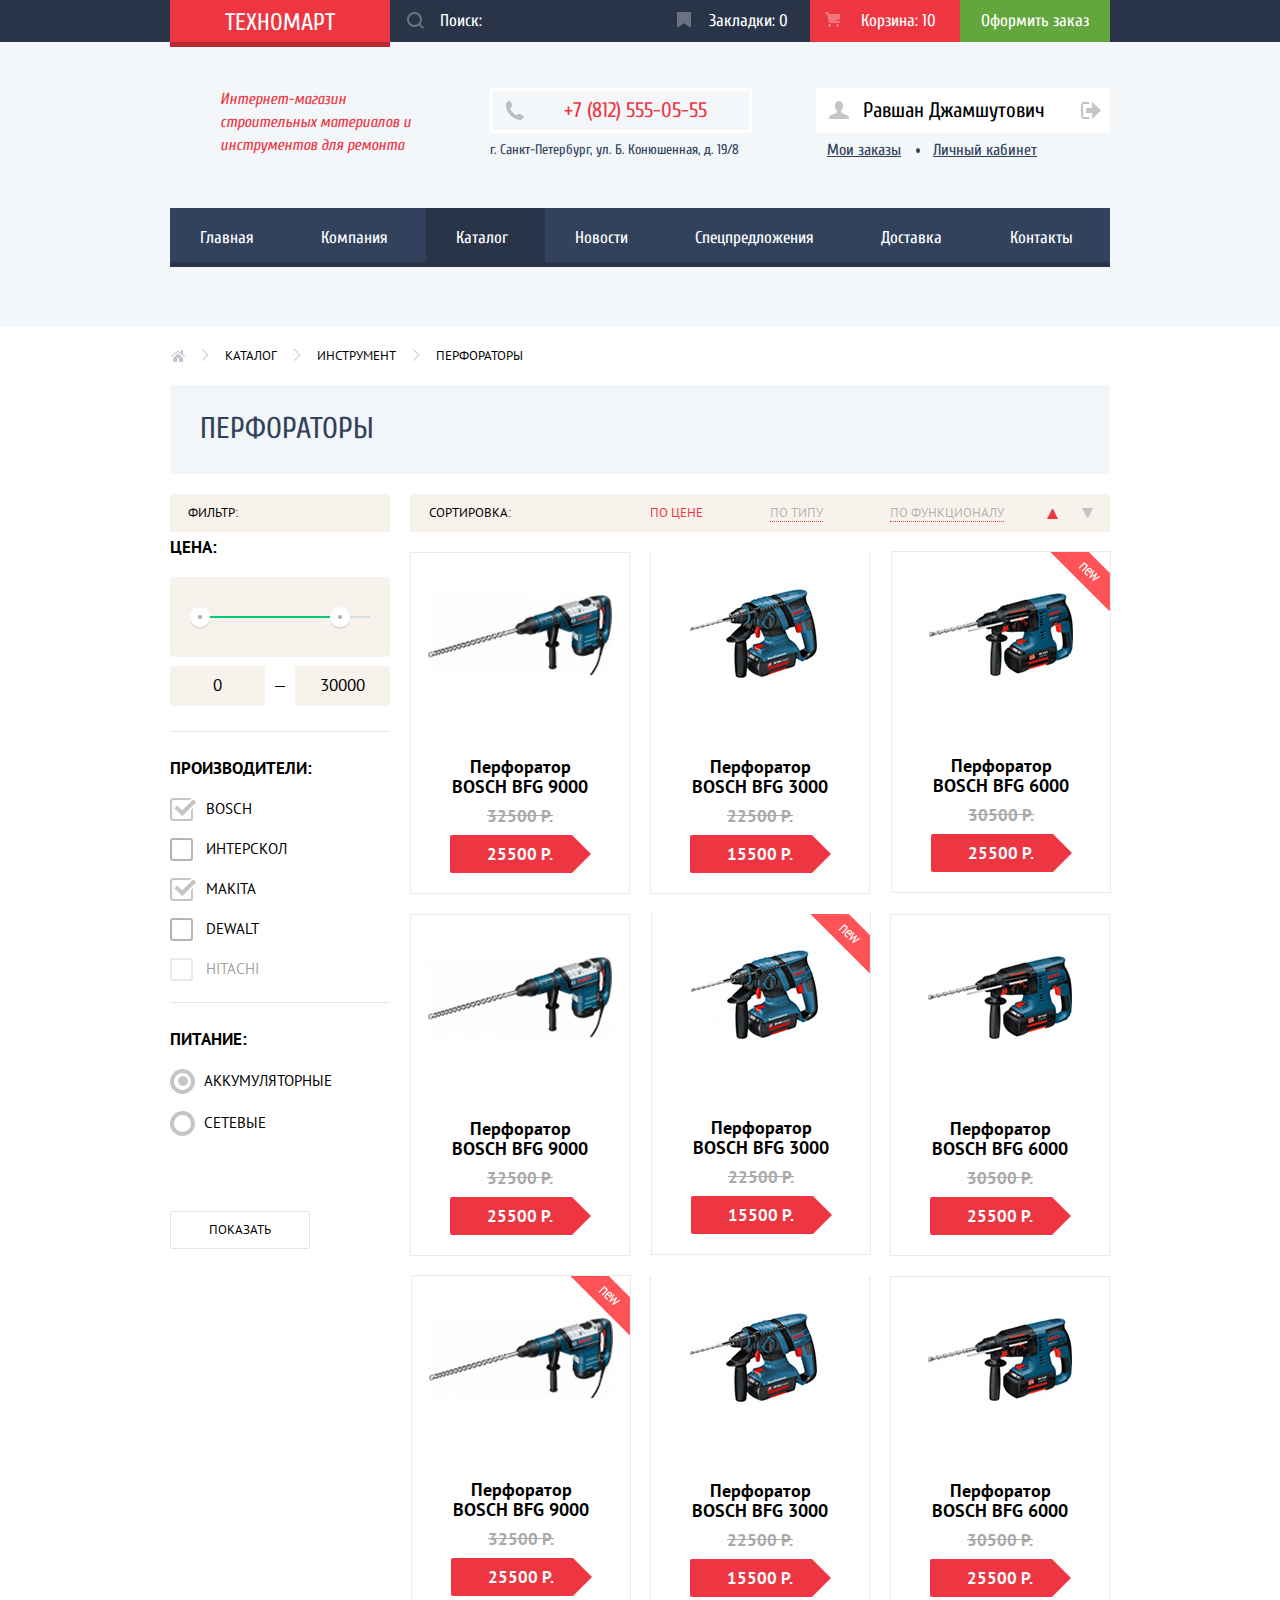
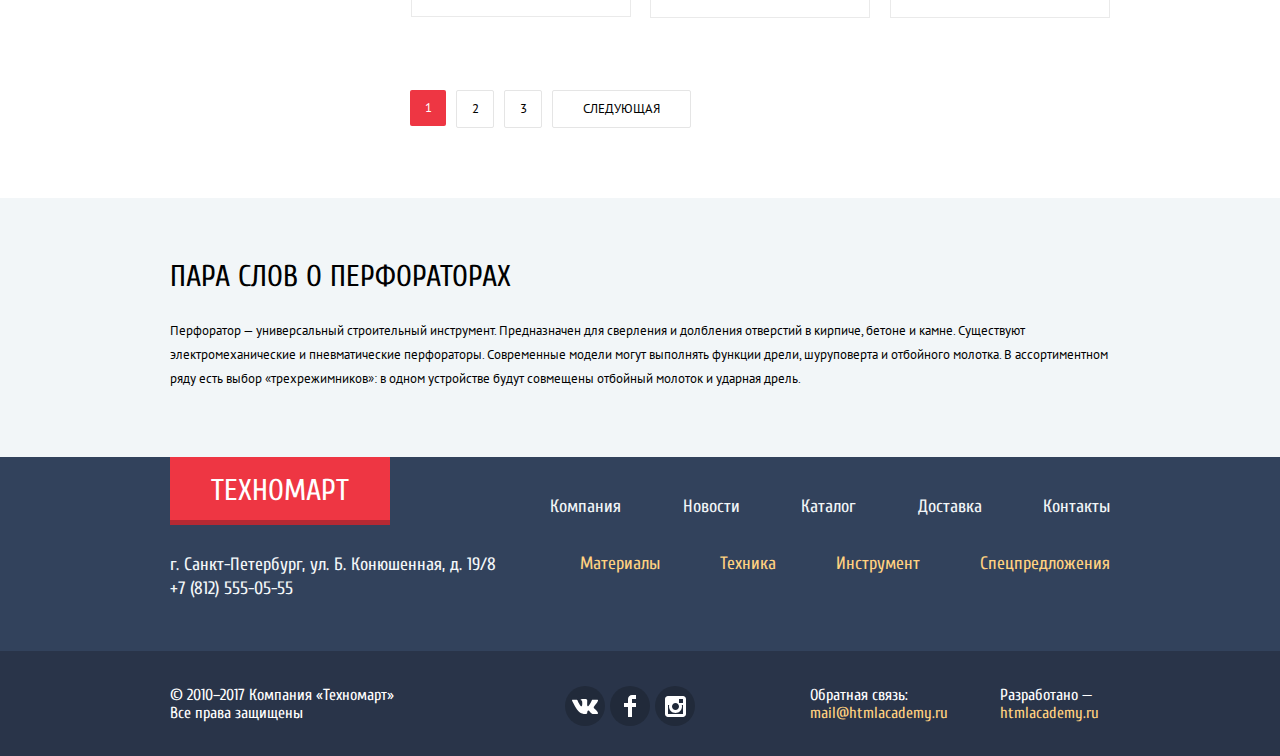
==== commit 97b5233d: "Style remaining content elements" ====
--- a/catalog.html
+++ b/catalog.html
@@ -38,8 +38,8 @@
 
       <div class="user-navigation">
         <ul class="login-menu">
-          <li><a class="profile-link" href="#">Равшан Джамшутович</a></li>
-          <li><a href="#">Выйти</a></li>
+          <li class="profile-link-item"><a class="profile-link" href="#">Равшан Джамшутович</a></li>
+          <li><a class="logout-link" href="#">Выйти</a></li>
         </ul>
         <ul class="account-menu">
           <li><a href="#">Мои заказы</a></li>
@@ -65,7 +65,7 @@
 <main>
   <div class="container">
     <ul class="breadcrumbs">
-      <li><a href="index.html">Главная</a></li>
+      <li class="breadcrumbs-home"><a href="index.html">Главная</a></li>
       <li><a href="catalog.html">Каталог</a></li>
       <li><a href="#">Инструмент</a></li>
       <li class="breadcrumbs-current">Перфораторы</li>
@@ -74,65 +74,94 @@
     <h1 class="page-title">Перфораторы</h1>
 
     <div class="catalog-columns">
-      <section class="filters">
-        <h2>Фильтр:</h2>
-        <form class="filters-form" method="get" action="https://echo.htmlacademy.ru">
-          <fieldset>
-            <legend>Цена:</legend>
-            <div class="filter-range-slider">
-              <span class="filter-range-slider-handle-min"></span>
-              <span class="filter-range-slider-handle-max"></span>
-              <div class="filter-range-slider-bar">
-                <div class="filter-range-slider-fill"></div>
+      <div class="catalog-col-1">
+        <section class="filters">
+          <h2>Фильтр:</h2>
+          <form class="filters-form" method="get" action="https://echo.htmlacademy.ru">
+            <fieldset>
+              <legend>Цена:</legend>
+              <div class="filter-range-slider">
+                <div class="filter-range-bar">
+                  <div class="filter-range-fill"></div>
+                  <span class="filter-range-handle filter-range-min"></span>
+                  <span class="filter-range-handle filter-range-max"></span>
+                </div>
               </div>
-            </div>
-            <label class="visually-hidden" for="filters-form-price-min">От</label>
-            <input class="filter-input-range" id="filters-form-price-min" name="price-min" type="text" value="0">
-            <label class="visually-hidden" for="filters-form-price-max">До</label>
-            <input class="filter-input-range" id="filters-form-price-max" name="price-max" type="text" value="30000">
-          </fieldset>
-          <fieldset>
-            <legend>Производители:</legend>
-            <ul>
-              <li class="filter-option">
-                <input class="filter-input filter-input-checkbox" id="filters-form-brand-bosch" name="brand" type="checkbox" value="bosch" checked>
-                <label for="filters-form-brand-bosch">Bosch</label>
-              </li>
-              <li class="filter-option">
-                <input class="filter-input filter-input-checkbox" id="filters-form-brand-interskol" name="brand" type="checkbox" value="interskol">
-                <label for="filters-form-brand-interskol">Интерскол</label>
-              </li>
-              <li class="filter-option">
-                <input class="filter-input filter-input-checkbox" id="filters-form-brand-makita" name="brand" type="checkbox" value="makita" checked>
-                <label for="filters-form-brand-makita">Makita</label>
-              </li>
-              <li class="filter-option">
-                <input class="filter-input filter-input-checkbox" id="filters-form-brand-dewalt" name="brand" type="checkbox" value="dewalt">
-                <label for="filters-form-brand-dewalt">Dewalt</label>
-              </li>
-              <li class="filter-option">
-                <input class="filter-input filter-input-checkbox" id="filters-form-brand-hitachi" name="brand" type="checkbox" value="hitachi">
-                <label for="filters-form-brand-hitachi">Hitachi</label>
-              </li>
-            </ul>
-          </fieldset>
-          <fieldset>
-            <legend>Питание:</legend>
-            <ul>
-              <li class="filter-option">
-                <input class="filter-input filter-input-radio" id="filters-form-power-supply-battery" name="power-supply" type="radio" value="battery" checked>
-                <label for="filters-form-power-supply-battery">Аккумуляторные</label>
-              </li>
-              <li class="filter-option">
-                <input class="filter-input filter-input-radio" id="filters-form-power-supply-circuit" name="power-supply" type="radio" value="circuit">
-                <label for="filters-form-power-supply-circuit">Сетевые</label>
-              </li>
-            </ul>
-          </fieldset>
-          <button class="filter-button" type="submit">Показать</button>
-        </form>
-      </section>
-      <div class="catalog-wrapper">
+              <div class="range-input-container">
+                <div class="range-input-min">
+                  <label class="visually-hidden" for="filters-form-price-min">От</label>
+                  <input class="range-input" id="filters-form-price-min" name="price-min" type="text" value="0">
+                </div>
+                <div class="range-input-max">
+                  <label class="visually-hidden" for="filters-form-price-max">До</label>
+                  <input class="range-input" id="filters-form-price-max" name="price-max" type="text" value="30000">
+                </div>
+              </div>
+            </fieldset>
+            <fieldset>
+              <legend>Производители:</legend>
+              <ul class="filter-list">
+                <li class="filter-option">
+                  <label class="filter-checkbox" for="filters-form-brand-bosch">
+                    <input class="filter-input filter-input-checkbox" id="filters-form-brand-bosch" name="brand" type="checkbox" value="bosch" checked>
+                    <span class="checkbox-indicator"></span>
+                    <span class="label-text">Bosch</span>
+                  </label>
+                </li>
+                <li class="filter-option">
+                  <label class="filter-checkbox" for="filters-form-brand-interskol">
+                    <input class="filter-input filter-input-checkbox" id="filters-form-brand-interskol" name="brand" type="checkbox" value="interskol">
+                    <span class="checkbox-indicator"></span>
+                    <span class="label-text">Интерскол</span>
+                  </label>
+                </li>
+                <li class="filter-option">
+                  <label class="filter-checkbox" for="filters-form-brand-makita">
+                    <input class="filter-input filter-input-checkbox" id="filters-form-brand-makita" name="brand" type="checkbox" value="makita" checked>
+                    <span class="checkbox-indicator"></span>
+                    <span class="label-text">Makita</span>
+                  </label>
+                </li>
+                <li class="filter-option">
+                  <label class="filter-checkbox" for="filters-form-brand-dewalt">
+                    <input class="filter-input filter-input-checkbox" id="filters-form-brand-dewalt" name="brand" type="checkbox" value="dewalt">
+                    <span class="checkbox-indicator"></span>
+                    <span class="label-text">Dewalt</span>
+                  </label>
+                </li>
+                <li class="filter-option">
+                  <label class="filter-checkbox" for="filters-form-brand-hitachi">
+                    <input class="filter-input filter-input-checkbox" id="filters-form-brand-hitachi" name="brand" type="checkbox" value="hitachi" disabled>
+                    <span class="checkbox-indicator"></span>
+                    <span class="label-text">Hitachi</span>
+                  </label>
+                </li>
+              </ul>
+            </fieldset>
+            <fieldset>
+              <legend>Питание:</legend>
+              <ul class="filter-list">
+                <li class="filter-option">
+                  <label class="filter-radio" for="filters-form-power-supply-battery">
+                    <input class="filter-input filter-input-radio" id="filters-form-power-supply-battery" name="power-supply" type="radio" value="battery" checked>
+                    <span class="radio-indicator"></span>
+                    <span class="label-text">Аккумуляторные</span>
+                  </label>
+                </li>
+                <li class="filter-option">
+                  <label class="filter-radio" for="filters-form-power-supply-circuit">
+                    <input class="filter-input filter-input-radio" id="filters-form-power-supply-circuit" name="power-supply" type="radio" value="circuit">
+                    <span class="radio-indicator"></span>
+                    <span class="label-text">Сетевые</span>
+                  </label>
+                </li>
+              </ul>
+            </fieldset>
+            <button class="filter-button" type="submit">Показать</button>
+          </form>
+        </section>
+      </div>
+      <div class="catalog-col-2">
         <section class="sort">
           <h2>Сортировка:</h2>
           <ul class="sort-type-list">
@@ -141,18 +170,18 @@
             <li><a href="#">по функционалу</a></li>
           </ul>
           <ul class="sort-direction-list">
-            <li><a class="sort-direction-active" href="#">по возрастанию</a></li>
-            <li><a href="#">по убыванию</a></li>
+            <li><a class="sort-direction-up sort-direction-active" href="#">по возрастанию</a></li>
+            <li><a class="sort-direction-down" href="#">по убыванию</a></li>
           </ul>
         </section>
         <section class="catalog">
           <h2 class="visually-hidden">Список товаров</h2>
           <ul class="catalog-list">
-            <li class="product-card">
+            <li class="product-card" tabindex="0">
               <p class="product-image">
                 <img src="img/product-1.jpg" width="184" height="81" alt="Перфоратор BOSCH BFG 9000">
               </p>
-              <h3>Перфоратор BOSCH BFG 9000</h3>
+              <h3 class="product-title">Перфоратор BOSCH BFG 9000</h3>
               <p class="product-price">
                 <del>32500 Р.</del>
                 <b>25500 Р.</b>
@@ -162,11 +191,11 @@
                 <button class="product-button product-button-bookmark" type="button">В закладки</button>
               </p>
             </li>
-            <li class="product-card">
+            <li class="product-card" tabindex="0">
               <p class="product-image">
                 <img src="img/product-2.jpg" width="218" height="170" alt="Перфоратор BOSCH BFG 3000">
               </p>
-              <h3>Перфоратор BOSCH BFG 3000</h3>
+              <h3 class="product-title">Перфоратор BOSCH BFG 3000</h3>
               <p class="product-price">
                 <del>22500 Р.</del>
                 <b>15500 Р.</b>
@@ -176,11 +205,11 @@
                 <button class="product-button product-button-bookmark" type="button">В закладки</button>
               </p>
             </li>
-            <li class="product-card label-new">
+            <li class="product-card label-new" tabindex="0">
               <p class="product-image">
                 <img src="img/product-3.jpg" width="144" height="83" alt="Перфоратор BOSCH BFG 6000">
               </p>
-              <h3>Перфоратор BOSCH BFG 6000</h3>
+              <h3 class="product-title">Перфоратор BOSCH BFG 6000</h3>
               <p class="product-price">
                 <del>30500 Р.</del>
                 <b>25500 Р.</b>
@@ -190,11 +219,11 @@
                 <button class="product-button product-button-bookmark" type="button">В закладки</button>
               </p>
             </li>
-            <li class="product-card">
+            <li class="product-card" tabindex="0">
               <p class="product-image">
                 <img src="img/product-1.jpg" width="184" height="81" alt="Перфоратор BOSCH BFG 9000">
               </p>
-              <h3>Перфоратор BOSCH BFG 9000</h3>
+              <h3 class="product-title">Перфоратор BOSCH BFG 9000</h3>
               <p class="product-price">
                 <del>32500 Р.</del>
                 <b>25500 Р.</b>
@@ -204,11 +233,11 @@
                 <button class="product-button product-button-bookmark" type="button">В закладки</button>
               </p>
             </li>
-            <li class="product-card label-new">
+            <li class="product-card label-new" tabindex="0">
               <p class="product-image">
                 <img src="img/product-2.jpg" width="218" height="170" alt="Перфоратор BOSCH BFG 3000">
               </p>
-              <h3>Перфоратор BOSCH BFG 3000</h3>
+              <h3 class="product-title">Перфоратор BOSCH BFG 3000</h3>
               <p class="product-price">
                 <del>22500 Р.</del>
                 <b>15500 Р.</b>
@@ -218,11 +247,11 @@
                 <button class="product-button product-button-bookmark" type="button">В закладки</button>
               </p>
             </li>
-            <li class="product-card">
+            <li class="product-card" tabindex="0">
               <p class="product-image">
                 <img src="img/product-3.jpg" width="144" height="83" alt="Перфоратор BOSCH BFG 6000">
               </p>
-              <h3>Перфоратор BOSCH BFG 6000</h3>
+              <h3 class="product-title">Перфоратор BOSCH BFG 6000</h3>
               <p class="product-price">
                 <del>30500 Р.</del>
                 <b>25500 Р.</b>
@@ -232,11 +261,11 @@
                 <button class="product-button product-button-bookmark" type="button">В закладки</button>
               </p>
             </li>
-            <li class="product-card label-new">
+            <li class="product-card label-new" tabindex="0">
               <p class="product-image">
                 <img src="img/product-1.jpg" width="184" height="81" alt="Перфоратор BOSCH BFG 9000">
               </p>
-              <h3>Перфоратор BOSCH BFG 9000</h3>
+              <h3 class="product-title">Перфоратор BOSCH BFG 9000</h3>
               <p class="product-price">
                 <del>32500 Р.</del>
                 <b>25500 Р.</b>
@@ -246,11 +275,11 @@
                 <button class="product-button product-button-bookmark" type="button">В закладки</button>
               </p>
             </li>
-            <li class="product-card">
+            <li class="product-card" tabindex="0">
               <p class="product-image">
                 <img src="img/product-2.jpg" width="218" height="170" alt="Перфоратор BOSCH BFG 3000">
               </p>
-              <h3>Перфоратор BOSCH BFG 3000</h3>
+              <h3 class="product-title">Перфоратор BOSCH BFG 3000</h3>
               <p class="product-price">
                 <del>22500 Р.</del>
                 <b>15500 Р.</b>
@@ -260,11 +289,11 @@
                 <button class="product-button product-button-bookmark" type="button">В закладки</button>
               </p>
             </li>
-            <li class="product-card">
+            <li class="product-card" tabindex="0">
               <p class="product-image">
                 <img src="img/product-3.jpg" width="144" height="83" alt="Перфоратор BOSCH BFG 6000">
               </p>
-              <h3>Перфоратор BOSCH BFG 6000</h3>
+              <h3 class="product-title">Перфоратор BOSCH BFG 6000</h3>
               <p class="product-price">
                 <del>30500 Р.</del>
                 <b>25500 Р.</b>
@@ -279,7 +308,7 @@
             <li class="pagination-item pagination-item-current"><a>1</a></li>
             <li class="pagination-item"><a href="#">2</a></li>
             <li class="pagination-item"><a href="#">3</a></li>
-            <li class="pagination-item"><a href="#">следующая</a></li>
+            <li class="pagination-item pagination-next"><a href="#">следующая</a></li>
           </ul>
         </section>
       </div>
@@ -333,9 +362,9 @@
         Все права защищены
       </p>
       <ul class="footer-social">
-        <li><a class="social-button" href="#">Вконтакте</a></li>
-        <li><a class="social-button" href="#">Facebook</a></li>
-        <li><a class="social-button" href="#">Instagram</a></li>
+        <li><a class="social-button social-vk" href="#">Вконтакте</a></li>
+        <li><a class="social-button social-fb" href="#">Facebook</a></li>
+        <li><a class="social-button social-insta" href="#">Instagram</a></li>
       </ul>
       <p class="footer-feedback">
         Обратная связь:<br>
@@ -351,13 +380,19 @@
 
 <section class="modal modal-cart-add">
   <div class="modal-content">
-    <h2>Товар добавлен в корзину!</h2>
-    <div class="modal-footer">
-      <a class="order-button button">Оформить заказ</a>
-      <button class="continue-shop-button button" type="button">Продолжить покупки</button>
-    </div>
-    <button class="modal-close" type="button">Закрыть</button>
-  </div>
+    <h2 class="title">Товар добавлен в корзину!</h2>
+  </div>
+  <div class="modal-footer">
+    <div class="modal-columns">
+      <div class="modal-col-1">
+        <a class="button button-full">Оформить заказ</a>
+      </div>
+      <div class="modal-col-2">
+        <button class="button button-full button-light" type="button">Продолжить покупки</button>
+      </div>
+    </div>
+  </div>
+  <button class="modal-close" type="button">Закрыть</button>
 </section>
 
 </body>
--- a/style.css
+++ b/style.css
@@ -1,6 +1,6 @@
 /* Common */
 *, *::before, *::after {
-  box-sizing: inherit;
+  /* box-sizing: inherit; */
 }
 
 html {
@@ -35,19 +35,17 @@
 }
 
 .visually-hidden {
-  position: absolute;
-
-  width: 1px;
-  height: 1px;
-  margin: -1px;
-  padding: 0;
-  border: 0;
-
-  white-space: nowrap;
-
+  position: absolute !important;
+
+  width: 1px !important;
+  height: 1px !important;
+  margin: -1px !important;
+  padding: 0 !important;
+  border: 0 !important;
+
+  clip: rect(0 0 0 0);
   clip-path: inset(100%);
-  clip: rect(0 0 0 0);
-  overflow: hidden;
+  overflow: hidden !important;
 }
 
 .button {
@@ -65,6 +63,8 @@
   background-color: #ee3643;
   border: none;
   border-radius: 2px;
+
+  cursor: pointer;
 }
 
 .button:hover,
@@ -80,8 +80,24 @@
   border-radius: 5px/2px;
 }
 
-.continue-shop-button {
+.button-full {
+  box-sizing: border-box;
+  width: 100%;
+}
+
+.button-light {
   color: #000000;
+  background-color: #ffffff;
+}
+
+.button-light:hover,
+.button-light:focus {
+  color: #ee3643;
+  background-color: #ffffff;
+}
+
+.button-light:active {
+  color: rgba(0, 0, 0, 0.3);
   background-color: #ffffff;
 }
 
@@ -426,50 +442,123 @@
   color: rgba(0, 0, 0, 0.3);
 }
 
+.login-menu .login-link {
+  position: relative;
+
+  padding-left: 47px;
+}
+
+.login-menu .login-link::before {
+  content: "";
+
+  position: absolute;
+  top: 14px;
+  left: 14px;
+
+  width: 20px;
+  height: 17px;
+
+  background-image: url("img/icon-login-sprite.png");
+  background-repeat: no-repeat;
+  background-position: -20px 0%;
+}
+
+.login-menu .login-link:hover::before,
+.login-menu .login-link:focus::before {
+  background-position: 0% 0%;
+}
+
+.login-menu .login-link:active::before {
+  background-position: -20px 0%;
+}
+
+.login-menu .profile-link-item {
+  margin-right: 0;
+}
+
+.login-menu .profile-link {
+  position: relative;
+  padding-left: 47px;
+}
+
+.login-menu .profile-link::before {
+  content: "";
+
+  position: absolute;
+  left: 13px;
+  top: 13px;
+
+  width: 20px;
+  height: 18px;
+
+  background-image: url("img/icon-user.png");
+  background-repeat: no-repeat;
+  background-position: -20px 0;
+}
+
 .login-menu .profile-link:hover,
 .login-menu .profile-link:focus {
   color: #000000;
 }
 
-.login-menu .login-link {
+.login-menu .profile-link:hover::before,
+.login-menu .profile-link:focus::before {
+  background-position: 0 0;
+}
+
+.login-menu .profile-link:active::before {
+  background-position: -20px 0;
+}
+
+.login-menu .logout-link {
   position: relative;
 
-  padding-left: 47px;
-}
-
-.login-menu .login-link::before {
+  width: 40px;
+  padding-left: 0;
+  padding-right: 0;
+  overflow: hidden;
+
+  text-indent: -1000px;
+}
+
+.login-menu .logout-link::before {
   content: "";
 
   position: absolute;
+  left: 10px;
   top: 14px;
-  left: 14px;
-
-  width: 20px;
+
+  width: 21px;
   height: 17px;
 
-  background-image: url("img/icon-login-sprite.png");
+  background-image: url("img/icon-logout.png");
   background-repeat: no-repeat;
-  background-position: -20px 0%;
-}
-
-.login-menu .login-link:hover::before,
-.login-menu .login-link:focus::before {
-  background-position: 0% 0%;
-}
-
-.login-menu .login-link:active::before {
-  background-position: -20px 0%;
+  background-position: -21px 0;
+}
+
+.login-menu .logout-link:hover::before,
+.login-menu .logout-link:focus::before {
+  background-position: 0 0;
+}
+
+.login-menu .logout-link:active::before {
+  background-position: -21px 0;
 }
 
 .account-menu {
-  padding: 0;
-  margin: 0;
-
-  list-style: none;
+  display: flex;
+
+  padding: 0;
+  margin: 0;
+  margin-top: 8px;
+  margin-left: 17px;
+
   font-size: 16px;
   line-height: 18px;
   text-decoration: underline;
   color: #32425c;
+
+  list-style: none;
 }
 
 .account-menu a {
@@ -483,6 +572,35 @@
 
 .account-menu a:active {
   color: rgba(50, 66, 92, 0.3);
+}
+
+.account-menu > li {
+  position: relative;
+
+  margin-right: 32px;
+}
+
+.account-menu > li:last-child {
+  margin-right: 0;
+}
+
+.account-menu > li::before {
+  content: "";
+
+  position: absolute;
+  right: -19px;
+  top: 50%;
+  margin-top: -2px;
+
+  width: 4px;
+  height: 5px;
+
+  background-color: #32425c;
+  border-radius: 50%;
+}
+
+.account-menu > li:last-child::before {
+  content: none;
 }
 
 .main-navigation {
@@ -686,12 +804,11 @@
 }
 
 .promo-slider-item {
-  position: absolute;
-  z-index: 0;
+  display: none;
 }
 
 .promo-slider-item-active {
-  z-index: 1;
+  display: block;
 }
 
 .slide-header {
@@ -853,17 +970,6 @@
   margin: 25px 24px 25px 0;
 }
 
-.catalog-columns {
-  display: flex;
-  justify-content: space-between;
-  align-items: flex-start;
-  padding-bottom: 60px;
-}
-
-.catalog-wrapper {
-  width: 700px;
-}
-
 .popular-products {
   margin-bottom: 21px;
 }
@@ -902,7 +1008,6 @@
   box-shadow: 0 10px 25px rgba(41, 52, 73, 0.5);
   border-color: transparent;
 }
-
 
 .product-card.label-new {
   top: -1px;
@@ -1010,11 +1115,13 @@
   visibility: hidden;
 }
 
-.product-card:hover .product-image {
+.product-card:hover .product-image,
+.product-card:focus .product-image {
   visibility: hidden;
 }
 
-.product-card:hover .product-actions {
+.product-card:hover .product-actions,
+.product-card:focus .product-actions {
   visibility: visible;
 }
 
@@ -1318,62 +1425,359 @@
 }
 
 .breadcrumbs {
+  display: flex;
+
   padding: 0;
   margin: 0;
   margin-bottom: 19px;
 
-  list-style: none;
   font-size: 13px;
   line-height: 18px;
   text-transform: uppercase;
   color: #000000;
+
+  list-style: none;
+}
+
+.breadcrumbs > li {
+  position: relative;
+  margin-right: 40px;
+}
+
+.breadcrumbs > li:last-child {
+  margin-right: 0;
+}
+
+.breadcrumbs > li::before {
+  content: "";
+
+  position: absolute;
+  right: -24px;
+  top: 2px;
+
+  width: 8px;
+  height: 12px;
+
+  background-image: url("img/icon-right-small.svg");
+  background-repeat: no-repeat;
+  background-position: 0 0;
+}
+
+.breadcrumbs > li:last-child::before {
+  content: none;
 }
 
 .breadcrumbs a {
   color: inherit;
 }
 
+.breadcrumbs .breadcrumbs-home  {
+  margin-right: 30px;
+}
+
+.breadcrumbs .breadcrumbs-home::before {
+  right: -14px;
+}
+
+.breadcrumbs-home a {
+  position: relative;
+
+  display: block;
+  width: 25px;
+  overflow: hidden;
+
+  text-indent: -1000px;
+}
+
+.breadcrumbs-home a::before {
+  content: "";
+
+  position: absolute;
+  left: 0;
+  top: 3px;
+
+  width: 15px;
+  height: 12px;
+
+  background-image: url("img/icon-home.svg");
+  background-repeat: no-repeat;
+  background-position: 0 0;
+}
+
+.catalog-columns {
+  display: flex;
+  justify-content: space-between;
+  align-items: flex-start;
+  padding-bottom: 60px;
+}
+
+.catalog-col-1 {
+  width: 220px;
+}
+
+.catalog-col-2 {
+  width: 700px;
+}
+
 .filters {
-  width: 220px;
-
   text-transform: uppercase;
 }
 
 .filters h2 {
+  padding: 10px 18px;
+  margin: 0;
+
   font-weight: 400;
   font-size: 13px;
   line-height: 18px;
 
   background-color: #f7f3ec;
+  border-radius: 2px;
 }
 
 .filters legend {
+  padding: 0;
+  margin: 0;
+  margin-bottom: 15px;
+
   font-weight: 700;
   font-size: 17px;
   line-height: 30px;
+
+  border: none;
 }
 
 .filters fieldset {
+  padding: 0;
+  padding-bottom: 21px;
+  margin: 0;
+  margin-bottom: 21px;
+
   border: none;
-}
-
-.filters ul {
-  list-style: none;
+  border-bottom: 1px solid #e5e5e5;
+}
+
+.filters fieldset:last-of-type {
+  padding-bottom: 0;
+  margin-bottom: 0;
+  border-bottom: none;
 }
 
 .filter-range-slider {
+  width: 220px;
+  padding: 39px 0;
+  margin-bottom: 9px;
+
   background-color: #f7f3ec;
-}
-
-.filter-input-range {
+  border-radius: 4px;
+}
+
+.filter-range-bar {
+  position: relative;
+
+  width: 180px;
+  height: 2px;
+  margin: 0 auto;
+
+  background-color: #d7dcde;
+}
+
+.filter-range-fill {
+  position: absolute;
+  width: 152px;
+  height: 2px;
+
+  background-color: #00ca74;
+}
+
+.filter-range-handle {
+  position: absolute;
+  top: -9px;
+  left: 0;
+
+  width: 20px;
+  height: 23px;
+
+  background-image: url("img/filter-button.svg");
+  background-repeat: no-repeat;
+  background-position: 0 0;
+}
+
+.filter-range-max {
+  left: 140px;
+}
+
+.range-input-container {
+  display: flex;
+  justify-content: space-between;
+  margin-bottom: 4px;
+
   font-size: 17px;
   line-height: 18px;
+}
+
+.range-input-container::before {
+  content: "—";
+
+  order: 1;
+
+  padding: 10px 0;
+}
+
+.range-input-min,
+.range-input-max {
+  width: 95px;
+}
+
+.range-input-max {
+  order: 2;
+}
+
+.range-input {
+  box-sizing: border-box;
+  width: 100%;
+  padding: 10px;
+
   text-align: center;
 
   background-color: #f7f3ec;
   border: none;
-}
-
+  border-radius: 2px;
+}
+
+.filters .filter-list {
+  padding: 0;
+  margin: 0;
+
+  list-style: none;
+}
+
+.filter-option {
+  margin-bottom: 17px;
+}
+
+.filter-option:last-of-type {
+  margin-bottom: 0;
+}
+
+.filter-checkbox,
+.filter-radio {
+  display: flex;
+  align-items: center;
+
+  color: #000000;
+
+  cursor: pointer;
+}
+
+.filter-checkbox .filter-input-checkbox,
+.filter-radio .filter-input-radio {
+  position: absolute;
+  left: -10000px;
+
+  width: 1px;
+  height: 1px;
+  padding: 0;
+  margin: -1px;
+  overflow: hidden;
+
+  clip: rect(0 0 0 0);
+  clip-path: inset(100%);
+  border: none;
+}
+
+.checkbox-indicator,
+.radio-indicator {
+  flex-shrink: 0;
+}
+
+.checkbox-indicator {
+  width: 27px;
+  height: 23px;
+  margin-right: 9px;
+
+  background-image: url("img/checkbox-sprite.png");
+  background-repeat: no-repeat;
+  background-position: 0 -23px;
+}
+
+.filter-input-checkbox:hover + .checkbox-indicator,
+.filter-input-checkbox:focus + .checkbox-indicator {
+  background-position: -27px -23px;
+}
+
+.filter-input-checkbox:disabled + .checkbox-indicator {
+  background-position: -54px -23px;
+}
+
+.filter-input-checkbox:disabled ~ .label-text,
+.filter-input-radio:disabled ~ .label-text {
+  color: rgba(0, 0, 0, 0.4);
+}
+
+.filter-input-checkbox:disabled ~ * {
+  cursor: default;
+}
+
+.filter-input-checkbox:checked + .checkbox-indicator {
+  background-position: 0 0;
+}
+
+.filter-input-checkbox:checked:hover + .checkbox-indicator {
+  background-position: -27px 0;
+}
+
+.filter-input-checkbox:checked:disabled + .checkbox-indicator {
+  background-position: -54px 0;
+}
+
+.radio-indicator {
+  position: relative;
+
+  box-sizing: border-box;
+  width: 25px;
+  height: 25px;
+  margin-right: 9px;
+
+  border: 4px solid #c5c5c5;
+  border-radius: 50%;
+}
+
+.filter-input-radio:hover .radio-indicator,
+.filter-input-radio:focus .radio-indicator {
+  border-color: #b5b5b5;
+}
+
+.filter-input-radio:disabled .radio-indicator {
+  border-color: #b5b5b5;
+  opacity: 0.3;
+}
+
+.filter-input-radio:checked + .radio-indicator::before {
+  content: "";
+
+  position: absolute;
+  left: 50%;
+  top: 50%;
+
+  width: 10px;
+  height: 10px;
+  margin-left: -5px;
+  margin-top: -5px;
+
+  background-color: #c5c5c5;
+  border-radius: 50%;
+}
+
+.filter-input-radio:checked:hover + .radio-indicator::before,
+.filter-input-radio:checked:focus + .radio-indicator::before {
+  background-color: #b5b5b5;
+}
+
+.filter-input-radio:checked:disabled + .radio-indicator::before {
+  background-color: #b5b5b5;
+  opacity: 0.3;
+}
 .filters label {
   font-size: 15px;
   line-height: 20px;
@@ -1383,12 +1787,24 @@
   opacity: 0.4;
 }
 
+.filter-input-radio {
+  /* color: #c5c5c5; */
+  border-width: 4px;
+  border-color: #c5c5c5;
+}
+
 .filter-button {
+  box-sizing: border-box;
+  display: block;
+  min-width: 140px;
+  padding: 9px;
+  margin: 0;
+  margin-top: 75px;
+
   font-size: 13px;
   line-height: 18px;
   text-transform: uppercase;
   text-align: center;
-  vertical-align: middle;
   background-color: #ffffff;
 
   border: 1px solid #e5e5e5;
@@ -1406,6 +1822,10 @@
 }
 
 .sort {
+  display: flex;
+  padding: 10px 0;
+  margin-bottom: 20px;
+
   font-size: 13px;
   line-height: 18px;
   text-transform: uppercase;
@@ -1415,11 +1835,38 @@
 }
 
 .sort h2 {
-  font-weight: 400;
-}
-
-.sort-type-list,
+  box-sizing: border-box;
+  width: 240px;
+  padding: 0 19px;
+  margin: 0;
+  /* font-weight: 400;
+  font-size: 13px;
+  line-height: 18px; */
+  font: inherit;
+}
+
+.sort-type-list {
+  box-sizing: border-box;
+  display: flex;
+  flex-wrap: wrap;
+  justify-content: space-between;
+  width: 380px;
+  padding: 0;
+  padding-right: 26px;
+  margin: 0;
+
+  list-style: none;
+}
+
 .sort-direction-list {
+  box-sizing: border-box;
+  display: flex;
+  align-items: center;
+  justify-content: space-between;
+  width: 80px;
+  padding: 0 17px;
+  margin: 0;
+
   list-style: none;
 }
 
@@ -1441,17 +1888,76 @@
   border: none;
 }
 
+.sort-direction-list a {
+  position: relative;
+
+  display: block;
+  width: 1px;
+  height: 1px;
+  padding: 0;
+  margin: 0;
+  overflow: hidden;
+
+  color: transparent;
+  text-indent: -1000px;
+
+  border-left: 5px solid transparent;
+  border-right: 5px solid transparent;
+}
+
+.sort-direction-list .sort-direction-up {
+  border-bottom: 10px solid #c5c5c5;
+  border-top: none;
+}
+
+.sort-direction-list .sort-direction-up:hover {
+  border-bottom-color: #231f20;
+}
+
+.sort-direction-list .sort-direction-up.sort-direction-active {
+  border-bottom-color: #ee3643;
+}
+
+.sort-direction-list .sort-direction-down {
+  border-top: 10px solid #c5c5c5;
+  border-bottom: none;
+}
+
+.sort-direction-list .sort-direction-down:hover {
+  border-top-color: #231f20;
+}
+
+.sort-direction-list .sort-direction-down.sort-direction-active {
+  border-top-color: #ee3643;
+}
+
 .pagination-list {
-  padding: 0;
-  margin: 0;
-
-  list-style: none;
+  display: flex;
+  flex-wrap: wrap;
+  padding: 0;
+  margin: 0;
+
   font-size: 13px;
   line-height: 18px;
   text-transform: uppercase;
+
+  list-style: none;
+}
+
+.pagination-item {
+  margin-right: 10px;
+  margin-bottom: 10px;
+}
+
+.pagination-item:last-of-type {
+  margin-right: 0;
+  margin-bottom: 0;
 }
 
 .pagination-item a {
+  display: block;
+  padding: 9px 14px 9px 15px;
+
   text-align: center;
   color: #000000;
 
@@ -1469,7 +1975,15 @@
   border-color: #ee3643;
 }
 
-.pagination-item-current a {
+.pagination-next a {
+  padding-left: 30px;
+  padding-right: 30px;
+}
+
+.pagination-item-current a,
+.pagination-item-current a:hover,
+.pagination-item-current a:focus,
+.pagination-item-current a:active {
   color: #ffffff;
   background-color: #ee3643;
   border: none;
@@ -1686,16 +2200,95 @@
   margin: 0;
 }
 
+.modal {
+  position: fixed;
+  left: 50%;
+  top: 50%;
+
+  box-sizing: border-box;
+  display: none;
+  width: 620px;
+  max-height: 100%;
+  margin-left: -310px;
+  transform: translateY(-50%);
+
+  background-color: #ffffff;
+  box-shadow: 0px 20px 40px rgba(0, 0, 0, 0.75);
+  border-top: 7px solid #ff5257;
+}
+
 .modal-content {
-  box-shadow: 0px 20px 40px 0px rgba(0, 0, 0, 0.75);
-  border-top: 7px solid #ff5257;
+  padding: 47px 80px 0;
 }
 
 .modal-footer {
+  padding: 37px 80px;
+
   background-color: #f4f4f4;
 }
 
+.modal-close {
+  position: absolute;
+  top: 6px;
+  right: 6px;
+
+  width: 27px;
+  height: 27px;
+  padding: 0;
+  margin: 0;
+  overflow: hidden;
+
+  color: transparent;
+
+  background-color: transparent;
+  border: none;
+
+  cursor: pointer;
+}
+
+.modal-close::before,
+.modal-close::after {
+  content: "";
+
+  position: absolute;
+  left: 0;
+  top: 11px;
+
+  width: 27px;
+  height: 5px;
+
+  background-color: #ee3643;
+}
+
+.modal-close::before {
+  transform: rotate(45deg);
+}
+
+.modal-close::after {
+  transform: rotate(-45deg);
+}
+
+.modal .form-item {
+  padding: 0;
+  margin: 0;
+  margin-bottom: 20px;
+}
+
+.modal-columns {
+  display: flex;
+  justify-content: space-between;
+  align-items: flex-start;
+}
+
+.modal-col-1,
+.modal-col-2 {
+  width: 220px;
+}
+
 .modal label {
+  display: block;
+  margin-bottom: 8px;
+
   font-family: "Cuprum", Arial, sans-serif;
   font-weight: 400;
   font-size: 18px;
@@ -1704,30 +2297,76 @@
 }
 
 .modal .form-input {
+  box-sizing: border-box;
+  width: 220px;
+  padding: 8px 12px;
+
   font-family: "PT Sans", Arial, sans-serif;
   font-size: 13px;
   line-height: 18px;
 
-  border: 2px solid #dee3e4;
-  border-radius: 2px;
+  background-color: #ffffff;
+  border: 2px solid #d7dcde;
+  border-radius: 3px;
+}
+
+.modal .form-input::placeholder {
+  color: #999999;
+}
+
+.modal .form-input:hover {
+  border-color: #b5b5b5;
+}
+
+.modal .form-input:focus {
+  border-color: #ee3643;
+  outline: none;
 }
 
 .modal .form-textarea {
+  width: 100%;
+  min-height: 114px;
+
   resize: none;
 }
 
-.modal .form-input:-ms-input-placeholder {
-  color: #a9a9a9;
-}
-
-.modal .form-input::-webkit-input-placeholder {
-  color: #a9a9a9;
-}
-
-.modal .form-input::placeholder {
-  color: #a9a9a9;
-}
-
 .modal-map {
+  width: 940px;
+  margin-left: -470px;
+
+  border-top: none;
   box-shadow: 0px 0px 14px 2px rgba(47, 42, 43, 0.5);
 }
+
+.modal-map p {
+  margin: 0;
+}
+
+.modal-map img {
+  display: block;
+}
+
+.modal-cart-add .title {
+  display: flex;
+  align-items: center;
+
+  text-transform: none;
+}
+
+.modal-cart-add .title::before {
+  content: "";
+
+  display: block;
+  flex-shrink: 0;
+  width: 66px;
+  height: 66px;
+  margin-right: 32px;
+
+  background-image: url("img/form-1.svg");
+  background-repeat: no-repeat;
+  background-position: 0 0;
+}
+
+.modal-card-add .modal-content {
+  padding-bottom: 49px;
+}
